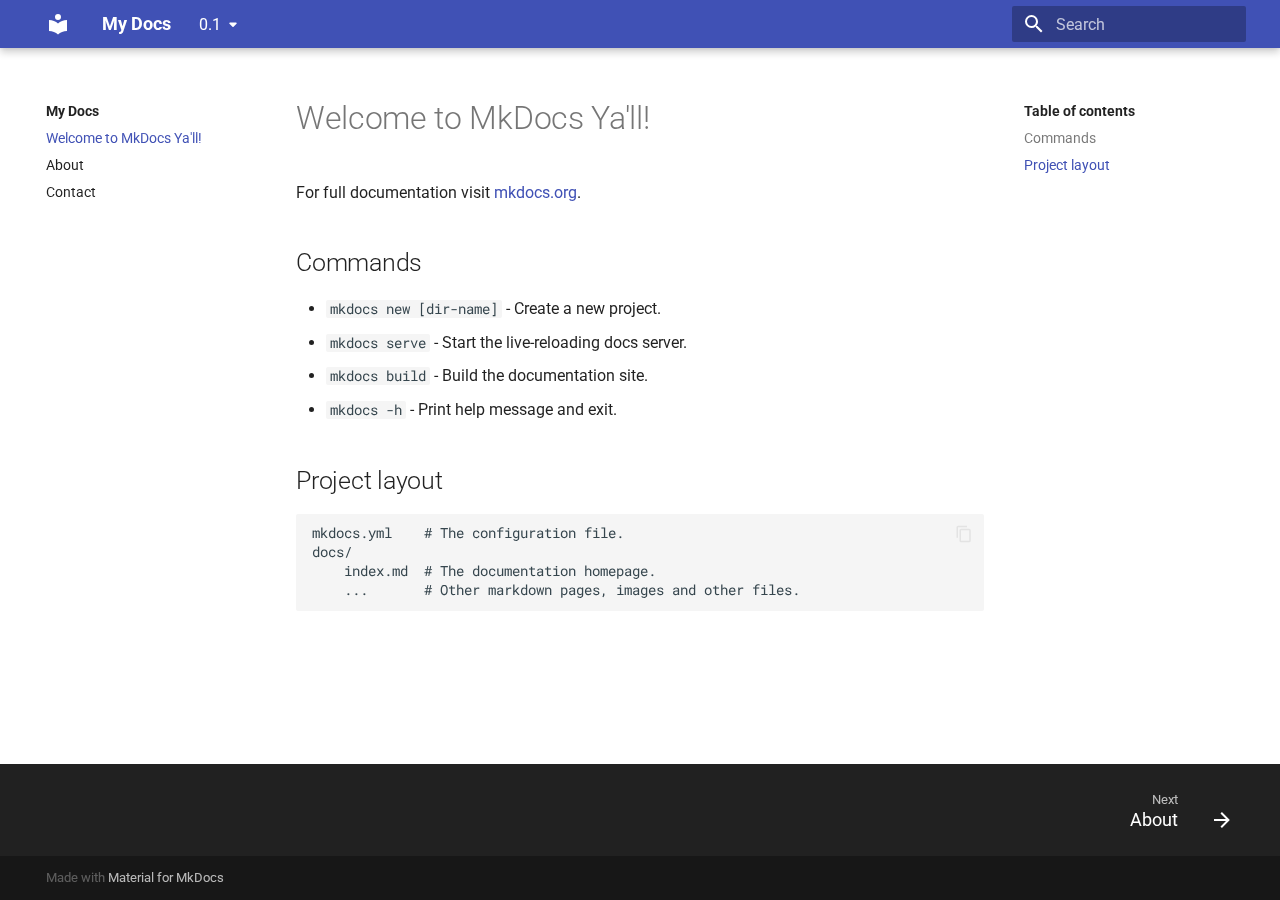
==== 0.1/index.html @ 1d3d7e28 "Deployed 21048a1 to 0.1 with MkDocs 1.4.0 and mike 1.1.2" ====
<!doctype html>
<html lang="en" class="no-js">
  <head>
    
      <meta charset="utf-8">
      <meta name="viewport" content="width=device-width,initial-scale=1">
      
      
      
      <link rel="icon" href="assets/images/favicon.png">
      <meta name="generator" content="mkdocs-1.4.0, mkdocs-material-8.5.6">
    
    
      
        <title>My Docs</title>
      
    
    
      <link rel="stylesheet" href="assets/stylesheets/main.20d9efc8.min.css">
      
        
        <link rel="stylesheet" href="assets/stylesheets/palette.cbb835fc.min.css">
        
      
      

    
    
    
      
        
        
        <link rel="preconnect" href="https://fonts.gstatic.com" crossorigin>
        <link rel="stylesheet" href="https://fonts.googleapis.com/css?family=Roboto:300,300i,400,400i,700,700i%7CRoboto+Mono:400,400i,700,700i&display=fallback">
        <style>:root{--md-text-font:"Roboto";--md-code-font:"Roboto Mono"}</style>
      
    
    
    <script>__md_scope=new URL(".",location),__md_hash=e=>[...e].reduce((e,_)=>(e<<5)-e+_.charCodeAt(0),0),__md_get=(e,_=localStorage,t=__md_scope)=>JSON.parse(_.getItem(t.pathname+"."+e)),__md_set=(e,_,t=localStorage,a=__md_scope)=>{try{t.setItem(a.pathname+"."+e,JSON.stringify(_))}catch(e){}}</script>
    
      

    
    
    
  </head>
  
  
    
    
    
    
    
    <body dir="ltr" data-md-color-scheme="" data-md-color-primary="none" data-md-color-accent="none">
  
    
    
    <input class="md-toggle" data-md-toggle="drawer" type="checkbox" id="__drawer" autocomplete="off">
    <input class="md-toggle" data-md-toggle="search" type="checkbox" id="__search" autocomplete="off">
    <label class="md-overlay" for="__drawer"></label>
    <div data-md-component="skip">
      
        
        <a href="#welcome-to-mkdocs-yall" class="md-skip">
          Skip to content
        </a>
      
    </div>
    <div data-md-component="announce">
      
    </div>
    
      <div data-md-component="outdated" hidden>
        
      </div>
    
    
      

<header class="md-header" data-md-component="header">
  <nav class="md-header__inner md-grid" aria-label="Header">
    <a href="." title="My Docs" class="md-header__button md-logo" aria-label="My Docs" data-md-component="logo">
      
  
  <svg xmlns="http://www.w3.org/2000/svg" viewBox="0 0 24 24"><path d="M12 8a3 3 0 0 0 3-3 3 3 0 0 0-3-3 3 3 0 0 0-3 3 3 3 0 0 0 3 3m0 3.54C9.64 9.35 6.5 8 3 8v11c3.5 0 6.64 1.35 9 3.54 2.36-2.19 5.5-3.54 9-3.54V8c-3.5 0-6.64 1.35-9 3.54Z"/></svg>

    </a>
    <label class="md-header__button md-icon" for="__drawer">
      <svg xmlns="http://www.w3.org/2000/svg" viewBox="0 0 24 24"><path d="M3 6h18v2H3V6m0 5h18v2H3v-2m0 5h18v2H3v-2Z"/></svg>
    </label>
    <div class="md-header__title" data-md-component="header-title">
      <div class="md-header__ellipsis">
        <div class="md-header__topic">
          <span class="md-ellipsis">
            My Docs
          </span>
        </div>
        <div class="md-header__topic" data-md-component="header-topic">
          <span class="md-ellipsis">
            
              Welcome to MkDocs Ya'll!
            
          </span>
        </div>
      </div>
    </div>
    
    
    
      <label class="md-header__button md-icon" for="__search">
        <svg xmlns="http://www.w3.org/2000/svg" viewBox="0 0 24 24"><path d="M9.5 3A6.5 6.5 0 0 1 16 9.5c0 1.61-.59 3.09-1.56 4.23l.27.27h.79l5 5-1.5 1.5-5-5v-.79l-.27-.27A6.516 6.516 0 0 1 9.5 16 6.5 6.5 0 0 1 3 9.5 6.5 6.5 0 0 1 9.5 3m0 2C7 5 5 7 5 9.5S7 14 9.5 14 14 12 14 9.5 12 5 9.5 5Z"/></svg>
      </label>
      <div class="md-search" data-md-component="search" role="dialog">
  <label class="md-search__overlay" for="__search"></label>
  <div class="md-search__inner" role="search">
    <form class="md-search__form" name="search">
      <input type="text" class="md-search__input" name="query" aria-label="Search" placeholder="Search" autocapitalize="off" autocorrect="off" autocomplete="off" spellcheck="false" data-md-component="search-query" required>
      <label class="md-search__icon md-icon" for="__search">
        <svg xmlns="http://www.w3.org/2000/svg" viewBox="0 0 24 24"><path d="M9.5 3A6.5 6.5 0 0 1 16 9.5c0 1.61-.59 3.09-1.56 4.23l.27.27h.79l5 5-1.5 1.5-5-5v-.79l-.27-.27A6.516 6.516 0 0 1 9.5 16 6.5 6.5 0 0 1 3 9.5 6.5 6.5 0 0 1 9.5 3m0 2C7 5 5 7 5 9.5S7 14 9.5 14 14 12 14 9.5 12 5 9.5 5Z"/></svg>
        <svg xmlns="http://www.w3.org/2000/svg" viewBox="0 0 24 24"><path d="M20 11v2H8l5.5 5.5-1.42 1.42L4.16 12l7.92-7.92L13.5 5.5 8 11h12Z"/></svg>
      </label>
      <nav class="md-search__options" aria-label="Search">
        
        <button type="reset" class="md-search__icon md-icon" title="Clear" aria-label="Clear" tabindex="-1">
          <svg xmlns="http://www.w3.org/2000/svg" viewBox="0 0 24 24"><path d="M19 6.41 17.59 5 12 10.59 6.41 5 5 6.41 10.59 12 5 17.59 6.41 19 12 13.41 17.59 19 19 17.59 13.41 12 19 6.41Z"/></svg>
        </button>
      </nav>
      
    </form>
    <div class="md-search__output">
      <div class="md-search__scrollwrap" data-md-scrollfix>
        <div class="md-search-result" data-md-component="search-result">
          <div class="md-search-result__meta">
            Initializing search
          </div>
          <ol class="md-search-result__list"></ol>
        </div>
      </div>
    </div>
  </div>
</div>
    
    
  </nav>
  
</header>
    
    <div class="md-container" data-md-component="container">
      
      
        
          
        
      
      <main class="md-main" data-md-component="main">
        <div class="md-main__inner md-grid">
          
            
              
              <div class="md-sidebar md-sidebar--primary" data-md-component="sidebar" data-md-type="navigation" >
                <div class="md-sidebar__scrollwrap">
                  <div class="md-sidebar__inner">
                    


<nav class="md-nav md-nav--primary" aria-label="Navigation" data-md-level="0">
  <label class="md-nav__title" for="__drawer">
    <a href="." title="My Docs" class="md-nav__button md-logo" aria-label="My Docs" data-md-component="logo">
      
  
  <svg xmlns="http://www.w3.org/2000/svg" viewBox="0 0 24 24"><path d="M12 8a3 3 0 0 0 3-3 3 3 0 0 0-3-3 3 3 0 0 0-3 3 3 3 0 0 0 3 3m0 3.54C9.64 9.35 6.5 8 3 8v11c3.5 0 6.64 1.35 9 3.54 2.36-2.19 5.5-3.54 9-3.54V8c-3.5 0-6.64 1.35-9 3.54Z"/></svg>

    </a>
    My Docs
  </label>
  
  <ul class="md-nav__list" data-md-scrollfix>
    
      
      
      

  
  
    
  
  
    <li class="md-nav__item md-nav__item--active">
      
      <input class="md-nav__toggle md-toggle" data-md-toggle="toc" type="checkbox" id="__toc">
      
      
        
      
      
        <label class="md-nav__link md-nav__link--active" for="__toc">
          Welcome to MkDocs Ya'll!
          <span class="md-nav__icon md-icon"></span>
        </label>
      
      <a href="." class="md-nav__link md-nav__link--active">
        Welcome to MkDocs Ya'll!
      </a>
      
        

<nav class="md-nav md-nav--secondary" aria-label="Table of contents">
  
  
  
    
  
  
    <label class="md-nav__title" for="__toc">
      <span class="md-nav__icon md-icon"></span>
      Table of contents
    </label>
    <ul class="md-nav__list" data-md-component="toc" data-md-scrollfix>
      
        <li class="md-nav__item">
  <a href="#commands" class="md-nav__link">
    Commands
  </a>
  
</li>
      
        <li class="md-nav__item">
  <a href="#project-layout" class="md-nav__link">
    Project layout
  </a>
  
</li>
      
    </ul>
  
</nav>
      
    </li>
  

    
      
      
      

  
  
  
    <li class="md-nav__item">
      <a href="about/" class="md-nav__link">
        About
      </a>
    </li>
  

    
      
      
      

  
  
  
    <li class="md-nav__item">
      <a href="contact/" class="md-nav__link">
        Contact
      </a>
    </li>
  

    
  </ul>
</nav>
                  </div>
                </div>
              </div>
            
            
              
              <div class="md-sidebar md-sidebar--secondary" data-md-component="sidebar" data-md-type="toc" >
                <div class="md-sidebar__scrollwrap">
                  <div class="md-sidebar__inner">
                    

<nav class="md-nav md-nav--secondary" aria-label="Table of contents">
  
  
  
    
  
  
    <label class="md-nav__title" for="__toc">
      <span class="md-nav__icon md-icon"></span>
      Table of contents
    </label>
    <ul class="md-nav__list" data-md-component="toc" data-md-scrollfix>
      
        <li class="md-nav__item">
  <a href="#commands" class="md-nav__link">
    Commands
  </a>
  
</li>
      
        <li class="md-nav__item">
  <a href="#project-layout" class="md-nav__link">
    Project layout
  </a>
  
</li>
      
    </ul>
  
</nav>
                  </div>
                </div>
              </div>
            
          
          
            <div class="md-content" data-md-component="content">
              <article class="md-content__inner md-typeset">
                
                  


<h1 id="welcome-to-mkdocs-yall">Welcome to MkDocs Ya'll!</h1>
<p>For full documentation visit <a href="https://www.mkdocs.org">mkdocs.org</a>.</p>
<h2 id="commands">Commands</h2>
<ul>
<li><code>mkdocs new [dir-name]</code> - Create a new project.</li>
<li><code>mkdocs serve</code> - Start the live-reloading docs server.</li>
<li><code>mkdocs build</code> - Build the documentation site.</li>
<li><code>mkdocs -h</code> - Print help message and exit.</li>
</ul>
<h2 id="project-layout">Project layout</h2>
<pre><code>mkdocs.yml    # The configuration file.
docs/
    index.md  # The documentation homepage.
    ...       # Other markdown pages, images and other files.
</code></pre>





                
              </article>
            </div>
          
          
        </div>
        
      </main>
      
        <footer class="md-footer">
  
    
    <nav class="md-footer__inner md-grid" aria-label="Footer" >
      
      
        
        <a href="about/" class="md-footer__link md-footer__link--next" aria-label="Next: About" rel="next">
          <div class="md-footer__title">
            <div class="md-ellipsis">
              <span class="md-footer__direction">
                Next
              </span>
              About
            </div>
          </div>
          <div class="md-footer__button md-icon">
            <svg xmlns="http://www.w3.org/2000/svg" viewBox="0 0 24 24"><path d="M4 11v2h12l-5.5 5.5 1.42 1.42L19.84 12l-7.92-7.92L10.5 5.5 16 11H4Z"/></svg>
          </div>
        </a>
      
    </nav>
  
  <div class="md-footer-meta md-typeset">
    <div class="md-footer-meta__inner md-grid">
      <div class="md-copyright">
  
  
    Made with
    <a href="https://squidfunk.github.io/mkdocs-material/" target="_blank" rel="noopener">
      Material for MkDocs
    </a>
  
</div>
      
    </div>
  </div>
</footer>
      
    </div>
    <div class="md-dialog" data-md-component="dialog">
      <div class="md-dialog__inner md-typeset"></div>
    </div>
    
    <script id="__config" type="application/json">{"base": ".", "features": [], "search": "assets/javascripts/workers/search.5bf1dace.min.js", "translations": {"clipboard.copied": "Copied to clipboard", "clipboard.copy": "Copy to clipboard", "search.config.lang": "en", "search.config.pipeline": "trimmer, stopWordFilter", "search.config.separator": "[\\s\\-]+", "search.placeholder": "Search", "search.result.more.one": "1 more on this page", "search.result.more.other": "# more on this page", "search.result.none": "No matching documents", "search.result.one": "1 matching document", "search.result.other": "# matching documents", "search.result.placeholder": "Type to start searching", "search.result.term.missing": "Missing", "select.version.title": "Select version"}, "version": {"provider": "mike"}}</script>
    
    
      <script src="assets/javascripts/bundle.078830c0.min.js"></script>
      
    
  </body>
</html>
---- 0.1/assets/stylesheets/main.20d9efc8.min.css ----
@charset "UTF-8";html{-webkit-text-size-adjust:none;-moz-text-size-adjust:none;-ms-text-size-adjust:none;text-size-adjust:none;box-sizing:border-box}*,:after,:before{box-sizing:inherit}@media (prefers-reduced-motion){*,:after,:before{transition:none!important}}body{margin:0}a,button,input,label{-webkit-tap-highlight-color:transparent}a{color:inherit;text-decoration:none}hr{border:0;box-sizing:initial;display:block;height:.05rem;overflow:visible;padding:0}small{font-size:80%}sub,sup{line-height:1em}img{border-style:none}table{border-collapse:initial;border-spacing:0}td,th{font-weight:400;vertical-align:top}button{background:transparent;border:0;font-family:inherit;font-size:inherit;margin:0;padding:0}input{border:0;outline:none}:root,[data-md-color-scheme=default]{--md-default-fg-color:rgba(0,0,0,.87);--md-default-fg-color--light:rgba(0,0,0,.54);--md-default-fg-color--lighter:rgba(0,0,0,.32);--md-default-fg-color--lightest:rgba(0,0,0,.07);--md-default-bg-color:#fff;--md-default-bg-color--light:hsla(0,0%,100%,.7);--md-default-bg-color--lighter:hsla(0,0%,100%,.3);--md-default-bg-color--lightest:hsla(0,0%,100%,.12);--md-primary-fg-color:#4051b5;--md-primary-fg-color--light:#5d6cc0;--md-primary-fg-color--dark:#303fa1;--md-primary-bg-color:#fff;--md-primary-bg-color--light:hsla(0,0%,100%,.7);--md-accent-fg-color:#526cfe;--md-accent-fg-color--transparent:rgba(82,108,254,.1);--md-accent-bg-color:#fff;--md-accent-bg-color--light:hsla(0,0%,100%,.7);--md-code-fg-color:#36464e;--md-code-bg-color:#f5f5f5;--md-code-hl-color:rgba(255,255,0,.5);--md-code-hl-number-color:#d52a2a;--md-code-hl-special-color:#db1457;--md-code-hl-function-color:#a846b9;--md-code-hl-constant-color:#6e59d9;--md-code-hl-keyword-color:#3f6ec6;--md-code-hl-string-color:#1c7d4d;--md-code-hl-name-color:var(--md-code-fg-color);--md-code-hl-operator-color:var(--md-default-fg-color--light);--md-code-hl-punctuation-color:var(--md-default-fg-color--light);--md-code-hl-comment-color:var(--md-default-fg-color--light);--md-code-hl-generic-color:var(--md-default-fg-color--light);--md-code-hl-variable-color:var(--md-default-fg-color--light);--md-typeset-color:var(--md-default-fg-color);--md-typeset-a-color:var(--md-primary-fg-color);--md-typeset-mark-color:rgba(255,255,0,.5);--md-typeset-del-color:rgba(245,80,61,.15);--md-typeset-ins-color:rgba(11,213,112,.15);--md-typeset-kbd-color:#fafafa;--md-typeset-kbd-accent-color:#fff;--md-typeset-kbd-border-color:#b8b8b8;--md-typeset-table-color:rgba(0,0,0,.12);--md-admonition-fg-color:var(--md-default-fg-color);--md-admonition-bg-color:var(--md-default-bg-color);--md-footer-fg-color:#fff;--md-footer-fg-color--light:hsla(0,0%,100%,.7);--md-footer-fg-color--lighter:hsla(0,0%,100%,.3);--md-footer-bg-color:rgba(0,0,0,.87);--md-footer-bg-color--dark:rgba(0,0,0,.32);--md-shadow-z1:0 0.2rem 0.5rem rgba(0,0,0,.05),0 0 0.05rem rgba(0,0,0,.1);--md-shadow-z2:0 0.2rem 0.5rem rgba(0,0,0,.1),0 0 0.05rem rgba(0,0,0,.25);--md-shadow-z3:0 0.2rem 0.5rem rgba(0,0,0,.2),0 0 0.05rem rgba(0,0,0,.35)}.md-icon svg{fill:currentcolor;display:block;height:1.2rem;width:1.2rem}body{-webkit-font-smoothing:antialiased;-moz-osx-font-smoothing:grayscale;--md-text-font-family:var(--md-text-font,_),-apple-system,BlinkMacSystemFont,Helvetica,Arial,sans-serif;--md-code-font-family:var(--md-code-font,_),SFMono-Regular,Consolas,Menlo,monospace}body,input{font-feature-settings:"kern","liga";font-family:var(--md-text-font-family)}body,code,input,kbd,pre{color:var(--md-typeset-color)}code,kbd,pre{font-feature-settings:"kern";font-family:var(--md-code-font-family)}:root{--md-typeset-table-sort-icon:url('data:image/svg+xml;charset=utf-8,<svg xmlns="http://www.w3.org/2000/svg" viewBox="0 0 24 24"><path d="m18 21-4-4h3V7h-3l4-4 4 4h-3v10h3M2 19v-2h10v2M2 13v-2h7v2M2 7V5h4v2H2Z"/></svg>');--md-typeset-table-sort-icon--asc:url('data:image/svg+xml;charset=utf-8,<svg xmlns="http://www.w3.org/2000/svg" viewBox="0 0 24 24"><path d="M19 17h3l-4 4-4-4h3V3h2M2 17h10v2H2M6 5v2H2V5m0 6h7v2H2v-2Z"/></svg>');--md-typeset-table-sort-icon--desc:url('data:image/svg+xml;charset=utf-8,<svg xmlns="http://www.w3.org/2000/svg" viewBox="0 0 24 24"><path d="M19 7h3l-4-4-4 4h3v14h2M2 17h10v2H2M6 5v2H2V5m0 6h7v2H2v-2Z"/></svg>')}.md-typeset{-webkit-print-color-adjust:exact;color-adjust:exact;font-size:.8rem;line-height:1.6}@media print{.md-typeset{font-size:.68rem}}.md-typeset blockquote,.md-typeset dl,.md-typeset figure,.md-typeset ol,.md-typeset pre,.md-typeset ul{margin-bottom:1em;margin-top:1em}.md-typeset h1{color:var(--md-default-fg-color--light);font-size:2em;line-height:1.3;margin:0 0 1.25em}.md-typeset h1,.md-typeset h2{font-weight:300;letter-spacing:-.01em}.md-typeset h2{font-size:1.5625em;line-height:1.4;margin:1.6em 0 .64em}.md-typeset h3{font-size:1.25em;font-weight:400;letter-spacing:-.01em;line-height:1.5;margin:1.6em 0 .8em}.md-typeset h2+h3{margin-top:.8em}.md-typeset h4{font-weight:700;letter-spacing:-.01em;margin:1em 0}.md-typeset h5,.md-typeset h6{color:var(--md-default-fg-color--light);font-size:.8em;font-weight:700;letter-spacing:-.01em;margin:1.25em 0}.md-typeset h5{text-transform:uppercase}.md-typeset hr{border-bottom:.05rem solid var(--md-default-fg-color--lightest);display:flow-root;margin:1.5em 0}.md-typeset a{color:var(--md-typeset-a-color);word-break:break-word}.md-typeset a,.md-typeset a:before{transition:color 125ms}.md-typeset a:focus,.md-typeset a:hover{color:var(--md-accent-fg-color)}.md-typeset a:focus code,.md-typeset a:hover code{background-color:var(--md-accent-fg-color--transparent)}.md-typeset a code{color:currentcolor;transition:background-color 125ms}.md-typeset a.focus-visible{outline-color:var(--md-accent-fg-color);outline-offset:.2rem}.md-typeset code,.md-typeset kbd,.md-typeset pre{color:var(--md-code-fg-color);direction:ltr;font-variant-ligatures:none}@media print{.md-typeset code,.md-typeset kbd,.md-typeset pre{white-space:pre-wrap}}.md-typeset code{background-color:var(--md-code-bg-color);border-radius:.1rem;-webkit-box-decoration-break:clone;box-decoration-break:clone;font-size:.85em;padding:0 .2941176471em;word-break:break-word}.md-typeset code:not(.focus-visible){-webkit-tap-highlight-color:transparent;outline:none}.md-typeset pre{display:flow-root;line-height:1.4;position:relative}.md-typeset pre>code{-webkit-box-decoration-break:slice;box-decoration-break:slice;box-shadow:none;display:block;margin:0;outline-color:var(--md-accent-fg-color);overflow:auto;padding:.7720588235em 1.1764705882em;scrollbar-color:var(--md-default-fg-color--lighter) transparent;scrollbar-width:thin;touch-action:auto;word-break:normal}.md-typeset pre>code:hover{scrollbar-color:var(--md-accent-fg-color) transparent}.md-typeset pre>code::-webkit-scrollbar{height:.2rem;width:.2rem}.md-typeset pre>code::-webkit-scrollbar-thumb{background-color:var(--md-default-fg-color--lighter)}.md-typeset pre>code::-webkit-scrollbar-thumb:hover{background-color:var(--md-accent-fg-color)}.md-typeset kbd{background-color:var(--md-typeset-kbd-color);border-radius:.1rem;box-shadow:0 .1rem 0 .05rem var(--md-typeset-kbd-border-color),0 .1rem 0 var(--md-typeset-kbd-border-color),0 -.1rem .2rem var(--md-typeset-kbd-accent-color) inset;color:var(--md-default-fg-color);display:inline-block;font-size:.75em;padding:0 .6666666667em;vertical-align:text-top;word-break:break-word}.md-typeset mark{background-color:var(--md-typeset-mark-color);-webkit-box-decoration-break:clone;box-decoration-break:clone;color:inherit;word-break:break-word}.md-typeset abbr{border-bottom:.05rem dotted var(--md-default-fg-color--light);cursor:help;text-decoration:none}@media (hover:none){.md-typeset abbr{position:relative}.md-typeset abbr[title]:-webkit-any(:focus,:hover):after{background-color:var(--md-default-fg-color);border-radius:.1rem;box-shadow:var(--md-shadow-z3);color:var(--md-default-bg-color);content:attr(title);display:inline-block;font-size:.7rem;margin-top:2em;max-width:80%;min-width:-webkit-max-content;min-width:max-content;padding:.2rem .3rem;position:absolute;width:auto}.md-typeset abbr[title]:-moz-any(:focus,:hover):after{background-color:var(--md-default-fg-color);border-radius:.1rem;box-shadow:var(--md-shadow-z3);color:var(--md-default-bg-color);content:attr(title);display:inline-block;font-size:.7rem;margin-top:2em;max-width:80%;min-width:-moz-max-content;min-width:max-content;padding:.2rem .3rem;position:absolute;width:auto}[dir=ltr] .md-typeset abbr[title]:-webkit-any(:focus,:hover):after{left:0}[dir=ltr] .md-typeset abbr[title]:-moz-any(:focus,:hover):after{left:0}[dir=ltr] .md-typeset abbr[title]:is(:focus,:hover):after{left:0}[dir=rtl] .md-typeset abbr[title]:-webkit-any(:focus,:hover):after{right:0}[dir=rtl] .md-typeset abbr[title]:-moz-any(:focus,:hover):after{right:0}[dir=rtl] .md-typeset abbr[title]:is(:focus,:hover):after{right:0}.md-typeset abbr[title]:is(:focus,:hover):after{background-color:var(--md-default-fg-color);border-radius:.1rem;box-shadow:var(--md-shadow-z3);color:var(--md-default-bg-color);content:attr(title);display:inline-block;font-size:.7rem;margin-top:2em;max-width:80%;min-width:-webkit-max-content;min-width:-moz-max-content;min-width:max-content;padding:.2rem .3rem;position:absolute;width:auto}}.md-typeset small{opacity:.75}[dir=ltr] .md-typeset sub,[dir=ltr] .md-typeset sup{margin-left:.078125em}[dir=rtl] .md-typeset sub,[dir=rtl] .md-typeset sup{margin-right:.078125em}[dir=ltr] .md-typeset blockquote{padding-left:.6rem}[dir=rtl] .md-typeset blockquote{padding-right:.6rem}[dir=ltr] .md-typeset blockquote{border-left:.2rem solid var(--md-default-fg-color--lighter)}[dir=rtl] .md-typeset blockquote{border-right:.2rem solid var(--md-default-fg-color--lighter)}.md-typeset blockquote{color:var(--md-default-fg-color--light);margin-left:0;margin-right:0}.md-typeset ul{list-style-type:disc}[dir=ltr] .md-typeset ol,[dir=ltr] .md-typeset ul{margin-left:.625em}[dir=rtl] .md-typeset ol,[dir=rtl] .md-typeset ul{margin-right:.625em}.md-typeset ol,.md-typeset ul{padding:0}.md-typeset ol:not([hidden]),.md-typeset ul:not([hidden]){display:flow-root}.md-typeset ol ol,.md-typeset ul ol{list-style-type:lower-alpha}.md-typeset ol ol ol,.md-typeset ul ol ol{list-style-type:lower-roman}[dir=ltr] .md-typeset ol li,[dir=ltr] .md-typeset ul li{margin-left:1.25em}[dir=rtl] .md-typeset ol li,[dir=rtl] .md-typeset ul li{margin-right:1.25em}.md-typeset ol li,.md-typeset ul li{margin-bottom:.5em}.md-typeset ol li blockquote,.md-typeset ol li p,.md-typeset ul li blockquote,.md-typeset ul li p{margin:.5em 0}.md-typeset ol li:last-child,.md-typeset ul li:last-child{margin-bottom:0}.md-typeset ol li :-webkit-any(ul,ol),.md-typeset ul li :-webkit-any(ul,ol){margin-bottom:.5em;margin-top:.5em}.md-typeset ol li :-moz-any(ul,ol),.md-typeset ul li :-moz-any(ul,ol){margin-bottom:.5em;margin-top:.5em}[dir=ltr] .md-typeset ol li :-webkit-any(ul,ol),[dir=ltr] .md-typeset ul li :-webkit-any(ul,ol){margin-left:.625em}[dir=ltr] .md-typeset ol li :-moz-any(ul,ol),[dir=ltr] .md-typeset ul li :-moz-any(ul,ol){margin-left:.625em}[dir=ltr] .md-typeset ol li :is(ul,ol),[dir=ltr] .md-typeset ul li :is(ul,ol){margin-left:.625em}[dir=rtl] .md-typeset ol li :-webkit-any(ul,ol),[dir=rtl] .md-typeset ul li :-webkit-any(ul,ol){margin-right:.625em}[dir=rtl] .md-typeset ol li :-moz-any(ul,ol),[dir=rtl] .md-typeset ul li :-moz-any(ul,ol){margin-right:.625em}[dir=rtl] .md-typeset ol li :is(ul,ol),[dir=rtl] .md-typeset ul li :is(ul,ol){margin-right:.625em}.md-typeset ol li :is(ul,ol),.md-typeset ul li :is(ul,ol){margin-bottom:.5em;margin-top:.5em}[dir=ltr] .md-typeset dd{margin-left:1.875em}[dir=rtl] .md-typeset dd{margin-right:1.875em}.md-typeset dd{margin-bottom:1.5em;margin-top:1em}.md-typeset img,.md-typeset svg,.md-typeset video{height:auto;max-width:100%}.md-typeset img[align=left]{margin:1em 1em 1em 0}.md-typeset img[align=right]{margin:1em 0 1em 1em}.md-typeset img[align]:only-child{margin-top:0}.md-typeset img[src$="#gh-dark-mode-only"],.md-typeset img[src$="#only-dark"]{display:none}.md-typeset figure{display:flow-root;margin:1em auto;max-width:100%;text-align:center;width:-webkit-fit-content;width:-moz-fit-content;width:fit-content}.md-typeset figure img{display:block}.md-typeset figcaption{font-style:italic;margin:1em auto;max-width:24rem}.md-typeset iframe{max-width:100%}.md-typeset table:not([class]){background-color:var(--md-default-bg-color);border:.05rem solid var(--md-typeset-table-color);border-radius:.1rem;display:inline-block;font-size:.64rem;max-width:100%;overflow:auto;touch-action:auto}@media print{.md-typeset table:not([class]){display:table}}.md-typeset table:not([class])+*{margin-top:1.5em}.md-typeset table:not([class]) :-webkit-any(th,td)>:first-child{margin-top:0}.md-typeset table:not([class]) :-moz-any(th,td)>:first-child{margin-top:0}.md-typeset table:not([class]) :is(th,td)>:first-child{margin-top:0}.md-typeset table:not([class]) :-webkit-any(th,td)>:last-child{margin-bottom:0}.md-typeset table:not([class]) :-moz-any(th,td)>:last-child{margin-bottom:0}.md-typeset table:not([class]) :is(th,td)>:last-child{margin-bottom:0}.md-typeset table:not([class]) :-webkit-any(th,td):not([align]){text-align:left}.md-typeset table:not([class]) :-moz-any(th,td):not([align]){text-align:left}.md-typeset table:not([class]) :is(th,td):not([align]){text-align:left}[dir=rtl] .md-typeset table:not([class]) :-webkit-any(th,td):not([align]){text-align:right}[dir=rtl] .md-typeset table:not([class]) :-moz-any(th,td):not([align]){text-align:right}[dir=rtl] .md-typeset table:not([class]) :is(th,td):not([align]){text-align:right}.md-typeset table:not([class]) th{font-weight:700;min-width:5rem;padding:.9375em 1.25em;vertical-align:top}.md-typeset table:not([class]) td{border-top:.05rem solid var(--md-typeset-table-color);padding:.9375em 1.25em;vertical-align:top}.md-typeset table:not([class]) tbody tr{transition:background-color 125ms}.md-typeset table:not([class]) tbody tr:hover{background-color:rgba(0,0,0,.035);box-shadow:0 .05rem 0 var(--md-default-bg-color) inset}.md-typeset table:not([class]) a{word-break:normal}.md-typeset table th[role=columnheader]{cursor:pointer}[dir=ltr] .md-typeset table th[role=columnheader]:after{margin-left:.5em}[dir=rtl] .md-typeset table th[role=columnheader]:after{margin-right:.5em}.md-typeset table th[role=columnheader]:after{content:"";display:inline-block;height:1.2em;-webkit-mask-image:var(--md-typeset-table-sort-icon);mask-image:var(--md-typeset-table-sort-icon);-webkit-mask-repeat:no-repeat;mask-repeat:no-repeat;-webkit-mask-size:contain;mask-size:contain;transition:background-color 125ms;vertical-align:text-bottom;width:1.2em}.md-typeset table th[role=columnheader]:hover:after{background-color:var(--md-default-fg-color--lighter)}.md-typeset table th[role=columnheader][aria-sort=ascending]:after{background-color:var(--md-default-fg-color--light);-webkit-mask-image:var(--md-typeset-table-sort-icon--asc);mask-image:var(--md-typeset-table-sort-icon--asc)}.md-typeset table th[role=columnheader][aria-sort=descending]:after{background-color:var(--md-default-fg-color--light);-webkit-mask-image:var(--md-typeset-table-sort-icon--desc);mask-image:var(--md-typeset-table-sort-icon--desc)}.md-typeset__scrollwrap{margin:1em -.8rem;overflow-x:auto;touch-action:auto}.md-typeset__table{display:inline-block;margin-bottom:.5em;padding:0 .8rem}@media print{.md-typeset__table{display:block}}html .md-typeset__table table{display:table;margin:0;overflow:hidden;width:100%}@media screen and (max-width:44.9375em){.md-content__inner>pre{margin:1em -.8rem}.md-content__inner>pre code{border-radius:0}}.md-banner{background-color:var(--md-footer-bg-color);color:var(--md-footer-fg-color);overflow:auto}@media print{.md-banner{display:none}}.md-banner--warning{background:var(--md-typeset-mark-color);color:var(--md-default-fg-color)}.md-banner__inner{font-size:.7rem;margin:.6rem auto;padding:0 .8rem}[dir=ltr] .md-banner__button{float:right}[dir=rtl] .md-banner__button{float:left}.md-banner__button{color:inherit;cursor:pointer;transition:opacity .25s}.md-banner__button:hover{opacity:.7}html{font-size:125%;height:100%;overflow-x:hidden}@media screen and (min-width:100em){html{font-size:137.5%}}@media screen and (min-width:125em){html{font-size:150%}}body{background-color:var(--md-default-bg-color);display:flex;flex-direction:column;font-size:.5rem;min-height:100%;position:relative;width:100%}@media print{body{display:block}}@media screen and (max-width:59.9375em){body[data-md-scrolllock]{position:fixed}}.md-grid{margin-left:auto;margin-right:auto;max-width:61rem}.md-container{display:flex;flex-direction:column;flex-grow:1}@media print{.md-container{display:block}}.md-main{flex-grow:1}.md-main__inner{display:flex;height:100%;margin-top:1.5rem}.md-ellipsis{overflow:hidden;text-overflow:ellipsis;white-space:nowrap}.md-toggle{display:none}.md-option{height:0;opacity:0;position:absolute;width:0}.md-option:checked+label:not([hidden]){display:block}.md-option.focus-visible+label{outline-color:var(--md-accent-fg-color);outline-style:auto}.md-skip{background-color:var(--md-default-fg-color);border-radius:.1rem;color:var(--md-default-bg-color);font-size:.64rem;margin:.5rem;opacity:0;outline-color:var(--md-accent-fg-color);padding:.3rem .5rem;position:fixed;transform:translateY(.4rem);z-index:-1}.md-skip:focus{opacity:1;transform:translateY(0);transition:transform .25s cubic-bezier(.4,0,.2,1),opacity 175ms 75ms;z-index:10}@page{margin:25mm}:root{--md-clipboard-icon:url('data:image/svg+xml;charset=utf-8,<svg xmlns="http://www.w3.org/2000/svg" viewBox="0 0 24 24"><path d="M19 21H8V7h11m0-2H8a2 2 0 0 0-2 2v14a2 2 0 0 0 2 2h11a2 2 0 0 0 2-2V7a2 2 0 0 0-2-2m-3-4H4a2 2 0 0 0-2 2v14h2V3h12V1Z"/></svg>')}.md-clipboard{border-radius:.1rem;color:var(--md-default-fg-color--lightest);cursor:pointer;height:1.5em;outline-color:var(--md-accent-fg-color);outline-offset:.1rem;position:absolute;right:.5em;top:.5em;transition:color .25s;width:1.5em;z-index:1}@media print{.md-clipboard{display:none}}.md-clipboard:not(.focus-visible){-webkit-tap-highlight-color:transparent;outline:none}:hover>.md-clipboard{color:var(--md-default-fg-color--light)}.md-clipboard:-webkit-any(:focus,:hover){color:var(--md-accent-fg-color)}.md-clipboard:-moz-any(:focus,:hover){color:var(--md-accent-fg-color)}.md-clipboard:is(:focus,:hover){color:var(--md-accent-fg-color)}.md-clipboard:after{background-color:currentcolor;content:"";display:block;height:1.125em;margin:0 auto;-webkit-mask-image:var(--md-clipboard-icon);mask-image:var(--md-clipboard-icon);-webkit-mask-position:center;mask-position:center;-webkit-mask-repeat:no-repeat;mask-repeat:no-repeat;-webkit-mask-size:contain;mask-size:contain;width:1.125em}.md-clipboard--inline{cursor:pointer}.md-clipboard--inline code{transition:color .25s,background-color .25s}.md-clipboard--inline:-webkit-any(:focus,:hover) code{background-color:var(--md-accent-fg-color--transparent);color:var(--md-accent-fg-color)}.md-clipboard--inline:-moz-any(:focus,:hover) code{background-color:var(--md-accent-fg-color--transparent);color:var(--md-accent-fg-color)}.md-clipboard--inline:is(:focus,:hover) code{background-color:var(--md-accent-fg-color--transparent);color:var(--md-accent-fg-color)}@keyframes consent{0%{opacity:0;transform:translateY(100%)}to{opacity:1;transform:translateY(0)}}@keyframes overlay{0%{opacity:0}to{opacity:1}}.md-consent__overlay{animation:overlay .25s both;-webkit-backdrop-filter:blur(.1rem);backdrop-filter:blur(.1rem);background-color:rgba(0,0,0,.54);height:100%;opacity:1;position:fixed;top:0;width:100%;z-index:5}.md-consent__inner{animation:consent .5s cubic-bezier(.1,.7,.1,1) both;background-color:var(--md-default-bg-color);border:0;border-radius:.1rem;bottom:0;box-shadow:0 0 .2rem rgba(0,0,0,.1),0 .2rem .4rem rgba(0,0,0,.2);max-height:100%;overflow:auto;padding:0;position:fixed;width:100%;z-index:5}.md-consent__form{padding:.8rem}.md-consent__settings{display:none;margin:1em 0}input:checked+.md-consent__settings{display:block}.md-consent__controls{margin-bottom:.8rem}.md-typeset .md-consent__controls .md-button{display:inline}@media screen and (max-width:44.9375em){.md-typeset .md-consent__controls .md-button{display:block;margin-top:.4rem;text-align:center;width:100%}}.md-consent label{cursor:pointer}.md-content{flex-grow:1;min-width:0}.md-content__inner{margin:0 .8rem 1.2rem;padding-top:.6rem}@media screen and (min-width:76.25em){[dir=ltr] .md-sidebar--primary:not([hidden])~.md-content>.md-content__inner{margin-left:1.2rem}[dir=ltr] .md-sidebar--secondary:not([hidden])~.md-content>.md-content__inner,[dir=rtl] .md-sidebar--primary:not([hidden])~.md-content>.md-content__inner{margin-right:1.2rem}[dir=rtl] .md-sidebar--secondary:not([hidden])~.md-content>.md-content__inner{margin-left:1.2rem}}.md-content__inner:before{content:"";display:block;height:.4rem}.md-content__inner>:last-child{margin-bottom:0}[dir=ltr] .md-content__button{float:right}[dir=rtl] .md-content__button{float:left}[dir=ltr] .md-content__button{margin-left:.4rem}[dir=rtl] .md-content__button{margin-right:.4rem}.md-content__button{margin:.4rem 0;padding:0}@media print{.md-content__button{display:none}}.md-typeset .md-content__button{color:var(--md-default-fg-color--lighter)}.md-content__button svg{display:inline;vertical-align:top}[dir=rtl] .md-content__button svg{transform:scaleX(-1)}[dir=ltr] .md-dialog{right:.8rem}[dir=rtl] .md-dialog{left:.8rem}.md-dialog{background-color:var(--md-default-fg-color);border-radius:.1rem;bottom:.8rem;box-shadow:var(--md-shadow-z3);min-width:11.1rem;opacity:0;padding:.4rem .6rem;pointer-events:none;position:fixed;transform:translateY(100%);transition:transform 0ms .4s,opacity .4s;z-index:4}@media print{.md-dialog{display:none}}.md-dialog--active{opacity:1;pointer-events:auto;transform:translateY(0);transition:transform .4s cubic-bezier(.075,.85,.175,1),opacity .4s}.md-dialog__inner{color:var(--md-default-bg-color);font-size:.7rem}.md-feedback{margin:2em 0 1em;text-align:center}.md-feedback fieldset{border:none;margin:0;padding:0}.md-feedback__title{font-weight:700;margin:1em auto}.md-feedback__inner{position:relative}.md-feedback__list{align-content:baseline;display:flex;flex-wrap:wrap;justify-content:center;position:relative}.md-feedback__list:hover .md-icon:not(:disabled){color:var(--md-default-fg-color--lighter)}:disabled .md-feedback__list{min-height:1.8rem}.md-feedback__icon{color:var(--md-default-fg-color--light);cursor:pointer;flex-shrink:0;margin:0 .1rem;transition:color 125ms}.md-feedback__icon:not(:disabled).md-icon:hover{color:var(--md-accent-fg-color)}.md-feedback__icon:disabled{color:var(--md-default-fg-color--lightest);pointer-events:none}.md-feedback__note{opacity:0;position:relative;transform:translateY(.4rem);transition:transform .4s cubic-bezier(.1,.7,.1,1),opacity .15s}.md-feedback__note>*{margin:0 auto;max-width:16rem}:disabled .md-feedback__note{opacity:1;transform:translateY(0)}.md-footer{background-color:var(--md-footer-bg-color);color:var(--md-footer-fg-color)}@media print{.md-footer{display:none}}.md-footer__inner{justify-content:space-between;overflow:auto;padding:.2rem}.md-footer__inner:not([hidden]){display:flex}.md-footer__link{display:flex;flex-grow:0.01;outline-color:var(--md-accent-fg-color);overflow:hidden;padding-bottom:.4rem;padding-top:1.4rem;transition:opacity .25s}.md-footer__link:-webkit-any(:focus,:hover){opacity:.7}.md-footer__link:-moz-any(:focus,:hover){opacity:.7}.md-footer__link:is(:focus,:hover){opacity:.7}[dir=rtl] .md-footer__link svg{transform:scaleX(-1)}@media screen and (max-width:44.9375em){.md-footer__link--prev .md-footer__title{display:none}}[dir=ltr] .md-footer__link--next{margin-left:auto}[dir=rtl] .md-footer__link--next{margin-right:auto}.md-footer__link--next{text-align:right}[dir=rtl] .md-footer__link--next{text-align:left}.md-footer__title{flex-grow:1;font-size:.9rem;line-height:2.4rem;max-width:calc(100% - 2.4rem);padding:0 1rem;position:relative;white-space:nowrap}.md-footer__button{margin:.2rem;padding:.4rem}.md-footer__direction{font-size:.64rem;left:0;margin-top:-1rem;opacity:.7;padding:0 1rem;position:absolute;right:0}.md-footer-meta{background-color:var(--md-footer-bg-color--dark)}.md-footer-meta__inner{display:flex;flex-wrap:wrap;justify-content:space-between;padding:.2rem}html .md-footer-meta.md-typeset a{color:var(--md-footer-fg-color--light)}html .md-footer-meta.md-typeset a:-webkit-any(:focus,:hover){color:var(--md-footer-fg-color)}html .md-footer-meta.md-typeset a:-moz-any(:focus,:hover){color:var(--md-footer-fg-color)}html .md-footer-meta.md-typeset a:is(:focus,:hover){color:var(--md-footer-fg-color)}.md-copyright{color:var(--md-footer-fg-color--lighter);font-size:.64rem;margin:auto .6rem;padding:.4rem 0;width:100%}@media screen and (min-width:45em){.md-copyright{width:auto}}.md-copyright__highlight{color:var(--md-footer-fg-color--light)}.md-social{margin:0 .4rem;padding:.2rem 0 .6rem}@media screen and (min-width:45em){.md-social{padding:.6rem 0}}.md-social__link{display:inline-block;height:1.6rem;text-align:center;width:1.6rem}.md-social__link:before{line-height:1.9}.md-social__link svg{fill:currentcolor;max-height:.8rem;vertical-align:-25%}.md-typeset .md-button{border:.1rem solid;border-radius:.1rem;color:var(--md-primary-fg-color);cursor:pointer;display:inline-block;font-weight:700;padding:.625em 2em;transition:color 125ms,background-color 125ms,border-color 125ms}.md-typeset .md-button--primary{background-color:var(--md-primary-fg-color);border-color:var(--md-primary-fg-color);color:var(--md-primary-bg-color)}.md-typeset .md-button:-webkit-any(:focus,:hover){background-color:var(--md-accent-fg-color);border-color:var(--md-accent-fg-color);color:var(--md-accent-bg-color)}.md-typeset .md-button:-moz-any(:focus,:hover){background-color:var(--md-accent-fg-color);border-color:var(--md-accent-fg-color);color:var(--md-accent-bg-color)}.md-typeset .md-button:is(:focus,:hover){background-color:var(--md-accent-fg-color);border-color:var(--md-accent-fg-color);color:var(--md-accent-bg-color)}[dir=ltr] .md-typeset .md-input{border-top-left-radius:.1rem}[dir=ltr] .md-typeset .md-input,[dir=rtl] .md-typeset .md-input{border-top-right-radius:.1rem}[dir=rtl] .md-typeset .md-input{border-top-left-radius:.1rem}.md-typeset .md-input{border-bottom:.1rem solid var(--md-default-fg-color--lighter);box-shadow:var(--md-shadow-z1);font-size:.8rem;height:1.8rem;padding:0 .6rem;transition:border .25s,box-shadow .25s}.md-typeset .md-input:-webkit-any(:focus,:hover){border-bottom-color:var(--md-accent-fg-color);box-shadow:var(--md-shadow-z2)}.md-typeset .md-input:-moz-any(:focus,:hover){border-bottom-color:var(--md-accent-fg-color);box-shadow:var(--md-shadow-z2)}.md-typeset .md-input:is(:focus,:hover){border-bottom-color:var(--md-accent-fg-color);box-shadow:var(--md-shadow-z2)}.md-typeset .md-input--stretch{width:100%}.md-header{background-color:var(--md-primary-fg-color);box-shadow:0 0 .2rem transparent,0 .2rem .4rem transparent;color:var(--md-primary-bg-color);display:block;left:0;position:-webkit-sticky;position:sticky;right:0;top:0;z-index:4}@media print{.md-header{display:none}}.md-header[hidden]{transform:translateY(-100%);transition:transform .25s cubic-bezier(.8,0,.6,1),box-shadow .25s}.md-header--shadow{box-shadow:0 0 .2rem rgba(0,0,0,.1),0 .2rem .4rem rgba(0,0,0,.2);transition:transform .25s cubic-bezier(.1,.7,.1,1),box-shadow .25s}.md-header__inner{align-items:center;display:flex;padding:0 .2rem}.md-header__button{color:currentcolor;cursor:pointer;margin:.2rem;outline-color:var(--md-accent-fg-color);padding:.4rem;position:relative;transition:opacity .25s;vertical-align:middle;z-index:1}.md-header__button:hover{opacity:.7}.md-header__button:not([hidden]){display:inline-block}.md-header__button:not(.focus-visible){-webkit-tap-highlight-color:transparent;outline:none}.md-header__button.md-logo{margin:.2rem;padding:.4rem}@media screen and (max-width:76.1875em){.md-header__button.md-logo{display:none}}.md-header__button.md-logo :-webkit-any(img,svg){fill:currentcolor;display:block;height:1.2rem;width:auto}.md-header__button.md-logo :-moz-any(img,svg){fill:currentcolor;display:block;height:1.2rem;width:auto}.md-header__button.md-logo :is(img,svg){fill:currentcolor;display:block;height:1.2rem;width:auto}@media screen and (min-width:60em){.md-header__button[for=__search]{display:none}}.no-js .md-header__button[for=__search]{display:none}[dir=rtl] .md-header__button[for=__search] svg{transform:scaleX(-1)}@media screen and (min-width:76.25em){.md-header__button[for=__drawer]{display:none}}.md-header__topic{display:flex;max-width:100%;position:absolute;transition:transform .4s cubic-bezier(.1,.7,.1,1),opacity .15s;white-space:nowrap}.md-header__topic+.md-header__topic{opacity:0;pointer-events:none;transform:translateX(1.25rem);transition:transform .4s cubic-bezier(1,.7,.1,.1),opacity .15s;z-index:-1}[dir=rtl] .md-header__topic+.md-header__topic{transform:translateX(-1.25rem)}.md-header__topic:first-child{font-weight:700}[dir=ltr] .md-header__title{margin-right:.4rem}[dir=rtl] .md-header__title{margin-left:.4rem}[dir=ltr] .md-header__title{margin-left:1rem}[dir=rtl] .md-header__title{margin-right:1rem}.md-header__title{flex-grow:1;font-size:.9rem;height:2.4rem;line-height:2.4rem}.md-header__title--active .md-header__topic{opacity:0;pointer-events:none;transform:translateX(-1.25rem);transition:transform .4s cubic-bezier(1,.7,.1,.1),opacity .15s;z-index:-1}[dir=rtl] .md-header__title--active .md-header__topic{transform:translateX(1.25rem)}.md-header__title--active .md-header__topic+.md-header__topic{opacity:1;pointer-events:auto;transform:translateX(0);transition:transform .4s cubic-bezier(.1,.7,.1,1),opacity .15s;z-index:0}.md-header__title>.md-header__ellipsis{height:100%;position:relative;width:100%}.md-header__option{display:flex;flex-shrink:0;max-width:100%;transition:max-width 0ms .25s,opacity .25s .25s;white-space:nowrap}[data-md-toggle=search]:checked~.md-header .md-header__option{max-width:0;opacity:0;transition:max-width 0ms,opacity 0ms}.md-header__source{display:none}@media screen and (min-width:60em){[dir=ltr] .md-header__source{margin-left:1rem}[dir=rtl] .md-header__source{margin-right:1rem}.md-header__source{display:block;max-width:11.7rem;width:11.7rem}}@media screen and (min-width:76.25em){[dir=ltr] .md-header__source{margin-left:1.4rem}[dir=rtl] .md-header__source{margin-right:1.4rem}}:root{--md-nav-icon--prev:url('data:image/svg+xml;charset=utf-8,<svg xmlns="http://www.w3.org/2000/svg" viewBox="0 0 24 24"><path d="M20 11v2H8l5.5 5.5-1.42 1.42L4.16 12l7.92-7.92L13.5 5.5 8 11h12Z"/></svg>');--md-nav-icon--next:url('data:image/svg+xml;charset=utf-8,<svg xmlns="http://www.w3.org/2000/svg" viewBox="0 0 24 24"><path d="M8.59 16.58 13.17 12 8.59 7.41 10 6l6 6-6 6-1.41-1.42Z"/></svg>');--md-toc-icon:url('data:image/svg+xml;charset=utf-8,<svg xmlns="http://www.w3.org/2000/svg" viewBox="0 0 24 24"><path d="M3 9h14V7H3v2m0 4h14v-2H3v2m0 4h14v-2H3v2m16 0h2v-2h-2v2m0-10v2h2V7h-2m0 6h2v-2h-2v2Z"/></svg>')}.md-nav{font-size:.7rem;line-height:1.3}.md-nav__title{display:block;font-weight:700;overflow:hidden;padding:0 .6rem;text-overflow:ellipsis}.md-nav__title .md-nav__button{display:none}.md-nav__title .md-nav__button img{height:100%;width:auto}.md-nav__title .md-nav__button.md-logo :-webkit-any(img,svg){fill:currentcolor;display:block;height:2.4rem;max-width:100%;object-fit:contain;width:auto}.md-nav__title .md-nav__button.md-logo :-moz-any(img,svg){fill:currentcolor;display:block;height:2.4rem;max-width:100%;object-fit:contain;width:auto}.md-nav__title .md-nav__button.md-logo :is(img,svg){fill:currentcolor;display:block;height:2.4rem;max-width:100%;object-fit:contain;width:auto}.md-nav__list{list-style:none;margin:0;padding:0}.md-nav__item{padding:0 .6rem}[dir=ltr] .md-nav__item .md-nav__item{padding-right:0}[dir=rtl] .md-nav__item .md-nav__item{padding-left:0}.md-nav__link{align-items:center;cursor:pointer;display:flex;justify-content:space-between;margin-top:.625em;overflow:hidden;scroll-snap-align:start;text-overflow:ellipsis;transition:color 125ms}.md-nav__link--passed{color:var(--md-default-fg-color--light)}.md-nav__item .md-nav__link--active{color:var(--md-typeset-a-color)}.md-nav__item .md-nav__link--index [href]{width:100%}.md-nav__link:-webkit-any(:focus,:hover){color:var(--md-accent-fg-color)}.md-nav__link:-moz-any(:focus,:hover){color:var(--md-accent-fg-color)}.md-nav__link:is(:focus,:hover){color:var(--md-accent-fg-color)}.md-nav__link.focus-visible{outline-color:var(--md-accent-fg-color);outline-offset:.2rem}.md-nav--primary .md-nav__link[for=__toc]{display:none}.md-nav--primary .md-nav__link[for=__toc] .md-icon:after{background-color:currentcolor;display:block;height:100%;-webkit-mask-image:var(--md-toc-icon);mask-image:var(--md-toc-icon);width:100%}.md-nav--primary .md-nav__link[for=__toc]~.md-nav{display:none}.md-nav__link>*{cursor:pointer;display:flex}.md-nav__icon{flex-shrink:0}.md-nav__source{display:none}@media screen and (max-width:76.1875em){.md-nav--primary,.md-nav--primary .md-nav{background-color:var(--md-default-bg-color);display:flex;flex-direction:column;height:100%;left:0;position:absolute;right:0;top:0;z-index:1}.md-nav--primary :-webkit-any(.md-nav__title,.md-nav__item){font-size:.8rem;line-height:1.5}.md-nav--primary :-moz-any(.md-nav__title,.md-nav__item){font-size:.8rem;line-height:1.5}.md-nav--primary :is(.md-nav__title,.md-nav__item){font-size:.8rem;line-height:1.5}.md-nav--primary .md-nav__title{background-color:var(--md-default-fg-color--lightest);color:var(--md-default-fg-color--light);cursor:pointer;height:5.6rem;line-height:2.4rem;padding:3rem .8rem .2rem;position:relative;white-space:nowrap}[dir=ltr] .md-nav--primary .md-nav__title .md-nav__icon{left:.4rem}[dir=rtl] .md-nav--primary .md-nav__title .md-nav__icon{right:.4rem}.md-nav--primary .md-nav__title .md-nav__icon{display:block;height:1.2rem;margin:.2rem;position:absolute;top:.4rem;width:1.2rem}.md-nav--primary .md-nav__title .md-nav__icon:after{background-color:currentcolor;content:"";display:block;height:100%;-webkit-mask-image:var(--md-nav-icon--prev);mask-image:var(--md-nav-icon--prev);-webkit-mask-position:center;mask-position:center;-webkit-mask-repeat:no-repeat;mask-repeat:no-repeat;-webkit-mask-size:contain;mask-size:contain;width:100%}.md-nav--primary .md-nav__title~.md-nav__list{background-color:var(--md-default-bg-color);box-shadow:0 .05rem 0 var(--md-default-fg-color--lightest) inset;overflow-y:auto;-ms-scroll-snap-type:y mandatory;scroll-snap-type:y mandatory;touch-action:pan-y}.md-nav--primary .md-nav__title~.md-nav__list>:first-child{border-top:0}.md-nav--primary .md-nav__title[for=__drawer]{background-color:var(--md-primary-fg-color);color:var(--md-primary-bg-color);font-weight:700}.md-nav--primary .md-nav__title .md-logo{display:block;left:.2rem;margin:.2rem;padding:.4rem;position:absolute;right:.2rem;top:.2rem}.md-nav--primary .md-nav__list{flex:1}.md-nav--primary .md-nav__item{border-top:.05rem solid var(--md-default-fg-color--lightest);padding:0}.md-nav--primary .md-nav__item--active>.md-nav__link{color:var(--md-typeset-a-color)}.md-nav--primary .md-nav__item--active>.md-nav__link:-webkit-any(:focus,:hover){color:var(--md-accent-fg-color)}.md-nav--primary .md-nav__item--active>.md-nav__link:-moz-any(:focus,:hover){color:var(--md-accent-fg-color)}.md-nav--primary .md-nav__item--active>.md-nav__link:is(:focus,:hover){color:var(--md-accent-fg-color)}.md-nav--primary .md-nav__link{margin-top:0;padding:.6rem .8rem}[dir=ltr] .md-nav--primary .md-nav__link .md-nav__icon{margin-right:-.2rem}[dir=rtl] .md-nav--primary .md-nav__link .md-nav__icon{margin-left:-.2rem}.md-nav--primary .md-nav__link .md-nav__icon{font-size:1.2rem;height:1.2rem;width:1.2rem}.md-nav--primary .md-nav__link .md-nav__icon:after{background-color:currentcolor;content:"";display:block;height:100%;-webkit-mask-image:var(--md-nav-icon--next);mask-image:var(--md-nav-icon--next);-webkit-mask-position:center;mask-position:center;-webkit-mask-repeat:no-repeat;mask-repeat:no-repeat;-webkit-mask-size:contain;mask-size:contain;width:100%}[dir=rtl] .md-nav--primary .md-nav__icon:after{transform:scale(-1)}.md-nav--primary .md-nav--secondary .md-nav{background-color:initial;position:static}[dir=ltr] .md-nav--primary .md-nav--secondary .md-nav .md-nav__link{padding-left:1.4rem}[dir=rtl] .md-nav--primary .md-nav--secondary .md-nav .md-nav__link{padding-right:1.4rem}[dir=ltr] .md-nav--primary .md-nav--secondary .md-nav .md-nav .md-nav__link{padding-left:2rem}[dir=rtl] .md-nav--primary .md-nav--secondary .md-nav .md-nav .md-nav__link{padding-right:2rem}[dir=ltr] .md-nav--primary .md-nav--secondary .md-nav .md-nav .md-nav .md-nav__link{padding-left:2.6rem}[dir=rtl] .md-nav--primary .md-nav--secondary .md-nav .md-nav .md-nav .md-nav__link{padding-right:2.6rem}[dir=ltr] .md-nav--primary .md-nav--secondary .md-nav .md-nav .md-nav .md-nav .md-nav__link{padding-left:3.2rem}[dir=rtl] .md-nav--primary .md-nav--secondary .md-nav .md-nav .md-nav .md-nav .md-nav__link{padding-right:3.2rem}.md-nav--secondary{background-color:initial}.md-nav__toggle~.md-nav{display:flex;opacity:0;transform:translateX(100%);transition:transform .25s cubic-bezier(.8,0,.6,1),opacity 125ms 50ms}[dir=rtl] .md-nav__toggle~.md-nav{transform:translateX(-100%)}.md-nav__toggle:checked~.md-nav{opacity:1;transform:translateX(0);transition:transform .25s cubic-bezier(.4,0,.2,1),opacity 125ms 125ms}.md-nav__toggle:checked~.md-nav>.md-nav__list{-webkit-backface-visibility:hidden;backface-visibility:hidden}}@media screen and (max-width:59.9375em){.md-nav--primary .md-nav__link[for=__toc]{display:flex}.md-nav--primary .md-nav__link[for=__toc] .md-icon:after{content:""}.md-nav--primary .md-nav__link[for=__toc]+.md-nav__link{display:none}.md-nav--primary .md-nav__link[for=__toc]~.md-nav{display:flex}.md-nav__source{background-color:var(--md-primary-fg-color--dark);color:var(--md-primary-bg-color);display:block;padding:0 .2rem}}@media screen and (min-width:60em) and (max-width:76.1875em){.md-nav--integrated .md-nav__link[for=__toc]{display:flex}.md-nav--integrated .md-nav__link[for=__toc] .md-icon:after{content:""}.md-nav--integrated .md-nav__link[for=__toc]+.md-nav__link{display:none}.md-nav--integrated .md-nav__link[for=__toc]~.md-nav{display:flex}}@media screen and (min-width:60em){.md-nav--secondary .md-nav__title{background:var(--md-default-bg-color);box-shadow:0 0 .4rem .4rem var(--md-default-bg-color);position:-webkit-sticky;position:sticky;top:0;z-index:1}.md-nav--secondary .md-nav__title[for=__toc]{scroll-snap-align:start}.md-nav--secondary .md-nav__title .md-nav__icon{display:none}}@media screen and (min-width:76.25em){.md-nav{transition:max-height .25s cubic-bezier(.86,0,.07,1)}.md-nav--primary .md-nav__title{background:var(--md-default-bg-color);box-shadow:0 0 .4rem .4rem var(--md-default-bg-color);position:-webkit-sticky;position:sticky;top:0;z-index:1}.md-nav--primary .md-nav__title[for=__drawer]{scroll-snap-align:start}.md-nav--primary .md-nav__title .md-nav__icon,.md-nav__toggle~.md-nav{display:none}.md-nav__toggle:-webkit-any(:checked,:indeterminate)~.md-nav{display:block}.md-nav__toggle:-moz-any(:checked,:indeterminate)~.md-nav{display:block}.md-nav__toggle:is(:checked,:indeterminate)~.md-nav{display:block}.md-nav__item--nested>.md-nav>.md-nav__title{display:none}.md-nav__item--section{display:block;margin:1.25em 0}.md-nav__item--section:last-child{margin-bottom:0}.md-nav__item--section>.md-nav__link{font-weight:700;pointer-events:none}.md-nav__item--section>.md-nav__link--index [href]{pointer-events:auto}.md-nav__item--section>.md-nav__link .md-nav__icon{display:none}.md-nav__item--section>.md-nav{display:block}.md-nav__item--section>.md-nav>.md-nav__list>.md-nav__item{padding:0}.md-nav__icon{border-radius:100%;height:.9rem;transition:background-color .25s,transform .25s;width:.9rem}[dir=rtl] .md-nav__icon{transform:rotate(180deg)}.md-nav__icon:hover{background-color:var(--md-accent-fg-color--transparent)}.md-nav__icon:after{background-color:currentcolor;content:"";display:inline-block;height:100%;-webkit-mask-image:var(--md-nav-icon--next);mask-image:var(--md-nav-icon--next);-webkit-mask-position:center;mask-position:center;-webkit-mask-repeat:no-repeat;mask-repeat:no-repeat;-webkit-mask-size:contain;mask-size:contain;vertical-align:-.1rem;width:100%}.md-nav__item--nested .md-nav__toggle:checked~.md-nav__link .md-nav__icon,.md-nav__item--nested .md-nav__toggle:indeterminate~.md-nav__link .md-nav__icon{transform:rotate(90deg)}.md-nav--lifted>.md-nav__list>.md-nav__item,.md-nav--lifted>.md-nav__list>.md-nav__item--nested,.md-nav--lifted>.md-nav__title{display:none}.md-nav--lifted>.md-nav__list>.md-nav__item--active{display:block;padding:0}.md-nav--lifted>.md-nav__list>.md-nav__item--active>.md-nav__link{background:var(--md-default-bg-color);box-shadow:0 0 .4rem .4rem var(--md-default-bg-color);font-weight:700;margin-top:0;padding:0 .6rem;position:-webkit-sticky;position:sticky;top:0;z-index:1}.md-nav--lifted>.md-nav__list>.md-nav__item--active>.md-nav__link:not(.md-nav__link--index){pointer-events:none}.md-nav--lifted>.md-nav__list>.md-nav__item--active>.md-nav__link .md-nav__icon{display:none}.md-nav--lifted .md-nav[data-md-level="1"]{display:block}[dir=ltr] .md-nav--lifted .md-nav[data-md-level="1"]>.md-nav__list>.md-nav__item{padding-right:.6rem}[dir=rtl] .md-nav--lifted .md-nav[data-md-level="1"]>.md-nav__list>.md-nav__item{padding-left:.6rem}.md-nav--integrated>.md-nav__list>.md-nav__item--active:not(.md-nav__item--nested){padding:0 .6rem}.md-nav--integrated>.md-nav__list>.md-nav__item--active:not(.md-nav__item--nested)>.md-nav__link{padding:0}[dir=ltr] .md-nav--integrated>.md-nav__list>.md-nav__item--active .md-nav--secondary{border-left:.05rem solid var(--md-primary-fg-color)}[dir=rtl] .md-nav--integrated>.md-nav__list>.md-nav__item--active .md-nav--secondary{border-right:.05rem solid var(--md-primary-fg-color)}.md-nav--integrated>.md-nav__list>.md-nav__item--active .md-nav--secondary{display:block;margin-bottom:1.25em}.md-nav--integrated>.md-nav__list>.md-nav__item--active .md-nav--secondary>.md-nav__title{display:none}}:root{--md-search-result-icon:url('data:image/svg+xml;charset=utf-8,<svg xmlns="http://www.w3.org/2000/svg" viewBox="0 0 24 24"><path d="M14 2H6a2 2 0 0 0-2 2v16a2 2 0 0 0 2 2h7c-.41-.25-.8-.56-1.14-.9-.33-.33-.61-.7-.86-1.1H6V4h7v5h5v1.18c.71.16 1.39.43 2 .82V8l-6-6m6.31 16.9c1.33-2.11.69-4.9-1.4-6.22-2.11-1.33-4.91-.68-6.22 1.4-1.34 2.11-.69 4.89 1.4 6.22 1.46.93 3.32.93 4.79.02L22 23.39 23.39 22l-3.08-3.1m-3.81.1a2.5 2.5 0 0 1-2.5-2.5 2.5 2.5 0 0 1 2.5-2.5 2.5 2.5 0 0 1 2.5 2.5 2.5 2.5 0 0 1-2.5 2.5Z"/></svg>')}.md-search{position:relative}@media screen and (min-width:60em){.md-search{padding:.2rem 0}}.no-js .md-search{display:none}.md-search__overlay{opacity:0;z-index:1}@media screen and (max-width:59.9375em){[dir=ltr] .md-search__overlay{left:-2.2rem}[dir=rtl] .md-search__overlay{right:-2.2rem}.md-search__overlay{background-color:var(--md-default-bg-color);border-radius:1rem;height:2rem;overflow:hidden;pointer-events:none;position:absolute;top:-1rem;transform-origin:center;transition:transform .3s .1s,opacity .2s .2s;width:2rem}[data-md-toggle=search]:checked~.md-header .md-search__overlay{opacity:1;transition:transform .4s,opacity .1s}}@media screen and (min-width:60em){[dir=ltr] .md-search__overlay{left:0}[dir=rtl] .md-search__overlay{right:0}.md-search__overlay{background-color:rgba(0,0,0,.54);cursor:pointer;height:0;position:fixed;top:0;transition:width 0ms .25s,height 0ms .25s,opacity .25s;width:0}[data-md-toggle=search]:checked~.md-header .md-search__overlay{height:200vh;opacity:1;transition:width 0ms,height 0ms,opacity .25s;width:100%}}@media screen and (max-width:29.9375em){[data-md-toggle=search]:checked~.md-header .md-search__overlay{transform:scale(45)}}@media screen and (min-width:30em) and (max-width:44.9375em){[data-md-toggle=search]:checked~.md-header .md-search__overlay{transform:scale(60)}}@media screen and (min-width:45em) and (max-width:59.9375em){[data-md-toggle=search]:checked~.md-header .md-search__overlay{transform:scale(75)}}.md-search__inner{-webkit-backface-visibility:hidden;backface-visibility:hidden}@media screen and (max-width:59.9375em){[dir=ltr] .md-search__inner{left:0}[dir=rtl] .md-search__inner{right:0}.md-search__inner{height:0;opacity:0;overflow:hidden;position:fixed;top:0;transform:translateX(5%);transition:width 0ms .3s,height 0ms .3s,transform .15s cubic-bezier(.4,0,.2,1) .15s,opacity .15s .15s;width:0;z-index:2}[dir=rtl] .md-search__inner{transform:translateX(-5%)}[data-md-toggle=search]:checked~.md-header .md-search__inner{height:100%;opacity:1;transform:translateX(0);transition:width 0ms 0ms,height 0ms 0ms,transform .15s cubic-bezier(.1,.7,.1,1) .15s,opacity .15s .15s;width:100%}}@media screen and (min-width:60em){[dir=ltr] .md-search__inner{float:right}[dir=rtl] .md-search__inner{float:left}.md-search__inner{padding:.1rem 0;position:relative;transition:width .25s cubic-bezier(.1,.7,.1,1);width:11.7rem}}@media screen and (min-width:60em) and (max-width:76.1875em){[data-md-toggle=search]:checked~.md-header .md-search__inner{width:23.4rem}}@media screen and (min-width:76.25em){[data-md-toggle=search]:checked~.md-header .md-search__inner{width:34.4rem}}.md-search__form{background-color:var(--md-default-bg-color);box-shadow:0 0 .6rem transparent;height:2.4rem;position:relative;transition:color .25s,background-color .25s;z-index:2}@media screen and (min-width:60em){.md-search__form{background-color:rgba(0,0,0,.26);border-radius:.1rem;height:1.8rem}.md-search__form:hover{background-color:hsla(0,0%,100%,.12)}}[data-md-toggle=search]:checked~.md-header .md-search__form{background-color:var(--md-default-bg-color);border-radius:.1rem .1rem 0 0;box-shadow:0 0 .6rem rgba(0,0,0,.07);color:var(--md-default-fg-color)}[dir=ltr] .md-search__input{padding-left:3.6rem;padding-right:2.2rem}[dir=rtl] .md-search__input{padding-left:2.2rem;padding-right:3.6rem}.md-search__input{background:transparent;font-size:.9rem;height:100%;position:relative;text-overflow:ellipsis;width:100%;z-index:2}.md-search__input::-ms-input-placeholder{-ms-transition:color .25s;transition:color .25s}.md-search__input::placeholder{transition:color .25s}.md-search__input::-ms-input-placeholder{color:var(--md-default-fg-color--light)}.md-search__input::placeholder,.md-search__input~.md-search__icon{color:var(--md-default-fg-color--light)}.md-search__input::-ms-clear{display:none}@media screen and (max-width:59.9375em){.md-search__input{font-size:.9rem;height:2.4rem;width:100%}}@media screen and (min-width:60em){[dir=ltr] .md-search__input{padding-left:2.2rem}[dir=rtl] .md-search__input{padding-right:2.2rem}.md-search__input{color:inherit;font-size:.8rem}.md-search__input::-ms-input-placeholder{color:var(--md-primary-bg-color--light)}.md-search__input::placeholder{color:var(--md-primary-bg-color--light)}.md-search__input+.md-search__icon{color:var(--md-primary-bg-color)}[data-md-toggle=search]:checked~.md-header .md-search__input{text-overflow:clip}[data-md-toggle=search]:checked~.md-header .md-search__input::-ms-input-placeholder{color:var(--md-default-fg-color--light)}[data-md-toggle=search]:checked~.md-header .md-search__input+.md-search__icon,[data-md-toggle=search]:checked~.md-header .md-search__input::placeholder{color:var(--md-default-fg-color--light)}}.md-search__icon{cursor:pointer;display:inline-block;height:1.2rem;transition:color .25s,opacity .25s;width:1.2rem}.md-search__icon:hover{opacity:.7}[dir=ltr] .md-search__icon[for=__search]{left:.5rem}[dir=rtl] .md-search__icon[for=__search]{right:.5rem}.md-search__icon[for=__search]{position:absolute;top:.3rem;z-index:2}[dir=rtl] .md-search__icon[for=__search] svg{transform:scaleX(-1)}@media screen and (max-width:59.9375em){[dir=ltr] .md-search__icon[for=__search]{left:.8rem}[dir=rtl] .md-search__icon[for=__search]{right:.8rem}.md-search__icon[for=__search]{top:.6rem}.md-search__icon[for=__search] svg:first-child{display:none}}@media screen and (min-width:60em){.md-search__icon[for=__search]{pointer-events:none}.md-search__icon[for=__search] svg:last-child{display:none}}[dir=ltr] .md-search__options{right:.5rem}[dir=rtl] .md-search__options{left:.5rem}.md-search__options{pointer-events:none;position:absolute;top:.3rem;z-index:2}@media screen and (max-width:59.9375em){[dir=ltr] .md-search__options{right:.8rem}[dir=rtl] .md-search__options{left:.8rem}.md-search__options{top:.6rem}}[dir=ltr] .md-search__options>*{margin-left:.2rem}[dir=rtl] .md-search__options>*{margin-right:.2rem}.md-search__options>*{color:var(--md-default-fg-color--light);opacity:0;transform:scale(.75);transition:transform .15s cubic-bezier(.1,.7,.1,1),opacity .15s}.md-search__options>:not(.focus-visible){-webkit-tap-highlight-color:transparent;outline:none}[data-md-toggle=search]:checked~.md-header .md-search__input:valid~.md-search__options>*{opacity:1;pointer-events:auto;transform:scale(1)}[data-md-toggle=search]:checked~.md-header .md-search__input:valid~.md-search__options>:hover{opacity:.7}[dir=ltr] .md-search__suggest{padding-left:3.6rem;padding-right:2.2rem}[dir=rtl] .md-search__suggest{padding-left:2.2rem;padding-right:3.6rem}.md-search__suggest{align-items:center;color:var(--md-default-fg-color--lighter);display:flex;font-size:.9rem;height:100%;opacity:0;position:absolute;top:0;transition:opacity 50ms;white-space:nowrap;width:100%}@media screen and (min-width:60em){[dir=ltr] .md-search__suggest{padding-left:2.2rem}[dir=rtl] .md-search__suggest{padding-right:2.2rem}.md-search__suggest{font-size:.8rem}}[data-md-toggle=search]:checked~.md-header .md-search__suggest{opacity:1;transition:opacity .3s .1s}[dir=ltr] .md-search__output{border-bottom-left-radius:.1rem}[dir=ltr] .md-search__output,[dir=rtl] .md-search__output{border-bottom-right-radius:.1rem}[dir=rtl] .md-search__output{border-bottom-left-radius:.1rem}.md-search__output{overflow:hidden;position:absolute;width:100%;z-index:1}@media screen and (max-width:59.9375em){.md-search__output{bottom:0;top:2.4rem}}@media screen and (min-width:60em){.md-search__output{opacity:0;top:1.9rem;transition:opacity .4s}[data-md-toggle=search]:checked~.md-header .md-search__output{box-shadow:var(--md-shadow-z3);opacity:1}}.md-search__scrollwrap{-webkit-backface-visibility:hidden;backface-visibility:hidden;background-color:var(--md-default-bg-color);height:100%;overflow-y:auto;touch-action:pan-y}@media (-webkit-max-device-pixel-ratio:1),(max-resolution:1dppx){.md-search__scrollwrap{transform:translateZ(0)}}@media screen and (min-width:60em) and (max-width:76.1875em){.md-search__scrollwrap{width:23.4rem}}@media screen and (min-width:76.25em){.md-search__scrollwrap{width:34.4rem}}@media screen and (min-width:60em){.md-search__scrollwrap{max-height:0;scrollbar-color:var(--md-default-fg-color--lighter) transparent;scrollbar-width:thin}[data-md-toggle=search]:checked~.md-header .md-search__scrollwrap{max-height:75vh}.md-search__scrollwrap:hover{scrollbar-color:var(--md-accent-fg-color) transparent}.md-search__scrollwrap::-webkit-scrollbar{height:.2rem;width:.2rem}.md-search__scrollwrap::-webkit-scrollbar-thumb{background-color:var(--md-default-fg-color--lighter)}.md-search__scrollwrap::-webkit-scrollbar-thumb:hover{background-color:var(--md-accent-fg-color)}}.md-search-result{color:var(--md-default-fg-color);word-break:break-word}.md-search-result__meta{background-color:var(--md-default-fg-color--lightest);color:var(--md-default-fg-color--light);font-size:.64rem;line-height:1.8rem;padding:0 .8rem;scroll-snap-align:start}@media screen and (min-width:60em){[dir=ltr] .md-search-result__meta{padding-left:2.2rem}[dir=rtl] .md-search-result__meta{padding-right:2.2rem}}.md-search-result__list{list-style:none;margin:0;padding:0;-webkit-user-select:none;-moz-user-select:none;-ms-user-select:none;user-select:none}.md-search-result__item{box-shadow:0 -.05rem var(--md-default-fg-color--lightest)}.md-search-result__item:first-child{box-shadow:none}.md-search-result__link{display:block;outline:none;scroll-snap-align:start;transition:background-color .25s}.md-search-result__link:-webkit-any(:focus,:hover){background-color:var(--md-accent-fg-color--transparent)}.md-search-result__link:-moz-any(:focus,:hover){background-color:var(--md-accent-fg-color--transparent)}.md-search-result__link:is(:focus,:hover){background-color:var(--md-accent-fg-color--transparent)}.md-search-result__link:last-child p:last-child{margin-bottom:.6rem}.md-search-result__more summary{color:var(--md-typeset-a-color);cursor:pointer;display:block;font-size:.64rem;outline:none;padding:.75em .8rem;scroll-snap-align:start;transition:color .25s,background-color .25s}@media screen and (min-width:60em){[dir=ltr] .md-search-result__more summary{padding-left:2.2rem}[dir=rtl] .md-search-result__more summary{padding-right:2.2rem}}.md-search-result__more summary:-webkit-any(:focus,:hover){background-color:var(--md-accent-fg-color--transparent);color:var(--md-accent-fg-color)}.md-search-result__more summary:-moz-any(:focus,:hover){background-color:var(--md-accent-fg-color--transparent);color:var(--md-accent-fg-color)}.md-search-result__more summary:is(:focus,:hover){background-color:var(--md-accent-fg-color--transparent);color:var(--md-accent-fg-color)}.md-search-result__more summary::marker{display:none}.md-search-result__more summary::-webkit-details-marker{display:none}.md-search-result__more summary~*>*{opacity:.65}.md-search-result__article{overflow:hidden;padding:0 .8rem;position:relative}@media screen and (min-width:60em){[dir=ltr] .md-search-result__article{padding-left:2.2rem}[dir=rtl] .md-search-result__article{padding-right:2.2rem}}.md-search-result__article--document .md-search-result__title{font-size:.8rem;font-weight:400;line-height:1.4;margin:.55rem 0}[dir=ltr] .md-search-result__icon{left:0}[dir=rtl] .md-search-result__icon{right:0}.md-search-result__icon{color:var(--md-default-fg-color--light);height:1.2rem;margin:.5rem;position:absolute;width:1.2rem}@media screen and (max-width:59.9375em){.md-search-result__icon{display:none}}.md-search-result__icon:after{background-color:currentcolor;content:"";display:inline-block;height:100%;-webkit-mask-image:var(--md-search-result-icon);mask-image:var(--md-search-result-icon);-webkit-mask-position:center;mask-position:center;-webkit-mask-repeat:no-repeat;mask-repeat:no-repeat;-webkit-mask-size:contain;mask-size:contain;width:100%}[dir=rtl] .md-search-result__icon:after{transform:scaleX(-1)}.md-search-result__title{font-size:.64rem;font-weight:700;line-height:1.6;margin:.5em 0}.md-search-result__teaser{-webkit-box-orient:vertical;-webkit-line-clamp:2;color:var(--md-default-fg-color--light);display:-webkit-box;font-size:.64rem;line-height:1.6;margin:.5em 0;max-height:2rem;overflow:hidden;text-overflow:ellipsis}@media screen and (max-width:44.9375em){.md-search-result__teaser{-webkit-line-clamp:3;max-height:3rem}}@media screen and (min-width:60em) and (max-width:76.1875em){.md-search-result__teaser{-webkit-line-clamp:3;max-height:3rem}}.md-search-result__teaser mark{background-color:initial;text-decoration:underline}.md-search-result__terms{font-size:.64rem;font-style:italic;margin:.5em 0}.md-search-result mark{background-color:initial;color:var(--md-accent-fg-color)}.md-select{position:relative;z-index:1}.md-select__inner{background-color:var(--md-default-bg-color);border-radius:.1rem;box-shadow:var(--md-shadow-z2);color:var(--md-default-fg-color);left:50%;margin-top:.2rem;max-height:0;opacity:0;position:absolute;top:calc(100% - .2rem);transform:translate3d(-50%,.3rem,0);transition:transform .25s 375ms,opacity .25s .25s,max-height 0ms .5s}.md-select:-webkit-any(:focus-within,:hover) .md-select__inner{max-height:10rem;opacity:1;transform:translate3d(-50%,0,0);-webkit-transition:transform .25s cubic-bezier(.1,.7,.1,1),opacity .25s,max-height 0ms;transition:transform .25s cubic-bezier(.1,.7,.1,1),opacity .25s,max-height 0ms}.md-select:-moz-any(:focus-within,:hover) .md-select__inner{max-height:10rem;opacity:1;transform:translate3d(-50%,0,0);-moz-transition:transform .25s cubic-bezier(.1,.7,.1,1),opacity .25s,max-height 0ms;transition:transform .25s cubic-bezier(.1,.7,.1,1),opacity .25s,max-height 0ms}.md-select:is(:focus-within,:hover) .md-select__inner{max-height:10rem;opacity:1;transform:translate3d(-50%,0,0);transition:transform .25s cubic-bezier(.1,.7,.1,1),opacity .25s,max-height 0ms}.md-select__inner:after{border-bottom:.2rem solid transparent;border-bottom-color:var(--md-default-bg-color);border-left:.2rem solid transparent;border-right:.2rem solid transparent;border-top:0;content:"";height:0;left:50%;margin-left:-.2rem;margin-top:-.2rem;position:absolute;top:0;width:0}.md-select__list{border-radius:.1rem;font-size:.8rem;list-style-type:none;margin:0;max-height:inherit;overflow:auto;padding:0}.md-select__item{line-height:1.8rem}[dir=ltr] .md-select__link{padding-left:.6rem;padding-right:1.2rem}[dir=rtl] .md-select__link{padding-left:1.2rem;padding-right:.6rem}.md-select__link{cursor:pointer;display:block;outline:none;scroll-snap-align:start;transition:background-color .25s,color .25s;width:100%}.md-select__link:-webkit-any(:focus,:hover){color:var(--md-accent-fg-color)}.md-select__link:-moz-any(:focus,:hover){color:var(--md-accent-fg-color)}.md-select__link:is(:focus,:hover){color:var(--md-accent-fg-color)}.md-select__link:focus{background-color:var(--md-default-fg-color--lightest)}.md-sidebar{align-self:flex-start;flex-shrink:0;padding:1.2rem 0;position:-webkit-sticky;position:sticky;top:2.4rem;width:12.1rem}@media print{.md-sidebar{display:none}}@media screen and (max-width:76.1875em){[dir=ltr] .md-sidebar--primary{left:-12.1rem}[dir=rtl] .md-sidebar--primary{right:-12.1rem}.md-sidebar--primary{background-color:var(--md-default-bg-color);display:block;height:100%;position:fixed;top:0;transform:translateX(0);transition:transform .25s cubic-bezier(.4,0,.2,1),box-shadow .25s;width:12.1rem;z-index:5}[data-md-toggle=drawer]:checked~.md-container .md-sidebar--primary{box-shadow:var(--md-shadow-z3);transform:translateX(12.1rem)}[dir=rtl] [data-md-toggle=drawer]:checked~.md-container .md-sidebar--primary{transform:translateX(-12.1rem)}.md-sidebar--primary .md-sidebar__scrollwrap{bottom:0;left:0;margin:0;overflow:hidden;position:absolute;right:0;-ms-scroll-snap-type:none;scroll-snap-type:none;top:0}}@media screen and (min-width:76.25em){.md-sidebar{height:0}.no-js .md-sidebar{height:auto}.md-header--lifted~.md-container .md-sidebar{top:4.8rem}}.md-sidebar--secondary{display:none;order:2}@media screen and (min-width:60em){.md-sidebar--secondary{height:0}.no-js .md-sidebar--secondary{height:auto}.md-sidebar--secondary:not([hidden]){display:block}.md-sidebar--secondary .md-sidebar__scrollwrap{touch-action:pan-y}}.md-sidebar__scrollwrap{scrollbar-gutter:stable;-webkit-backface-visibility:hidden;backface-visibility:hidden;margin:0 .2rem;overflow-y:auto;scrollbar-color:var(--md-default-fg-color--lighter) transparent;scrollbar-width:thin}.md-sidebar__scrollwrap:hover{scrollbar-color:var(--md-accent-fg-color) transparent}.md-sidebar__scrollwrap::-webkit-scrollbar{height:.2rem;width:.2rem}.md-sidebar__scrollwrap::-webkit-scrollbar-thumb{background-color:var(--md-default-fg-color--lighter)}.md-sidebar__scrollwrap::-webkit-scrollbar-thumb:hover{background-color:var(--md-accent-fg-color)}@supports selector(::-webkit-scrollbar){.md-sidebar__scrollwrap{scrollbar-gutter:auto}[dir=ltr] .md-sidebar__inner{padding-right:calc(100% - 11.5rem)}[dir=rtl] .md-sidebar__inner{padding-left:calc(100% - 11.5rem)}}@media screen and (max-width:76.1875em){.md-overlay{background-color:rgba(0,0,0,.54);height:0;opacity:0;position:fixed;top:0;transition:width 0ms .25s,height 0ms .25s,opacity .25s;width:0;z-index:5}[data-md-toggle=drawer]:checked~.md-overlay{height:100%;opacity:1;transition:width 0ms,height 0ms,opacity .25s;width:100%}}@keyframes facts{0%{height:0}to{height:.65rem}}@keyframes fact{0%{opacity:0;transform:translateY(100%)}50%{opacity:0}to{opacity:1;transform:translateY(0)}}:root{--md-source-forks-icon:url('data:image/svg+xml;charset=utf-8,<svg xmlns="http://www.w3.org/2000/svg" viewBox="0 0 16 16"><path fill-rule="evenodd" d="M5 3.25a.75.75 0 1 1-1.5 0 .75.75 0 0 1 1.5 0zm0 2.122a2.25 2.25 0 1 0-1.5 0v.878A2.25 2.25 0 0 0 5.75 8.5h1.5v2.128a2.251 2.251 0 1 0 1.5 0V8.5h1.5a2.25 2.25 0 0 0 2.25-2.25v-.878a2.25 2.25 0 1 0-1.5 0v.878a.75.75 0 0 1-.75.75h-4.5A.75.75 0 0 1 5 6.25v-.878zm3.75 7.378a.75.75 0 1 1-1.5 0 .75.75 0 0 1 1.5 0zm3-8.75a.75.75 0 1 0 0-1.5.75.75 0 0 0 0 1.5z"/></svg>');--md-source-repositories-icon:url('data:image/svg+xml;charset=utf-8,<svg xmlns="http://www.w3.org/2000/svg" viewBox="0 0 16 16"><path fill-rule="evenodd" d="M2 2.5A2.5 2.5 0 0 1 4.5 0h8.75a.75.75 0 0 1 .75.75v12.5a.75.75 0 0 1-.75.75h-2.5a.75.75 0 1 1 0-1.5h1.75v-2h-8a1 1 0 0 0-.714 1.7.75.75 0 0 1-1.072 1.05A2.495 2.495 0 0 1 2 11.5v-9zm10.5-1V9h-8c-.356 0-.694.074-1 .208V2.5a1 1 0 0 1 1-1h8zM5 12.25v3.25a.25.25 0 0 0 .4.2l1.45-1.087a.25.25 0 0 1 .3 0L8.6 15.7a.25.25 0 0 0 .4-.2v-3.25a.25.25 0 0 0-.25-.25h-3.5a.25.25 0 0 0-.25.25z"/></svg>');--md-source-stars-icon:url('data:image/svg+xml;charset=utf-8,<svg xmlns="http://www.w3.org/2000/svg" viewBox="0 0 16 16"><path fill-rule="evenodd" d="M8 .25a.75.75 0 0 1 .673.418l1.882 3.815 4.21.612a.75.75 0 0 1 .416 1.279l-3.046 2.97.719 4.192a.75.75 0 0 1-1.088.791L8 12.347l-3.766 1.98a.75.75 0 0 1-1.088-.79l.72-4.194L.818 6.374a.75.75 0 0 1 .416-1.28l4.21-.611L7.327.668A.75.75 0 0 1 8 .25zm0 2.445L6.615 5.5a.75.75 0 0 1-.564.41l-3.097.45 2.24 2.184a.75.75 0 0 1 .216.664l-.528 3.084 2.769-1.456a.75.75 0 0 1 .698 0l2.77 1.456-.53-3.084a.75.75 0 0 1 .216-.664l2.24-2.183-3.096-.45a.75.75 0 0 1-.564-.41L8 2.694v.001z"/></svg>');--md-source-version-icon:url('data:image/svg+xml;charset=utf-8,<svg xmlns="http://www.w3.org/2000/svg" viewBox="0 0 16 16"><path fill-rule="evenodd" d="M2.5 7.775V2.75a.25.25 0 0 1 .25-.25h5.025a.25.25 0 0 1 .177.073l6.25 6.25a.25.25 0 0 1 0 .354l-5.025 5.025a.25.25 0 0 1-.354 0l-6.25-6.25a.25.25 0 0 1-.073-.177zm-1.5 0V2.75C1 1.784 1.784 1 2.75 1h5.025c.464 0 .91.184 1.238.513l6.25 6.25a1.75 1.75 0 0 1 0 2.474l-5.026 5.026a1.75 1.75 0 0 1-2.474 0l-6.25-6.25A1.75 1.75 0 0 1 1 7.775zM6 5a1 1 0 1 0 0 2 1 1 0 0 0 0-2z"/></svg>')}.md-source{-webkit-backface-visibility:hidden;backface-visibility:hidden;display:block;font-size:.65rem;line-height:1.2;outline-color:var(--md-accent-fg-color);transition:opacity .25s;white-space:nowrap}.md-source:hover{opacity:.7}.md-source__icon{display:inline-block;height:2.4rem;vertical-align:middle;width:2rem}[dir=ltr] .md-source__icon svg{margin-left:.6rem}[dir=rtl] .md-source__icon svg{margin-right:.6rem}.md-source__icon svg{margin-top:.6rem}[dir=ltr] .md-source__icon+.md-source__repository{margin-left:-2rem}[dir=rtl] .md-source__icon+.md-source__repository{margin-right:-2rem}[dir=ltr] .md-source__icon+.md-source__repository{padding-left:2rem}[dir=rtl] .md-source__icon+.md-source__repository{padding-right:2rem}[dir=ltr] .md-source__repository{margin-left:.6rem}[dir=rtl] .md-source__repository{margin-right:.6rem}.md-source__repository{display:inline-block;max-width:calc(100% - 1.2rem);overflow:hidden;text-overflow:ellipsis;vertical-align:middle}.md-source__facts{display:flex;font-size:.55rem;gap:.4rem;list-style-type:none;margin:.1rem 0 0;opacity:.75;overflow:hidden;padding:0;width:100%}.md-source__repository--active .md-source__facts{animation:facts .25s ease-in}.md-source__fact{overflow:hidden;text-overflow:ellipsis}.md-source__repository--active .md-source__fact{animation:fact .4s ease-out}[dir=ltr] .md-source__fact:before{margin-right:.1rem}[dir=rtl] .md-source__fact:before{margin-left:.1rem}.md-source__fact:before{background-color:currentcolor;content:"";display:inline-block;height:.6rem;-webkit-mask-position:center;mask-position:center;-webkit-mask-repeat:no-repeat;mask-repeat:no-repeat;-webkit-mask-size:contain;mask-size:contain;vertical-align:text-top;width:.6rem}.md-source__fact:nth-child(1n+2){flex-shrink:0}.md-source__fact--version:before{-webkit-mask-image:var(--md-source-version-icon);mask-image:var(--md-source-version-icon)}.md-source__fact--stars:before{-webkit-mask-image:var(--md-source-stars-icon);mask-image:var(--md-source-stars-icon)}.md-source__fact--forks:before{-webkit-mask-image:var(--md-source-forks-icon);mask-image:var(--md-source-forks-icon)}.md-source__fact--repositories:before{-webkit-mask-image:var(--md-source-repositories-icon);mask-image:var(--md-source-repositories-icon)}.md-tabs{background-color:var(--md-primary-fg-color);color:var(--md-primary-bg-color);display:block;line-height:1.3;overflow:auto;width:100%;z-index:3}@media print{.md-tabs{display:none}}@media screen and (max-width:76.1875em){.md-tabs{display:none}}.md-tabs[hidden]{pointer-events:none}[dir=ltr] .md-tabs__list{margin-left:.2rem}[dir=rtl] .md-tabs__list{margin-right:.2rem}.md-tabs__list{contain:content;list-style:none;margin:0;padding:0;white-space:nowrap}.md-tabs__item{display:inline-block;height:2.4rem;padding-left:.6rem;padding-right:.6rem}.md-tabs__link{-webkit-backface-visibility:hidden;backface-visibility:hidden;display:block;font-size:.7rem;margin-top:.8rem;opacity:.7;outline-color:var(--md-accent-fg-color);outline-offset:.2rem;transition:transform .4s cubic-bezier(.1,.7,.1,1),opacity .25s}.md-tabs__link--active,.md-tabs__link:-webkit-any(:focus,:hover){color:inherit;opacity:1}.md-tabs__link--active,.md-tabs__link:-moz-any(:focus,:hover){color:inherit;opacity:1}.md-tabs__link--active,.md-tabs__link:is(:focus,:hover){color:inherit;opacity:1}.md-tabs__item:nth-child(2) .md-tabs__link{transition-delay:20ms}.md-tabs__item:nth-child(3) .md-tabs__link{transition-delay:40ms}.md-tabs__item:nth-child(4) .md-tabs__link{transition-delay:60ms}.md-tabs__item:nth-child(5) .md-tabs__link{transition-delay:80ms}.md-tabs__item:nth-child(6) .md-tabs__link{transition-delay:.1s}.md-tabs__item:nth-child(7) .md-tabs__link{transition-delay:.12s}.md-tabs__item:nth-child(8) .md-tabs__link{transition-delay:.14s}.md-tabs__item:nth-child(9) .md-tabs__link{transition-delay:.16s}.md-tabs__item:nth-child(10) .md-tabs__link{transition-delay:.18s}.md-tabs__item:nth-child(11) .md-tabs__link{transition-delay:.2s}.md-tabs__item:nth-child(12) .md-tabs__link{transition-delay:.22s}.md-tabs__item:nth-child(13) .md-tabs__link{transition-delay:.24s}.md-tabs__item:nth-child(14) .md-tabs__link{transition-delay:.26s}.md-tabs__item:nth-child(15) .md-tabs__link{transition-delay:.28s}.md-tabs__item:nth-child(16) .md-tabs__link{transition-delay:.3s}.md-tabs[hidden] .md-tabs__link{opacity:0;transform:translateY(50%);transition:transform 0ms .1s,opacity .1s}:root{--md-tag-icon:url('data:image/svg+xml;charset=utf-8,<svg xmlns="http://www.w3.org/2000/svg" viewBox="0 0 24 24"><path d="m5.41 21 .71-4h-4l.35-2h4l1.06-6h-4l.35-2h4l.71-4h2l-.71 4h6l.71-4h2l-.71 4h4l-.35 2h-4l-1.06 6h4l-.35 2h-4l-.71 4h-2l.71-4h-6l-.71 4h-2M9.53 9l-1.06 6h6l1.06-6h-6Z"/></svg>')}.md-typeset .md-tags{margin-bottom:.75em;margin-top:-.125em}[dir=ltr] .md-typeset .md-tag{margin-right:.5em}[dir=rtl] .md-typeset .md-tag{margin-left:.5em}.md-typeset .md-tag{background:var(--md-default-fg-color--lightest);border-radius:2.4rem;display:inline-block;font-size:.64rem;font-weight:700;letter-spacing:normal;line-height:1.6;margin-bottom:.5em;padding:.3125em .9375em;vertical-align:middle}.md-typeset .md-tag[href]{-webkit-tap-highlight-color:transparent;color:inherit;outline:none;transition:color 125ms,background-color 125ms}.md-typeset .md-tag[href]:focus,.md-typeset .md-tag[href]:hover{background-color:var(--md-accent-fg-color);color:var(--md-accent-bg-color)}[id]>.md-typeset .md-tag{vertical-align:text-top}.md-typeset .md-tag-icon:before{background-color:var(--md-default-fg-color--lighter);content:"";display:inline-block;height:1.2em;margin-right:.4em;-webkit-mask-image:var(--md-tag-icon);mask-image:var(--md-tag-icon);-webkit-mask-position:center;mask-position:center;-webkit-mask-repeat:no-repeat;mask-repeat:no-repeat;-webkit-mask-size:contain;mask-size:contain;transition:background-color 125ms;vertical-align:text-bottom;width:1.2em}.md-typeset .md-tag-icon:-webkit-any(a:focus,a:hover):before{background-color:var(--md-accent-bg-color)}.md-typeset .md-tag-icon:-moz-any(a:focus,a:hover):before{background-color:var(--md-accent-bg-color)}.md-typeset .md-tag-icon:is(a:focus,a:hover):before{background-color:var(--md-accent-bg-color)}@keyframes pulse{0%{box-shadow:0 0 0 0 var(--md-default-fg-color--lightest);transform:scale(.95)}75%{box-shadow:0 0 0 .625em transparent;transform:scale(1)}to{box-shadow:0 0 0 0 transparent;transform:scale(.95)}}:root{--md-tooltip-width:20rem}.md-tooltip{-webkit-backface-visibility:hidden;backface-visibility:hidden;background-color:var(--md-default-bg-color);border-radius:.1rem;box-shadow:var(--md-shadow-z2);color:var(--md-default-fg-color);font-family:var(--md-text-font-family);left:clamp(var(--md-tooltip-0,0rem) + .8rem,var(--md-tooltip-x),100vw + var(--md-tooltip-0,0rem) + .8rem - var(--md-tooltip-width) - 2 * .8rem);max-width:calc(100vw - 1.6rem);opacity:0;position:absolute;top:var(--md-tooltip-y);transform:translateY(-.4rem);transition:transform 0ms .25s,opacity .25s,z-index .25s;width:var(--md-tooltip-width);z-index:0}.md-tooltip--active{opacity:1;transform:translateY(0);transition:transform .25s cubic-bezier(.1,.7,.1,1),opacity .25s,z-index 0ms;z-index:2}:-webkit-any(.focus-visible>.md-tooltip,.md-tooltip:target){outline:var(--md-accent-fg-color) auto}:-moz-any(.focus-visible>.md-tooltip,.md-tooltip:target){outline:var(--md-accent-fg-color) auto}:is(.focus-visible>.md-tooltip,.md-tooltip:target){outline:var(--md-accent-fg-color) auto}.md-tooltip__inner{font-size:.64rem;padding:.8rem}.md-tooltip__inner.md-typeset>:first-child{margin-top:0}.md-tooltip__inner.md-typeset>:last-child{margin-bottom:0}.md-annotation{font-weight:400;outline:none;white-space:normal}[dir=rtl] .md-annotation{direction:rtl}.md-annotation:not([hidden]){display:inline-block;line-height:1.325}.md-annotation__index{cursor:pointer;font-family:var(--md-code-font-family);font-size:.85em;margin:0 1ch;outline:none;position:relative;-webkit-user-select:none;-moz-user-select:none;-ms-user-select:none;user-select:none;z-index:0}.md-annotation .md-annotation__index{color:#fff;transition:z-index .25s}.md-annotation .md-annotation__index:-webkit-any(:focus,:hover){color:#fff}.md-annotation .md-annotation__index:-moz-any(:focus,:hover){color:#fff}.md-annotation .md-annotation__index:is(:focus,:hover){color:#fff}.md-annotation__index:after{background-color:var(--md-default-fg-color--lighter);border-radius:2ch;content:"";height:2.2ch;left:-.125em;margin:0 -.4ch;padding:0 .4ch;position:absolute;top:0;transition:color .25s,background-color .25s;width:calc(100% + 1.2ch);width:max(2.2ch,100% + 1.2ch);z-index:-1}@media not all and (prefers-reduced-motion){[data-md-visible]>.md-annotation__index:after{animation:pulse 2s infinite}}.md-tooltip--active+.md-annotation__index:after{animation:none;transition:color .25s,background-color .25s}code .md-annotation__index{font-family:var(--md-code-font-family);font-size:inherit}:-webkit-any(.md-tooltip--active+.md-annotation__index,:hover>.md-annotation__index){color:var(--md-accent-bg-color)}:-moz-any(.md-tooltip--active+.md-annotation__index,:hover>.md-annotation__index){color:var(--md-accent-bg-color)}:is(.md-tooltip--active+.md-annotation__index,:hover>.md-annotation__index){color:var(--md-accent-bg-color)}:-webkit-any(.md-tooltip--active+.md-annotation__index,:hover>.md-annotation__index):after{background-color:var(--md-accent-fg-color)}:-moz-any(.md-tooltip--active+.md-annotation__index,:hover>.md-annotation__index):after{background-color:var(--md-accent-fg-color)}:is(.md-tooltip--active+.md-annotation__index,:hover>.md-annotation__index):after{background-color:var(--md-accent-fg-color)}.md-tooltip--active+.md-annotation__index{animation:none;transition:none;z-index:2}.md-annotation__index [data-md-annotation-id]{display:inline-block;line-height:90%}.md-annotation__index [data-md-annotation-id]:before{content:attr(data-md-annotation-id);display:inline-block;padding-bottom:.1em;transform:scale(1.15);transition:transform .4s cubic-bezier(.1,.7,.1,1);vertical-align:.065em}@media not print{.md-annotation__index [data-md-annotation-id]:before{content:"+"}:focus-within>.md-annotation__index [data-md-annotation-id]:before{transform:scale(1.25) rotate(45deg)}}[dir=ltr] .md-top{margin-left:50%}[dir=rtl] .md-top{margin-right:50%}.md-top{background-color:var(--md-default-bg-color);border-radius:1.6rem;box-shadow:var(--md-shadow-z2);color:var(--md-default-fg-color--light);display:block;font-size:.7rem;outline:none;padding:.4rem .8rem;position:fixed;top:3.2rem;transform:translate(-50%);transition:color 125ms,background-color 125ms,transform 125ms cubic-bezier(.4,0,.2,1),opacity 125ms;z-index:2}@media print{.md-top{display:none}}[dir=rtl] .md-top{transform:translate(50%)}.md-top[hidden]{opacity:0;pointer-events:none;transform:translate(-50%,.2rem);transition-duration:0ms}[dir=rtl] .md-top[hidden]{transform:translate(50%,.2rem)}.md-top:-webkit-any(:focus,:hover){background-color:var(--md-accent-fg-color);color:var(--md-accent-bg-color)}.md-top:-moz-any(:focus,:hover){background-color:var(--md-accent-fg-color);color:var(--md-accent-bg-color)}.md-top:is(:focus,:hover){background-color:var(--md-accent-fg-color);color:var(--md-accent-bg-color)}.md-top svg{display:inline-block;vertical-align:-.5em}@keyframes hoverfix{0%{pointer-events:none}}:root{--md-version-icon:url('data:image/svg+xml;charset=utf-8,<svg xmlns="http://www.w3.org/2000/svg" viewBox="0 0 320 512"><!--! Font Awesome Free 6.2.0 by @fontawesome - https://fontawesome.com License - https://fontawesome.com/license/free (Icons: CC BY 4.0, Fonts: SIL OFL 1.1, Code: MIT License) Copyright 2022 Fonticons, Inc.--><path d="M137.4 374.6c12.5 12.5 32.8 12.5 45.3 0l128-128c9.2-9.2 11.9-22.9 6.9-34.9S301 191.9 288 191.9L32 192c-12.9 0-24.6 7.8-29.6 19.8s-2.2 25.7 6.9 34.9l128 128z"/></svg>')}.md-version{flex-shrink:0;font-size:.8rem;height:2.4rem}[dir=ltr] .md-version__current{margin-left:1.4rem;margin-right:.4rem}[dir=rtl] .md-version__current{margin-left:.4rem;margin-right:1.4rem}.md-version__current{color:inherit;cursor:pointer;outline:none;position:relative;top:.05rem}[dir=ltr] .md-version__current:after{margin-left:.4rem}[dir=rtl] .md-version__current:after{margin-right:.4rem}.md-version__current:after{background-color:currentcolor;content:"";display:inline-block;height:.6rem;-webkit-mask-image:var(--md-version-icon);mask-image:var(--md-version-icon);-webkit-mask-position:center;mask-position:center;-webkit-mask-repeat:no-repeat;mask-repeat:no-repeat;-webkit-mask-size:contain;mask-size:contain;width:.4rem}.md-version__list{background-color:var(--md-default-bg-color);border-radius:.1rem;box-shadow:var(--md-shadow-z2);color:var(--md-default-fg-color);list-style-type:none;margin:.2rem .8rem;max-height:0;opacity:0;overflow:auto;padding:0;position:absolute;-ms-scroll-snap-type:y mandatory;scroll-snap-type:y mandatory;top:.15rem;transition:max-height 0ms .5s,opacity .25s .25s;z-index:3}.md-version:-webkit-any(:focus-within,:hover) .md-version__list{max-height:10rem;opacity:1;-webkit-transition:max-height 0ms,opacity .25s;transition:max-height 0ms,opacity .25s}.md-version:-moz-any(:focus-within,:hover) .md-version__list{max-height:10rem;opacity:1;-moz-transition:max-height 0ms,opacity .25s;transition:max-height 0ms,opacity .25s}.md-version:is(:focus-within,:hover) .md-version__list{max-height:10rem;opacity:1;transition:max-height 0ms,opacity .25s}@media (pointer:coarse){.md-version:hover .md-version__list{animation:hoverfix .25s forwards}.md-version:focus-within .md-version__list{animation:none}}.md-version__item{line-height:1.8rem}[dir=ltr] .md-version__link{padding-left:.6rem;padding-right:1.2rem}[dir=rtl] .md-version__link{padding-left:1.2rem;padding-right:.6rem}.md-version__link{cursor:pointer;display:block;outline:none;scroll-snap-align:start;transition:color .25s,background-color .25s;white-space:nowrap;width:100%}.md-version__link:-webkit-any(:focus,:hover){color:var(--md-accent-fg-color)}.md-version__link:-moz-any(:focus,:hover){color:var(--md-accent-fg-color)}.md-version__link:is(:focus,:hover){color:var(--md-accent-fg-color)}.md-version__link:focus{background-color:var(--md-default-fg-color--lightest)}:root{--md-admonition-icon--note:url('data:image/svg+xml;charset=utf-8,<svg xmlns="http://www.w3.org/2000/svg" viewBox="0 0 24 24"><path d="M12 2C6.47 2 2 6.47 2 12s4.47 10 10 10 10-4.47 10-10S17.53 2 12 2m3.1 5.07c.14 0 .28.05.4.16l1.27 1.27c.23.22.23.57 0 .78l-1 1-2.05-2.05 1-1c.1-.11.24-.16.38-.16m-1.97 1.74 2.06 2.06-6.06 6.06H7.07v-2.06l6.06-6.06Z"/></svg>');--md-admonition-icon--abstract:url('data:image/svg+xml;charset=utf-8,<svg xmlns="http://www.w3.org/2000/svg" viewBox="0 0 24 24"><path d="M17 9H7V7h10m0 6H7v-2h10m-3 6H7v-2h7M12 3a1 1 0 0 1 1 1 1 1 0 0 1-1 1 1 1 0 0 1-1-1 1 1 0 0 1 1-1m7 0h-4.18C14.4 1.84 13.3 1 12 1c-1.3 0-2.4.84-2.82 2H5a2 2 0 0 0-2 2v14a2 2 0 0 0 2 2h14a2 2 0 0 0 2-2V5a2 2 0 0 0-2-2Z"/></svg>');--md-admonition-icon--info:url('data:image/svg+xml;charset=utf-8,<svg xmlns="http://www.w3.org/2000/svg" viewBox="0 0 24 24"><path d="M13 9h-2V7h2m0 10h-2v-6h2m-1-9A10 10 0 0 0 2 12a10 10 0 0 0 10 10 10 10 0 0 0 10-10A10 10 0 0 0 12 2Z"/></svg>');--md-admonition-icon--tip:url('data:image/svg+xml;charset=utf-8,<svg xmlns="http://www.w3.org/2000/svg" viewBox="0 0 24 24"><path d="M17.66 11.2c-.23-.3-.51-.56-.77-.82-.67-.6-1.43-1.03-2.07-1.66C13.33 7.26 13 4.85 13.95 3c-.95.23-1.78.75-2.49 1.32-2.59 2.08-3.61 5.75-2.39 8.9.04.1.08.2.08.33 0 .22-.15.42-.35.5-.23.1-.47.04-.66-.12a.58.58 0 0 1-.14-.17c-1.13-1.43-1.31-3.48-.55-5.12C5.78 10 4.87 12.3 5 14.47c.06.5.12 1 .29 1.5.14.6.41 1.2.71 1.73 1.08 1.73 2.95 2.97 4.96 3.22 2.14.27 4.43-.12 6.07-1.6 1.83-1.66 2.47-4.32 1.53-6.6l-.13-.26c-.21-.46-.77-1.26-.77-1.26m-3.16 6.3c-.28.24-.74.5-1.1.6-1.12.4-2.24-.16-2.9-.82 1.19-.28 1.9-1.16 2.11-2.05.17-.8-.15-1.46-.28-2.23-.12-.74-.1-1.37.17-2.06.19.38.39.76.63 1.06.77 1 1.98 1.44 2.24 2.8.04.14.06.28.06.43.03.82-.33 1.72-.93 2.27Z"/></svg>');--md-admonition-icon--success:url('data:image/svg+xml;charset=utf-8,<svg xmlns="http://www.w3.org/2000/svg" viewBox="0 0 24 24"><path d="M21 7 9 19l-5.5-5.5 1.41-1.41L9 16.17 19.59 5.59 21 7Z"/></svg>');--md-admonition-icon--question:url('data:image/svg+xml;charset=utf-8,<svg xmlns="http://www.w3.org/2000/svg" viewBox="0 0 24 24"><path d="m15.07 11.25-.9.92C13.45 12.89 13 13.5 13 15h-2v-.5c0-1.11.45-2.11 1.17-2.83l1.24-1.26c.37-.36.59-.86.59-1.41a2 2 0 0 0-2-2 2 2 0 0 0-2 2H8a4 4 0 0 1 4-4 4 4 0 0 1 4 4 3.2 3.2 0 0 1-.93 2.25M13 19h-2v-2h2M12 2A10 10 0 0 0 2 12a10 10 0 0 0 10 10 10 10 0 0 0 10-10c0-5.53-4.5-10-10-10Z"/></svg>');--md-admonition-icon--warning:url('data:image/svg+xml;charset=utf-8,<svg xmlns="http://www.w3.org/2000/svg" viewBox="0 0 24 24"><path d="M13 14h-2V9h2m0 9h-2v-2h2M1 21h22L12 2 1 21Z"/></svg>');--md-admonition-icon--failure:url('data:image/svg+xml;charset=utf-8,<svg xmlns="http://www.w3.org/2000/svg" viewBox="0 0 24 24"><path d="M19 6.41 17.59 5 12 10.59 6.41 5 5 6.41 10.59 12 5 17.59 6.41 19 12 13.41 17.59 19 19 17.59 13.41 12 19 6.41Z"/></svg>');--md-admonition-icon--danger:url('data:image/svg+xml;charset=utf-8,<svg xmlns="http://www.w3.org/2000/svg" viewBox="0 0 24 24"><path d="m11.5 20 4.86-9.73H13V4l-5 9.73h3.5V20M12 2c2.75 0 5.1 1 7.05 2.95C21 6.9 22 9.25 22 12s-1 5.1-2.95 7.05C17.1 21 14.75 22 12 22s-5.1-1-7.05-2.95C3 17.1 2 14.75 2 12s1-5.1 2.95-7.05C6.9 3 9.25 2 12 2Z"/></svg>');--md-admonition-icon--bug:url('data:image/svg+xml;charset=utf-8,<svg xmlns="http://www.w3.org/2000/svg" viewBox="0 0 24 24"><path d="M11 13h2v1h-2v-1m10-8v6c0 5.5-3.8 10.7-9 12-5.2-1.3-9-6.5-9-12V5l9-4 9 4m-4 5h-2.2c-.2-.6-.6-1.1-1.1-1.5l1.2-1.2-.7-.7L12.8 8H12c-.2 0-.5 0-.7.1L9.9 6.6l-.8.8 1.2 1.2c-.5.3-.9.8-1.1 1.4H7v1h2v1H7v1h2v1H7v1h2.2c.4 1.2 1.5 2 2.8 2s2.4-.8 2.8-2H17v-1h-2v-1h2v-1h-2v-1h2v-1m-6 2h2v-1h-2v1Z"/></svg>');--md-admonition-icon--example:url('data:image/svg+xml;charset=utf-8,<svg xmlns="http://www.w3.org/2000/svg" viewBox="0 0 24 24"><path d="M7 2v2h1v14a4 4 0 0 0 4 4 4 4 0 0 0 4-4V4h1V2H7m4 14c-.6 0-1-.4-1-1s.4-1 1-1 1 .4 1 1-.4 1-1 1m2-4c-.6 0-1-.4-1-1s.4-1 1-1 1 .4 1 1-.4 1-1 1m1-5h-4V4h4v3Z"/></svg>');--md-admonition-icon--quote:url('data:image/svg+xml;charset=utf-8,<svg xmlns="http://www.w3.org/2000/svg" viewBox="0 0 24 24"><path d="M14 17h3l2-4V7h-6v6h3M6 17h3l2-4V7H5v6h3l-2 4Z"/></svg>')}.md-typeset .admonition,.md-typeset details{background-color:var(--md-admonition-bg-color);border:.05rem solid #448aff;border-radius:.2rem;box-shadow:var(--md-shadow-z1);color:var(--md-admonition-fg-color);display:flow-root;font-size:.64rem;margin:1.5625em 0;padding:0 .6rem;page-break-inside:avoid}@media print{.md-typeset .admonition,.md-typeset details{box-shadow:none}}.md-typeset .admonition>*,.md-typeset details>*{box-sizing:border-box}.md-typeset .admonition :-webkit-any(.admonition,details),.md-typeset details :-webkit-any(.admonition,details){margin-bottom:1em;margin-top:1em}.md-typeset .admonition :-moz-any(.admonition,details),.md-typeset details :-moz-any(.admonition,details){margin-bottom:1em;margin-top:1em}.md-typeset .admonition :is(.admonition,details),.md-typeset details :is(.admonition,details){margin-bottom:1em;margin-top:1em}.md-typeset .admonition .md-typeset__scrollwrap,.md-typeset details .md-typeset__scrollwrap{margin:1em -.6rem}.md-typeset .admonition .md-typeset__table,.md-typeset details .md-typeset__table{padding:0 .6rem}.md-typeset .admonition>.tabbed-set:only-child,.md-typeset details>.tabbed-set:only-child{margin-top:0}html .md-typeset .admonition>:last-child,html .md-typeset details>:last-child{margin-bottom:.6rem}[dir=ltr] .md-typeset .admonition-title,[dir=ltr] .md-typeset summary{padding-left:2rem;padding-right:.6rem}[dir=rtl] .md-typeset .admonition-title,[dir=rtl] .md-typeset summary{padding-left:.6rem;padding-right:2rem}[dir=ltr] .md-typeset .admonition-title,[dir=ltr] .md-typeset summary{border-left-width:.2rem}[dir=rtl] .md-typeset .admonition-title,[dir=rtl] .md-typeset summary{border-right-width:.2rem}[dir=ltr] .md-typeset .admonition-title,[dir=ltr] .md-typeset summary{border-top-left-radius:.1rem}[dir=ltr] .md-typeset .admonition-title,[dir=ltr] .md-typeset summary,[dir=rtl] .md-typeset .admonition-title,[dir=rtl] .md-typeset summary{border-top-right-radius:.1rem}[dir=rtl] .md-typeset .admonition-title,[dir=rtl] .md-typeset summary{border-top-left-radius:.1rem}.md-typeset .admonition-title,.md-typeset summary{background-color:rgba(68,138,255,.1);border:none;font-weight:700;margin:0 -.6rem;padding-bottom:.4rem;padding-top:.4rem;position:relative}html .md-typeset .admonition-title:last-child,html .md-typeset summary:last-child{margin-bottom:0}[dir=ltr] .md-typeset .admonition-title:before,[dir=ltr] .md-typeset summary:before{left:.6rem}[dir=rtl] .md-typeset .admonition-title:before,[dir=rtl] .md-typeset summary:before{right:.6rem}.md-typeset .admonition-title:before,.md-typeset summary:before{background-color:#448aff;content:"";height:1rem;-webkit-mask-image:var(--md-admonition-icon--note);mask-image:var(--md-admonition-icon--note);-webkit-mask-position:center;mask-position:center;-webkit-mask-repeat:no-repeat;mask-repeat:no-repeat;-webkit-mask-size:contain;mask-size:contain;position:absolute;top:.625em;width:1rem}.md-typeset .admonition-title code,.md-typeset summary code{box-shadow:0 0 0 .05rem var(--md-default-fg-color--lightest)}.md-typeset :-webkit-any(.admonition,details):-webkit-any(.note){border-color:#448aff}.md-typeset :-moz-any(.admonition,details):-moz-any(.note){border-color:#448aff}.md-typeset :is(.admonition,details):is(.note){border-color:#448aff}.md-typeset :-webkit-any(.note)>:-webkit-any(.admonition-title,summary){background-color:rgba(68,138,255,.1)}.md-typeset :-moz-any(.note)>:-moz-any(.admonition-title,summary){background-color:rgba(68,138,255,.1)}.md-typeset :is(.note)>:is(.admonition-title,summary){background-color:rgba(68,138,255,.1)}.md-typeset :-webkit-any(.note)>:-webkit-any(.admonition-title,summary):before{background-color:#448aff;-webkit-mask-image:var(--md-admonition-icon--note);mask-image:var(--md-admonition-icon--note)}.md-typeset :-moz-any(.note)>:-moz-any(.admonition-title,summary):before{background-color:#448aff;mask-image:var(--md-admonition-icon--note)}.md-typeset :is(.note)>:is(.admonition-title,summary):before{background-color:#448aff;-webkit-mask-image:var(--md-admonition-icon--note);mask-image:var(--md-admonition-icon--note)}.md-typeset :-webkit-any(.note)>:-webkit-any(.admonition-title,summary):after{color:#448aff}.md-typeset :-moz-any(.note)>:-moz-any(.admonition-title,summary):after{color:#448aff}.md-typeset :is(.note)>:is(.admonition-title,summary):after{color:#448aff}.md-typeset :-webkit-any(.admonition,details):-webkit-any(.abstract,.summary,.tldr){border-color:#00b0ff}.md-typeset :-moz-any(.admonition,details):-moz-any(.abstract,.summary,.tldr){border-color:#00b0ff}.md-typeset :is(.admonition,details):is(.abstract,.summary,.tldr){border-color:#00b0ff}.md-typeset :-webkit-any(.abstract,.summary,.tldr)>:-webkit-any(.admonition-title,summary){background-color:rgba(0,176,255,.1)}.md-typeset :-moz-any(.abstract,.summary,.tldr)>:-moz-any(.admonition-title,summary){background-color:rgba(0,176,255,.1)}.md-typeset :is(.abstract,.summary,.tldr)>:is(.admonition-title,summary){background-color:rgba(0,176,255,.1)}.md-typeset :-webkit-any(.abstract,.summary,.tldr)>:-webkit-any(.admonition-title,summary):before{background-color:#00b0ff;-webkit-mask-image:var(--md-admonition-icon--abstract);mask-image:var(--md-admonition-icon--abstract)}.md-typeset :-moz-any(.abstract,.summary,.tldr)>:-moz-any(.admonition-title,summary):before{background-color:#00b0ff;mask-image:var(--md-admonition-icon--abstract)}.md-typeset :is(.abstract,.summary,.tldr)>:is(.admonition-title,summary):before{background-color:#00b0ff;-webkit-mask-image:var(--md-admonition-icon--abstract);mask-image:var(--md-admonition-icon--abstract)}.md-typeset :-webkit-any(.abstract,.summary,.tldr)>:-webkit-any(.admonition-title,summary):after{color:#00b0ff}.md-typeset :-moz-any(.abstract,.summary,.tldr)>:-moz-any(.admonition-title,summary):after{color:#00b0ff}.md-typeset :is(.abstract,.summary,.tldr)>:is(.admonition-title,summary):after{color:#00b0ff}.md-typeset :-webkit-any(.admonition,details):-webkit-any(.info,.todo){border-color:#00b8d4}.md-typeset :-moz-any(.admonition,details):-moz-any(.info,.todo){border-color:#00b8d4}.md-typeset :is(.admonition,details):is(.info,.todo){border-color:#00b8d4}.md-typeset :-webkit-any(.info,.todo)>:-webkit-any(.admonition-title,summary){background-color:rgba(0,184,212,.1)}.md-typeset :-moz-any(.info,.todo)>:-moz-any(.admonition-title,summary){background-color:rgba(0,184,212,.1)}.md-typeset :is(.info,.todo)>:is(.admonition-title,summary){background-color:rgba(0,184,212,.1)}.md-typeset :-webkit-any(.info,.todo)>:-webkit-any(.admonition-title,summary):before{background-color:#00b8d4;-webkit-mask-image:var(--md-admonition-icon--info);mask-image:var(--md-admonition-icon--info)}.md-typeset :-moz-any(.info,.todo)>:-moz-any(.admonition-title,summary):before{background-color:#00b8d4;mask-image:var(--md-admonition-icon--info)}.md-typeset :is(.info,.todo)>:is(.admonition-title,summary):before{background-color:#00b8d4;-webkit-mask-image:var(--md-admonition-icon--info);mask-image:var(--md-admonition-icon--info)}.md-typeset :-webkit-any(.info,.todo)>:-webkit-any(.admonition-title,summary):after{color:#00b8d4}.md-typeset :-moz-any(.info,.todo)>:-moz-any(.admonition-title,summary):after{color:#00b8d4}.md-typeset :is(.info,.todo)>:is(.admonition-title,summary):after{color:#00b8d4}.md-typeset :-webkit-any(.admonition,details):-webkit-any(.tip,.hint,.important){border-color:#00bfa5}.md-typeset :-moz-any(.admonition,details):-moz-any(.tip,.hint,.important){border-color:#00bfa5}.md-typeset :is(.admonition,details):is(.tip,.hint,.important){border-color:#00bfa5}.md-typeset :-webkit-any(.tip,.hint,.important)>:-webkit-any(.admonition-title,summary){background-color:rgba(0,191,165,.1)}.md-typeset :-moz-any(.tip,.hint,.important)>:-moz-any(.admonition-title,summary){background-color:rgba(0,191,165,.1)}.md-typeset :is(.tip,.hint,.important)>:is(.admonition-title,summary){background-color:rgba(0,191,165,.1)}.md-typeset :-webkit-any(.tip,.hint,.important)>:-webkit-any(.admonition-title,summary):before{background-color:#00bfa5;-webkit-mask-image:var(--md-admonition-icon--tip);mask-image:var(--md-admonition-icon--tip)}.md-typeset :-moz-any(.tip,.hint,.important)>:-moz-any(.admonition-title,summary):before{background-color:#00bfa5;mask-image:var(--md-admonition-icon--tip)}.md-typeset :is(.tip,.hint,.important)>:is(.admonition-title,summary):before{background-color:#00bfa5;-webkit-mask-image:var(--md-admonition-icon--tip);mask-image:var(--md-admonition-icon--tip)}.md-typeset :-webkit-any(.tip,.hint,.important)>:-webkit-any(.admonition-title,summary):after{color:#00bfa5}.md-typeset :-moz-any(.tip,.hint,.important)>:-moz-any(.admonition-title,summary):after{color:#00bfa5}.md-typeset :is(.tip,.hint,.important)>:is(.admonition-title,summary):after{color:#00bfa5}.md-typeset :-webkit-any(.admonition,details):-webkit-any(.success,.check,.done){border-color:#00c853}.md-typeset :-moz-any(.admonition,details):-moz-any(.success,.check,.done){border-color:#00c853}.md-typeset :is(.admonition,details):is(.success,.check,.done){border-color:#00c853}.md-typeset :-webkit-any(.success,.check,.done)>:-webkit-any(.admonition-title,summary){background-color:rgba(0,200,83,.1)}.md-typeset :-moz-any(.success,.check,.done)>:-moz-any(.admonition-title,summary){background-color:rgba(0,200,83,.1)}.md-typeset :is(.success,.check,.done)>:is(.admonition-title,summary){background-color:rgba(0,200,83,.1)}.md-typeset :-webkit-any(.success,.check,.done)>:-webkit-any(.admonition-title,summary):before{background-color:#00c853;-webkit-mask-image:var(--md-admonition-icon--success);mask-image:var(--md-admonition-icon--success)}.md-typeset :-moz-any(.success,.check,.done)>:-moz-any(.admonition-title,summary):before{background-color:#00c853;mask-image:var(--md-admonition-icon--success)}.md-typeset :is(.success,.check,.done)>:is(.admonition-title,summary):before{background-color:#00c853;-webkit-mask-image:var(--md-admonition-icon--success);mask-image:var(--md-admonition-icon--success)}.md-typeset :-webkit-any(.success,.check,.done)>:-webkit-any(.admonition-title,summary):after{color:#00c853}.md-typeset :-moz-any(.success,.check,.done)>:-moz-any(.admonition-title,summary):after{color:#00c853}.md-typeset :is(.success,.check,.done)>:is(.admonition-title,summary):after{color:#00c853}.md-typeset :-webkit-any(.admonition,details):-webkit-any(.question,.help,.faq){border-color:#64dd17}.md-typeset :-moz-any(.admonition,details):-moz-any(.question,.help,.faq){border-color:#64dd17}.md-typeset :is(.admonition,details):is(.question,.help,.faq){border-color:#64dd17}.md-typeset :-webkit-any(.question,.help,.faq)>:-webkit-any(.admonition-title,summary){background-color:rgba(100,221,23,.1)}.md-typeset :-moz-any(.question,.help,.faq)>:-moz-any(.admonition-title,summary){background-color:rgba(100,221,23,.1)}.md-typeset :is(.question,.help,.faq)>:is(.admonition-title,summary){background-color:rgba(100,221,23,.1)}.md-typeset :-webkit-any(.question,.help,.faq)>:-webkit-any(.admonition-title,summary):before{background-color:#64dd17;-webkit-mask-image:var(--md-admonition-icon--question);mask-image:var(--md-admonition-icon--question)}.md-typeset :-moz-any(.question,.help,.faq)>:-moz-any(.admonition-title,summary):before{background-color:#64dd17;mask-image:var(--md-admonition-icon--question)}.md-typeset :is(.question,.help,.faq)>:is(.admonition-title,summary):before{background-color:#64dd17;-webkit-mask-image:var(--md-admonition-icon--question);mask-image:var(--md-admonition-icon--question)}.md-typeset :-webkit-any(.question,.help,.faq)>:-webkit-any(.admonition-title,summary):after{color:#64dd17}.md-typeset :-moz-any(.question,.help,.faq)>:-moz-any(.admonition-title,summary):after{color:#64dd17}.md-typeset :is(.question,.help,.faq)>:is(.admonition-title,summary):after{color:#64dd17}.md-typeset :-webkit-any(.admonition,details):-webkit-any(.warning,.caution,.attention){border-color:#ff9100}.md-typeset :-moz-any(.admonition,details):-moz-any(.warning,.caution,.attention){border-color:#ff9100}.md-typeset :is(.admonition,details):is(.warning,.caution,.attention){border-color:#ff9100}.md-typeset :-webkit-any(.warning,.caution,.attention)>:-webkit-any(.admonition-title,summary){background-color:rgba(255,145,0,.1)}.md-typeset :-moz-any(.warning,.caution,.attention)>:-moz-any(.admonition-title,summary){background-color:rgba(255,145,0,.1)}.md-typeset :is(.warning,.caution,.attention)>:is(.admonition-title,summary){background-color:rgba(255,145,0,.1)}.md-typeset :-webkit-any(.warning,.caution,.attention)>:-webkit-any(.admonition-title,summary):before{background-color:#ff9100;-webkit-mask-image:var(--md-admonition-icon--warning);mask-image:var(--md-admonition-icon--warning)}.md-typeset :-moz-any(.warning,.caution,.attention)>:-moz-any(.admonition-title,summary):before{background-color:#ff9100;mask-image:var(--md-admonition-icon--warning)}.md-typeset :is(.warning,.caution,.attention)>:is(.admonition-title,summary):before{background-color:#ff9100;-webkit-mask-image:var(--md-admonition-icon--warning);mask-image:var(--md-admonition-icon--warning)}.md-typeset :-webkit-any(.warning,.caution,.attention)>:-webkit-any(.admonition-title,summary):after{color:#ff9100}.md-typeset :-moz-any(.warning,.caution,.attention)>:-moz-any(.admonition-title,summary):after{color:#ff9100}.md-typeset :is(.warning,.caution,.attention)>:is(.admonition-title,summary):after{color:#ff9100}.md-typeset :-webkit-any(.admonition,details):-webkit-any(.failure,.fail,.missing){border-color:#ff5252}.md-typeset :-moz-any(.admonition,details):-moz-any(.failure,.fail,.missing){border-color:#ff5252}.md-typeset :is(.admonition,details):is(.failure,.fail,.missing){border-color:#ff5252}.md-typeset :-webkit-any(.failure,.fail,.missing)>:-webkit-any(.admonition-title,summary){background-color:rgba(255,82,82,.1)}.md-typeset :-moz-any(.failure,.fail,.missing)>:-moz-any(.admonition-title,summary){background-color:rgba(255,82,82,.1)}.md-typeset :is(.failure,.fail,.missing)>:is(.admonition-title,summary){background-color:rgba(255,82,82,.1)}.md-typeset :-webkit-any(.failure,.fail,.missing)>:-webkit-any(.admonition-title,summary):before{background-color:#ff5252;-webkit-mask-image:var(--md-admonition-icon--failure);mask-image:var(--md-admonition-icon--failure)}.md-typeset :-moz-any(.failure,.fail,.missing)>:-moz-any(.admonition-title,summary):before{background-color:#ff5252;mask-image:var(--md-admonition-icon--failure)}.md-typeset :is(.failure,.fail,.missing)>:is(.admonition-title,summary):before{background-color:#ff5252;-webkit-mask-image:var(--md-admonition-icon--failure);mask-image:var(--md-admonition-icon--failure)}.md-typeset :-webkit-any(.failure,.fail,.missing)>:-webkit-any(.admonition-title,summary):after{color:#ff5252}.md-typeset :-moz-any(.failure,.fail,.missing)>:-moz-any(.admonition-title,summary):after{color:#ff5252}.md-typeset :is(.failure,.fail,.missing)>:is(.admonition-title,summary):after{color:#ff5252}.md-typeset :-webkit-any(.admonition,details):-webkit-any(.danger,.error){border-color:#ff1744}.md-typeset :-moz-any(.admonition,details):-moz-any(.danger,.error){border-color:#ff1744}.md-typeset :is(.admonition,details):is(.danger,.error){border-color:#ff1744}.md-typeset :-webkit-any(.danger,.error)>:-webkit-any(.admonition-title,summary){background-color:rgba(255,23,68,.1)}.md-typeset :-moz-any(.danger,.error)>:-moz-any(.admonition-title,summary){background-color:rgba(255,23,68,.1)}.md-typeset :is(.danger,.error)>:is(.admonition-title,summary){background-color:rgba(255,23,68,.1)}.md-typeset :-webkit-any(.danger,.error)>:-webkit-any(.admonition-title,summary):before{background-color:#ff1744;-webkit-mask-image:var(--md-admonition-icon--danger);mask-image:var(--md-admonition-icon--danger)}.md-typeset :-moz-any(.danger,.error)>:-moz-any(.admonition-title,summary):before{background-color:#ff1744;mask-image:var(--md-admonition-icon--danger)}.md-typeset :is(.danger,.error)>:is(.admonition-title,summary):before{background-color:#ff1744;-webkit-mask-image:var(--md-admonition-icon--danger);mask-image:var(--md-admonition-icon--danger)}.md-typeset :-webkit-any(.danger,.error)>:-webkit-any(.admonition-title,summary):after{color:#ff1744}.md-typeset :-moz-any(.danger,.error)>:-moz-any(.admonition-title,summary):after{color:#ff1744}.md-typeset :is(.danger,.error)>:is(.admonition-title,summary):after{color:#ff1744}.md-typeset :-webkit-any(.admonition,details):-webkit-any(.bug){border-color:#f50057}.md-typeset :-moz-any(.admonition,details):-moz-any(.bug){border-color:#f50057}.md-typeset :is(.admonition,details):is(.bug){border-color:#f50057}.md-typeset :-webkit-any(.bug)>:-webkit-any(.admonition-title,summary){background-color:rgba(245,0,87,.1)}.md-typeset :-moz-any(.bug)>:-moz-any(.admonition-title,summary){background-color:rgba(245,0,87,.1)}.md-typeset :is(.bug)>:is(.admonition-title,summary){background-color:rgba(245,0,87,.1)}.md-typeset :-webkit-any(.bug)>:-webkit-any(.admonition-title,summary):before{background-color:#f50057;-webkit-mask-image:var(--md-admonition-icon--bug);mask-image:var(--md-admonition-icon--bug)}.md-typeset :-moz-any(.bug)>:-moz-any(.admonition-title,summary):before{background-color:#f50057;mask-image:var(--md-admonition-icon--bug)}.md-typeset :is(.bug)>:is(.admonition-title,summary):before{background-color:#f50057;-webkit-mask-image:var(--md-admonition-icon--bug);mask-image:var(--md-admonition-icon--bug)}.md-typeset :-webkit-any(.bug)>:-webkit-any(.admonition-title,summary):after{color:#f50057}.md-typeset :-moz-any(.bug)>:-moz-any(.admonition-title,summary):after{color:#f50057}.md-typeset :is(.bug)>:is(.admonition-title,summary):after{color:#f50057}.md-typeset :-webkit-any(.admonition,details):-webkit-any(.example){border-color:#7c4dff}.md-typeset :-moz-any(.admonition,details):-moz-any(.example){border-color:#7c4dff}.md-typeset :is(.admonition,details):is(.example){border-color:#7c4dff}.md-typeset :-webkit-any(.example)>:-webkit-any(.admonition-title,summary){background-color:rgba(124,77,255,.1)}.md-typeset :-moz-any(.example)>:-moz-any(.admonition-title,summary){background-color:rgba(124,77,255,.1)}.md-typeset :is(.example)>:is(.admonition-title,summary){background-color:rgba(124,77,255,.1)}.md-typeset :-webkit-any(.example)>:-webkit-any(.admonition-title,summary):before{background-color:#7c4dff;-webkit-mask-image:var(--md-admonition-icon--example);mask-image:var(--md-admonition-icon--example)}.md-typeset :-moz-any(.example)>:-moz-any(.admonition-title,summary):before{background-color:#7c4dff;mask-image:var(--md-admonition-icon--example)}.md-typeset :is(.example)>:is(.admonition-title,summary):before{background-color:#7c4dff;-webkit-mask-image:var(--md-admonition-icon--example);mask-image:var(--md-admonition-icon--example)}.md-typeset :-webkit-any(.example)>:-webkit-any(.admonition-title,summary):after{color:#7c4dff}.md-typeset :-moz-any(.example)>:-moz-any(.admonition-title,summary):after{color:#7c4dff}.md-typeset :is(.example)>:is(.admonition-title,summary):after{color:#7c4dff}.md-typeset :-webkit-any(.admonition,details):-webkit-any(.quote,.cite){border-color:#9e9e9e}.md-typeset :-moz-any(.admonition,details):-moz-any(.quote,.cite){border-color:#9e9e9e}.md-typeset :is(.admonition,details):is(.quote,.cite){border-color:#9e9e9e}.md-typeset :-webkit-any(.quote,.cite)>:-webkit-any(.admonition-title,summary){background-color:hsla(0,0%,62%,.1)}.md-typeset :-moz-any(.quote,.cite)>:-moz-any(.admonition-title,summary){background-color:hsla(0,0%,62%,.1)}.md-typeset :is(.quote,.cite)>:is(.admonition-title,summary){background-color:hsla(0,0%,62%,.1)}.md-typeset :-webkit-any(.quote,.cite)>:-webkit-any(.admonition-title,summary):before{background-color:#9e9e9e;-webkit-mask-image:var(--md-admonition-icon--quote);mask-image:var(--md-admonition-icon--quote)}.md-typeset :-moz-any(.quote,.cite)>:-moz-any(.admonition-title,summary):before{background-color:#9e9e9e;mask-image:var(--md-admonition-icon--quote)}.md-typeset :is(.quote,.cite)>:is(.admonition-title,summary):before{background-color:#9e9e9e;-webkit-mask-image:var(--md-admonition-icon--quote);mask-image:var(--md-admonition-icon--quote)}.md-typeset :-webkit-any(.quote,.cite)>:-webkit-any(.admonition-title,summary):after{color:#9e9e9e}.md-typeset :-moz-any(.quote,.cite)>:-moz-any(.admonition-title,summary):after{color:#9e9e9e}.md-typeset :is(.quote,.cite)>:is(.admonition-title,summary):after{color:#9e9e9e}:root{--md-footnotes-icon:url('data:image/svg+xml;charset=utf-8,<svg xmlns="http://www.w3.org/2000/svg" viewBox="0 0 24 24"><path d="M19 7v4H5.83l3.58-3.59L8 6l-6 6 6 6 1.41-1.42L5.83 13H21V7h-2Z"/></svg>')}.md-typeset .footnote{color:var(--md-default-fg-color--light);font-size:.64rem}[dir=ltr] .md-typeset .footnote>ol{margin-left:0}[dir=rtl] .md-typeset .footnote>ol{margin-right:0}.md-typeset .footnote>ol>li{transition:color 125ms}.md-typeset .footnote>ol>li:target{color:var(--md-default-fg-color)}.md-typeset .footnote>ol>li:focus-within .footnote-backref{opacity:1;transform:translateX(0);transition:none}.md-typeset .footnote>ol>li:-webkit-any(:hover,:target) .footnote-backref{opacity:1;transform:translateX(0)}.md-typeset .footnote>ol>li:-moz-any(:hover,:target) .footnote-backref{opacity:1;transform:translateX(0)}.md-typeset .footnote>ol>li:is(:hover,:target) .footnote-backref{opacity:1;transform:translateX(0)}.md-typeset .footnote>ol>li>:first-child{margin-top:0}.md-typeset .footnote-ref{font-size:.75em;font-weight:700}html .md-typeset .footnote-ref{outline-offset:.1rem}.md-typeset [id^="fnref:"]:target>.footnote-ref{outline:auto}.md-typeset .footnote-backref{color:var(--md-typeset-a-color);display:inline-block;font-size:0;opacity:0;transform:translateX(.25rem);transition:color .25s,transform .25s .25s,opacity 125ms .25s;vertical-align:text-bottom}@media print{.md-typeset .footnote-backref{color:var(--md-typeset-a-color);opacity:1;transform:translateX(0)}}[dir=rtl] .md-typeset .footnote-backref{transform:translateX(-.25rem)}.md-typeset .footnote-backref:hover{color:var(--md-accent-fg-color)}.md-typeset .footnote-backref:before{background-color:currentcolor;content:"";display:inline-block;height:.8rem;-webkit-mask-image:var(--md-footnotes-icon);mask-image:var(--md-footnotes-icon);-webkit-mask-position:center;mask-position:center;-webkit-mask-repeat:no-repeat;mask-repeat:no-repeat;-webkit-mask-size:contain;mask-size:contain;width:.8rem}[dir=rtl] .md-typeset .footnote-backref:before svg{transform:scaleX(-1)}[dir=ltr] .md-typeset .headerlink{margin-left:.5rem}[dir=rtl] .md-typeset .headerlink{margin-right:.5rem}.md-typeset .headerlink{color:var(--md-default-fg-color--lighter);display:inline-block;opacity:0;transition:color .25s,opacity 125ms}@media print{.md-typeset .headerlink{display:none}}.md-typeset .headerlink:focus,.md-typeset :-webkit-any(:hover,:target)>.headerlink{opacity:1;-webkit-transition:color .25s,opacity 125ms;transition:color .25s,opacity 125ms}.md-typeset .headerlink:focus,.md-typeset :-moz-any(:hover,:target)>.headerlink{opacity:1;-moz-transition:color .25s,opacity 125ms;transition:color .25s,opacity 125ms}.md-typeset .headerlink:focus,.md-typeset :is(:hover,:target)>.headerlink{opacity:1;transition:color .25s,opacity 125ms}.md-typeset .headerlink:-webkit-any(:focus,:hover),.md-typeset :target>.headerlink{color:var(--md-accent-fg-color)}.md-typeset .headerlink:-moz-any(:focus,:hover),.md-typeset :target>.headerlink{color:var(--md-accent-fg-color)}.md-typeset .headerlink:is(:focus,:hover),.md-typeset :target>.headerlink{color:var(--md-accent-fg-color)}.md-typeset :target{--md-scroll-margin:3.6rem;--md-scroll-offset:0rem;scroll-margin-top:calc(var(--md-scroll-margin) - var(--md-scroll-offset))}@media screen and (min-width:76.25em){.md-header--lifted~.md-container .md-typeset :target{--md-scroll-margin:6rem}}.md-typeset :-webkit-any(h1,h2,h3):target{--md-scroll-offset:0.2rem}.md-typeset :-moz-any(h1,h2,h3):target{--md-scroll-offset:0.2rem}.md-typeset :is(h1,h2,h3):target{--md-scroll-offset:0.2rem}.md-typeset h4:target{--md-scroll-offset:0.15rem}.md-typeset div.arithmatex{overflow:auto}@media screen and (max-width:44.9375em){.md-typeset div.arithmatex{margin:0 -.8rem}}.md-typeset div.arithmatex>*{margin-left:auto!important;margin-right:auto!important;padding:0 .8rem;touch-action:auto;width:-webkit-min-content;width:-moz-min-content;width:min-content}.md-typeset div.arithmatex>* mjx-container{margin:0!important}.md-typeset :-webkit-any(del,ins,.comment).critic{-webkit-box-decoration-break:clone;box-decoration-break:clone}.md-typeset :-moz-any(del,ins,.comment).critic{box-decoration-break:clone}.md-typeset :is(del,ins,.comment).critic{-webkit-box-decoration-break:clone;box-decoration-break:clone}.md-typeset del.critic{background-color:var(--md-typeset-del-color)}.md-typeset ins.critic{background-color:var(--md-typeset-ins-color)}.md-typeset .critic.comment{color:var(--md-code-hl-comment-color)}.md-typeset .critic.comment:before{content:"/* "}.md-typeset .critic.comment:after{content:" */"}.md-typeset .critic.block{box-shadow:none;display:block;margin:1em 0;overflow:auto;padding-left:.8rem;padding-right:.8rem}.md-typeset .critic.block>:first-child{margin-top:.5em}.md-typeset .critic.block>:last-child{margin-bottom:.5em}:root{--md-details-icon:url('data:image/svg+xml;charset=utf-8,<svg xmlns="http://www.w3.org/2000/svg" viewBox="0 0 24 24"><path d="M8.59 16.58 13.17 12 8.59 7.41 10 6l6 6-6 6-1.41-1.42Z"/></svg>')}.md-typeset details{display:flow-root;overflow:visible;padding-top:0}.md-typeset details[open]>summary:after{transform:rotate(90deg)}.md-typeset details:not([open]){box-shadow:none;padding-bottom:0}.md-typeset details:not([open])>summary{border-radius:.1rem}[dir=ltr] .md-typeset summary{padding-right:1.8rem}[dir=rtl] .md-typeset summary{padding-left:1.8rem}[dir=ltr] .md-typeset summary{border-top-left-radius:.1rem}[dir=ltr] .md-typeset summary,[dir=rtl] .md-typeset summary{border-top-right-radius:.1rem}[dir=rtl] .md-typeset summary{border-top-left-radius:.1rem}.md-typeset summary{cursor:pointer;display:block;min-height:1rem}.md-typeset summary.focus-visible{outline-color:var(--md-accent-fg-color);outline-offset:.2rem}.md-typeset summary:not(.focus-visible){-webkit-tap-highlight-color:transparent;outline:none}[dir=ltr] .md-typeset summary:after{right:.4rem}[dir=rtl] .md-typeset summary:after{left:.4rem}.md-typeset summary:after{background-color:currentcolor;content:"";height:1rem;-webkit-mask-image:var(--md-details-icon);mask-image:var(--md-details-icon);-webkit-mask-position:center;mask-position:center;-webkit-mask-repeat:no-repeat;mask-repeat:no-repeat;-webkit-mask-size:contain;mask-size:contain;position:absolute;top:.625em;transform:rotate(0deg);transition:transform .25s;width:1rem}[dir=rtl] .md-typeset summary:after{transform:rotate(180deg)}.md-typeset summary::marker{display:none}.md-typeset summary::-webkit-details-marker{display:none}.md-typeset :-webkit-any(.emojione,.twemoji,.gemoji){display:inline-flex;height:1.125em;vertical-align:text-top}.md-typeset :-moz-any(.emojione,.twemoji,.gemoji){display:inline-flex;height:1.125em;vertical-align:text-top}.md-typeset :is(.emojione,.twemoji,.gemoji){display:inline-flex;height:1.125em;vertical-align:text-top}.md-typeset :-webkit-any(.emojione,.twemoji,.gemoji) svg{fill:currentcolor;max-height:100%;width:1.125em}.md-typeset :-moz-any(.emojione,.twemoji,.gemoji) svg{fill:currentcolor;max-height:100%;width:1.125em}.md-typeset :is(.emojione,.twemoji,.gemoji) svg{fill:currentcolor;max-height:100%;width:1.125em}.highlight :-webkit-any(.o,.ow){color:var(--md-code-hl-operator-color)}.highlight :-moz-any(.o,.ow){color:var(--md-code-hl-operator-color)}.highlight :is(.o,.ow){color:var(--md-code-hl-operator-color)}.highlight .p{color:var(--md-code-hl-punctuation-color)}.highlight :-webkit-any(.cpf,.l,.s,.sb,.sc,.s2,.si,.s1,.ss){color:var(--md-code-hl-string-color)}.highlight :-moz-any(.cpf,.l,.s,.sb,.sc,.s2,.si,.s1,.ss){color:var(--md-code-hl-string-color)}.highlight :is(.cpf,.l,.s,.sb,.sc,.s2,.si,.s1,.ss){color:var(--md-code-hl-string-color)}.highlight :-webkit-any(.cp,.se,.sh,.sr,.sx){color:var(--md-code-hl-special-color)}.highlight :-moz-any(.cp,.se,.sh,.sr,.sx){color:var(--md-code-hl-special-color)}.highlight :is(.cp,.se,.sh,.sr,.sx){color:var(--md-code-hl-special-color)}.highlight :-webkit-any(.m,.mb,.mf,.mh,.mi,.il,.mo){color:var(--md-code-hl-number-color)}.highlight :-moz-any(.m,.mb,.mf,.mh,.mi,.il,.mo){color:var(--md-code-hl-number-color)}.highlight :is(.m,.mb,.mf,.mh,.mi,.il,.mo){color:var(--md-code-hl-number-color)}.highlight :-webkit-any(.k,.kd,.kn,.kp,.kr,.kt){color:var(--md-code-hl-keyword-color)}.highlight :-moz-any(.k,.kd,.kn,.kp,.kr,.kt){color:var(--md-code-hl-keyword-color)}.highlight :is(.k,.kd,.kn,.kp,.kr,.kt){color:var(--md-code-hl-keyword-color)}.highlight :-webkit-any(.kc,.n){color:var(--md-code-hl-name-color)}.highlight :-moz-any(.kc,.n){color:var(--md-code-hl-name-color)}.highlight :is(.kc,.n){color:var(--md-code-hl-name-color)}.highlight :-webkit-any(.no,.nb,.bp){color:var(--md-code-hl-constant-color)}.highlight :-moz-any(.no,.nb,.bp){color:var(--md-code-hl-constant-color)}.highlight :is(.no,.nb,.bp){color:var(--md-code-hl-constant-color)}.highlight :-webkit-any(.nc,.ne,.nf,.nn){color:var(--md-code-hl-function-color)}.highlight :-moz-any(.nc,.ne,.nf,.nn){color:var(--md-code-hl-function-color)}.highlight :is(.nc,.ne,.nf,.nn){color:var(--md-code-hl-function-color)}.highlight :-webkit-any(.nd,.ni,.nl,.nt){color:var(--md-code-hl-keyword-color)}.highlight :-moz-any(.nd,.ni,.nl,.nt){color:var(--md-code-hl-keyword-color)}.highlight :is(.nd,.ni,.nl,.nt){color:var(--md-code-hl-keyword-color)}.highlight :-webkit-any(.c,.cm,.c1,.ch,.cs,.sd){color:var(--md-code-hl-comment-color)}.highlight :-moz-any(.c,.cm,.c1,.ch,.cs,.sd){color:var(--md-code-hl-comment-color)}.highlight :is(.c,.cm,.c1,.ch,.cs,.sd){color:var(--md-code-hl-comment-color)}.highlight :-webkit-any(.na,.nv,.vc,.vg,.vi){color:var(--md-code-hl-variable-color)}.highlight :-moz-any(.na,.nv,.vc,.vg,.vi){color:var(--md-code-hl-variable-color)}.highlight :is(.na,.nv,.vc,.vg,.vi){color:var(--md-code-hl-variable-color)}.highlight :-webkit-any(.ge,.gr,.gh,.go,.gp,.gs,.gu,.gt){color:var(--md-code-hl-generic-color)}.highlight :-moz-any(.ge,.gr,.gh,.go,.gp,.gs,.gu,.gt){color:var(--md-code-hl-generic-color)}.highlight :is(.ge,.gr,.gh,.go,.gp,.gs,.gu,.gt){color:var(--md-code-hl-generic-color)}.highlight :-webkit-any(.gd,.gi){border-radius:.1rem;margin:0 -.125em;padding:0 .125em}.highlight :-moz-any(.gd,.gi){border-radius:.1rem;margin:0 -.125em;padding:0 .125em}.highlight :is(.gd,.gi){border-radius:.1rem;margin:0 -.125em;padding:0 .125em}.highlight .gd{background-color:var(--md-typeset-del-color)}.highlight .gi{background-color:var(--md-typeset-ins-color)}.highlight .hll{background-color:var(--md-code-hl-color);display:block;margin:0 -1.1764705882em;padding:0 1.1764705882em}.highlight span.filename{background-color:var(--md-code-bg-color);border-bottom:.05rem solid var(--md-default-fg-color--lightest);border-top-left-radius:.1rem;border-top-right-radius:.1rem;display:flow-root;font-size:.85em;font-weight:700;margin-top:1em;padding:.6617647059em 1.1764705882em;position:relative}.highlight span.filename+pre{margin-top:0}.highlight span.filename+pre>code{border-top-left-radius:0;border-top-right-radius:0}.highlight [data-linenos]:before{background-color:var(--md-code-bg-color);box-shadow:-.05rem 0 var(--md-default-fg-color--lightest) inset;color:var(--md-default-fg-color--light);content:attr(data-linenos);float:left;left:-1.1764705882em;margin-left:-1.1764705882em;margin-right:1.1764705882em;padding-left:1.1764705882em;position:-webkit-sticky;position:sticky;-webkit-user-select:none;-moz-user-select:none;-ms-user-select:none;user-select:none;z-index:3}.highlight code a[id]{position:absolute;visibility:hidden}.highlight code[data-md-copying] .hll{display:contents}.highlight code[data-md-copying] .md-annotation{display:none}.highlighttable{display:flow-root}.highlighttable :-webkit-any(tbody,td){display:block;padding:0}.highlighttable :-moz-any(tbody,td){display:block;padding:0}.highlighttable :is(tbody,td){display:block;padding:0}.highlighttable tr{display:flex}.highlighttable pre{margin:0}.highlighttable th.filename{flex-grow:1;padding:0;text-align:left}.highlighttable th.filename span.filename{margin-top:0}.highlighttable .linenos{background-color:var(--md-code-bg-color);border-bottom-left-radius:.1rem;border-top-left-radius:.1rem;font-size:.85em;padding:.7720588235em 0 .7720588235em 1.1764705882em;-webkit-user-select:none;-moz-user-select:none;-ms-user-select:none;user-select:none}.highlighttable .linenodiv{box-shadow:-.05rem 0 var(--md-default-fg-color--lightest) inset;padding-right:.5882352941em}.highlighttable .linenodiv pre{color:var(--md-default-fg-color--light);text-align:right}.highlighttable .code{flex:1;min-width:0}.linenodiv a{color:inherit}.md-typeset .highlighttable{direction:ltr;margin:1em 0}.md-typeset .highlighttable>tbody>tr>.code>div>pre>code{border-bottom-left-radius:0;border-top-left-radius:0}.md-typeset .highlight+.result{border:.05rem solid var(--md-code-bg-color);border-bottom-left-radius:.1rem;border-bottom-right-radius:.1rem;border-top-width:.1rem;margin-top:-1.125em;overflow:visible;padding:0 1em}.md-typeset .highlight+.result:after{clear:both;content:"";display:block}@media screen and (max-width:44.9375em){.md-content__inner>.highlight{margin:1em -.8rem}.md-content__inner>.highlight>.filename,.md-content__inner>.highlight>.highlighttable>tbody>tr>.code>div>pre>code,.md-content__inner>.highlight>.highlighttable>tbody>tr>.filename span.filename,.md-content__inner>.highlight>.highlighttable>tbody>tr>.linenos,.md-content__inner>.highlight>pre>code{border-radius:0}.md-content__inner>.highlight+.result{border-left-width:0;border-radius:0;border-right-width:0;margin-left:-.8rem;margin-right:-.8rem}}.md-typeset .keys kbd:-webkit-any(:before,:after){-moz-osx-font-smoothing:initial;-webkit-font-smoothing:initial;color:inherit;margin:0;position:relative}.md-typeset .keys kbd:-moz-any(:before,:after){-moz-osx-font-smoothing:initial;-webkit-font-smoothing:initial;color:inherit;margin:0;position:relative}.md-typeset .keys kbd:is(:before,:after){-moz-osx-font-smoothing:initial;-webkit-font-smoothing:initial;color:inherit;margin:0;position:relative}.md-typeset .keys span{color:var(--md-default-fg-color--light);padding:0 .2em}.md-typeset .keys .key-alt:before,.md-typeset .keys .key-left-alt:before,.md-typeset .keys .key-right-alt:before{content:"⎇";padding-right:.4em}.md-typeset .keys .key-command:before,.md-typeset .keys .key-left-command:before,.md-typeset .keys .key-right-command:before{content:"⌘";padding-right:.4em}.md-typeset .keys .key-control:before,.md-typeset .keys .key-left-control:before,.md-typeset .keys .key-right-control:before{content:"⌃";padding-right:.4em}.md-typeset .keys .key-left-meta:before,.md-typeset .keys .key-meta:before,.md-typeset .keys .key-right-meta:before{content:"◆";padding-right:.4em}.md-typeset .keys .key-left-option:before,.md-typeset .keys .key-option:before,.md-typeset .keys .key-right-option:before{content:"⌥";padding-right:.4em}.md-typeset .keys .key-left-shift:before,.md-typeset .keys .key-right-shift:before,.md-typeset .keys .key-shift:before{content:"⇧";padding-right:.4em}.md-typeset .keys .key-left-super:before,.md-typeset .keys .key-right-super:before,.md-typeset .keys .key-super:before{content:"❖";padding-right:.4em}.md-typeset .keys .key-left-windows:before,.md-typeset .keys .key-right-windows:before,.md-typeset .keys .key-windows:before{content:"⊞";padding-right:.4em}.md-typeset .keys .key-arrow-down:before{content:"↓";padding-right:.4em}.md-typeset .keys .key-arrow-left:before{content:"←";padding-right:.4em}.md-typeset .keys .key-arrow-right:before{content:"→";padding-right:.4em}.md-typeset .keys .key-arrow-up:before{content:"↑";padding-right:.4em}.md-typeset .keys .key-backspace:before{content:"⌫";padding-right:.4em}.md-typeset .keys .key-backtab:before{content:"⇤";padding-right:.4em}.md-typeset .keys .key-caps-lock:before{content:"⇪";padding-right:.4em}.md-typeset .keys .key-clear:before{content:"⌧";padding-right:.4em}.md-typeset .keys .key-context-menu:before{content:"☰";padding-right:.4em}.md-typeset .keys .key-delete:before{content:"⌦";padding-right:.4em}.md-typeset .keys .key-eject:before{content:"⏏";padding-right:.4em}.md-typeset .keys .key-end:before{content:"⤓";padding-right:.4em}.md-typeset .keys .key-escape:before{content:"⎋";padding-right:.4em}.md-typeset .keys .key-home:before{content:"⤒";padding-right:.4em}.md-typeset .keys .key-insert:before{content:"⎀";padding-right:.4em}.md-typeset .keys .key-page-down:before{content:"⇟";padding-right:.4em}.md-typeset .keys .key-page-up:before{content:"⇞";padding-right:.4em}.md-typeset .keys .key-print-screen:before{content:"⎙";padding-right:.4em}.md-typeset .keys .key-tab:after{content:"⇥";padding-left:.4em}.md-typeset .keys .key-num-enter:after{content:"⌤";padding-left:.4em}.md-typeset .keys .key-enter:after{content:"⏎";padding-left:.4em}:root{--md-tabbed-icon--prev:url('data:image/svg+xml;charset=utf-8,<svg xmlns="http://www.w3.org/2000/svg" viewBox="0 0 24 24"><path d="M15.41 16.58 10.83 12l4.58-4.59L14 6l-6 6 6 6 1.41-1.42Z"/></svg>');--md-tabbed-icon--next:url('data:image/svg+xml;charset=utf-8,<svg xmlns="http://www.w3.org/2000/svg" viewBox="0 0 24 24"><path d="M8.59 16.58 13.17 12 8.59 7.41 10 6l6 6-6 6-1.41-1.42Z"/></svg>')}.md-typeset .tabbed-set{border-radius:.1rem;display:flex;flex-flow:column wrap;margin:1em 0;position:relative}.md-typeset .tabbed-set>input{height:0;opacity:0;position:absolute;width:0}.md-typeset .tabbed-set>input:target{--md-scroll-offset:0.625em}.md-typeset .tabbed-labels{-ms-overflow-style:none;box-shadow:0 -.05rem var(--md-default-fg-color--lightest) inset;display:flex;max-width:100%;overflow:auto;scrollbar-width:none}@media print{.md-typeset .tabbed-labels{display:contents}}@media screen{.js .md-typeset .tabbed-labels{position:relative}.js .md-typeset .tabbed-labels:before{background:var(--md-accent-fg-color);bottom:0;content:"";display:block;height:2px;left:0;position:absolute;transform:translateX(var(--md-indicator-x));transition:width 225ms,transform .25s;transition-timing-function:cubic-bezier(.4,0,.2,1);width:var(--md-indicator-width)}}.md-typeset .tabbed-labels::-webkit-scrollbar{display:none}.md-typeset .tabbed-labels>label{border-bottom:.1rem solid transparent;border-radius:.1rem .1rem 0 0;color:var(--md-default-fg-color--light);cursor:pointer;flex-shrink:0;font-size:.64rem;font-weight:700;padding:.78125em 1.25em .625em;scroll-margin-inline-start:1rem;transition:background-color .25s,color .25s;white-space:nowrap;width:auto}@media print{.md-typeset .tabbed-labels>label:first-child{order:1}.md-typeset .tabbed-labels>label:nth-child(2){order:2}.md-typeset .tabbed-labels>label:nth-child(3){order:3}.md-typeset .tabbed-labels>label:nth-child(4){order:4}.md-typeset .tabbed-labels>label:nth-child(5){order:5}.md-typeset .tabbed-labels>label:nth-child(6){order:6}.md-typeset .tabbed-labels>label:nth-child(7){order:7}.md-typeset .tabbed-labels>label:nth-child(8){order:8}.md-typeset .tabbed-labels>label:nth-child(9){order:9}.md-typeset .tabbed-labels>label:nth-child(10){order:10}.md-typeset .tabbed-labels>label:nth-child(11){order:11}.md-typeset .tabbed-labels>label:nth-child(12){order:12}.md-typeset .tabbed-labels>label:nth-child(13){order:13}.md-typeset .tabbed-labels>label:nth-child(14){order:14}.md-typeset .tabbed-labels>label:nth-child(15){order:15}.md-typeset .tabbed-labels>label:nth-child(16){order:16}.md-typeset .tabbed-labels>label:nth-child(17){order:17}.md-typeset .tabbed-labels>label:nth-child(18){order:18}.md-typeset .tabbed-labels>label:nth-child(19){order:19}.md-typeset .tabbed-labels>label:nth-child(20){order:20}}.md-typeset .tabbed-labels>label:hover{color:var(--md-accent-fg-color)}.md-typeset .tabbed-content{width:100%}@media print{.md-typeset .tabbed-content{display:contents}}.md-typeset .tabbed-block{display:none}@media print{.md-typeset .tabbed-block{display:block}.md-typeset .tabbed-block:first-child{order:1}.md-typeset .tabbed-block:nth-child(2){order:2}.md-typeset .tabbed-block:nth-child(3){order:3}.md-typeset .tabbed-block:nth-child(4){order:4}.md-typeset .tabbed-block:nth-child(5){order:5}.md-typeset .tabbed-block:nth-child(6){order:6}.md-typeset .tabbed-block:nth-child(7){order:7}.md-typeset .tabbed-block:nth-child(8){order:8}.md-typeset .tabbed-block:nth-child(9){order:9}.md-typeset .tabbed-block:nth-child(10){order:10}.md-typeset .tabbed-block:nth-child(11){order:11}.md-typeset .tabbed-block:nth-child(12){order:12}.md-typeset .tabbed-block:nth-child(13){order:13}.md-typeset .tabbed-block:nth-child(14){order:14}.md-typeset .tabbed-block:nth-child(15){order:15}.md-typeset .tabbed-block:nth-child(16){order:16}.md-typeset .tabbed-block:nth-child(17){order:17}.md-typeset .tabbed-block:nth-child(18){order:18}.md-typeset .tabbed-block:nth-child(19){order:19}.md-typeset .tabbed-block:nth-child(20){order:20}}.md-typeset .tabbed-block>.highlight:first-child>pre,.md-typeset .tabbed-block>pre:first-child{margin:0}.md-typeset .tabbed-block>.highlight:first-child>pre>code,.md-typeset .tabbed-block>pre:first-child>code{border-top-left-radius:0;border-top-right-radius:0}.md-typeset .tabbed-block>.highlight:first-child>.filename{border-top-left-radius:0;border-top-right-radius:0;margin:0}.md-typeset .tabbed-block>.highlight:first-child>.highlighttable{margin:0}.md-typeset .tabbed-block>.highlight:first-child>.highlighttable>tbody>tr>.filename span.filename,.md-typeset .tabbed-block>.highlight:first-child>.highlighttable>tbody>tr>.linenos{border-top-left-radius:0;border-top-right-radius:0;margin:0}.md-typeset .tabbed-block>.highlight:first-child>.highlighttable>tbody>tr>.code>div>pre>code{border-top-left-radius:0;border-top-right-radius:0}.md-typeset .tabbed-block>.highlight:first-child+.result{margin-top:-.125em}.md-typeset .tabbed-block>.tabbed-set{margin:0}.md-typeset .tabbed-button{align-self:center;border-radius:100%;color:var(--md-default-fg-color--light);cursor:pointer;display:block;height:.9rem;margin-top:.1rem;pointer-events:auto;transition:background-color .25s;width:.9rem}.md-typeset .tabbed-button:hover{background-color:var(--md-accent-fg-color--transparent);color:var(--md-accent-fg-color)}.md-typeset .tabbed-button:after{background-color:currentcolor;content:"";display:block;height:100%;-webkit-mask-image:var(--md-tabbed-icon--prev);mask-image:var(--md-tabbed-icon--prev);-webkit-mask-position:center;mask-position:center;-webkit-mask-repeat:no-repeat;mask-repeat:no-repeat;-webkit-mask-size:contain;mask-size:contain;transition:background-color .25s,transform .25s;width:100%}.md-typeset .tabbed-control{background:linear-gradient(to right,var(--md-default-bg-color) 60%,transparent);display:flex;height:1.9rem;justify-content:start;pointer-events:none;position:absolute;transition:opacity 125ms;width:1.2rem}[dir=rtl] .md-typeset .tabbed-control{transform:rotate(180deg)}.md-typeset .tabbed-control[hidden]{opacity:0}.md-typeset .tabbed-control--next{background:linear-gradient(to left,var(--md-default-bg-color) 60%,transparent);justify-content:end;right:0}.md-typeset .tabbed-control--next .tabbed-button:after{-webkit-mask-image:var(--md-tabbed-icon--next);mask-image:var(--md-tabbed-icon--next)}@media screen and (max-width:44.9375em){[dir=ltr] .md-content__inner>.tabbed-set .tabbed-labels{padding-left:.8rem}[dir=rtl] .md-content__inner>.tabbed-set .tabbed-labels{padding-right:.8rem}.md-content__inner>.tabbed-set .tabbed-labels{margin:0 -.8rem;max-width:100vw;scroll-padding-inline-start:.8rem}[dir=ltr] .md-content__inner>.tabbed-set .tabbed-labels:after{padding-right:.8rem}[dir=rtl] .md-content__inner>.tabbed-set .tabbed-labels:after{padding-left:.8rem}.md-content__inner>.tabbed-set .tabbed-labels:after{content:""}[dir=ltr] .md-content__inner>.tabbed-set .tabbed-labels~.tabbed-control--prev{margin-left:-.8rem}[dir=rtl] .md-content__inner>.tabbed-set .tabbed-labels~.tabbed-control--prev{margin-right:-.8rem}[dir=ltr] .md-content__inner>.tabbed-set .tabbed-labels~.tabbed-control--prev{padding-left:.8rem}[dir=rtl] .md-content__inner>.tabbed-set .tabbed-labels~.tabbed-control--prev{padding-right:.8rem}.md-content__inner>.tabbed-set .tabbed-labels~.tabbed-control--prev{width:2rem}[dir=ltr] .md-content__inner>.tabbed-set .tabbed-labels~.tabbed-control--next{margin-right:-.8rem}[dir=rtl] .md-content__inner>.tabbed-set .tabbed-labels~.tabbed-control--next{margin-left:-.8rem}[dir=ltr] .md-content__inner>.tabbed-set .tabbed-labels~.tabbed-control--next{padding-right:.8rem}[dir=rtl] .md-content__inner>.tabbed-set .tabbed-labels~.tabbed-control--next{padding-left:.8rem}.md-content__inner>.tabbed-set .tabbed-labels~.tabbed-control--next{width:2rem}}@media screen{.md-typeset .tabbed-set>input:first-child:checked~.tabbed-labels>:first-child,.md-typeset .tabbed-set>input:nth-child(10):checked~.tabbed-labels>:nth-child(10),.md-typeset .tabbed-set>input:nth-child(11):checked~.tabbed-labels>:nth-child(11),.md-typeset .tabbed-set>input:nth-child(12):checked~.tabbed-labels>:nth-child(12),.md-typeset .tabbed-set>input:nth-child(13):checked~.tabbed-labels>:nth-child(13),.md-typeset .tabbed-set>input:nth-child(14):checked~.tabbed-labels>:nth-child(14),.md-typeset .tabbed-set>input:nth-child(15):checked~.tabbed-labels>:nth-child(15),.md-typeset .tabbed-set>input:nth-child(16):checked~.tabbed-labels>:nth-child(16),.md-typeset .tabbed-set>input:nth-child(17):checked~.tabbed-labels>:nth-child(17),.md-typeset .tabbed-set>input:nth-child(18):checked~.tabbed-labels>:nth-child(18),.md-typeset .tabbed-set>input:nth-child(19):checked~.tabbed-labels>:nth-child(19),.md-typeset .tabbed-set>input:nth-child(2):checked~.tabbed-labels>:nth-child(2),.md-typeset .tabbed-set>input:nth-child(20):checked~.tabbed-labels>:nth-child(20),.md-typeset .tabbed-set>input:nth-child(3):checked~.tabbed-labels>:nth-child(3),.md-typeset .tabbed-set>input:nth-child(4):checked~.tabbed-labels>:nth-child(4),.md-typeset .tabbed-set>input:nth-child(5):checked~.tabbed-labels>:nth-child(5),.md-typeset .tabbed-set>input:nth-child(6):checked~.tabbed-labels>:nth-child(6),.md-typeset .tabbed-set>input:nth-child(7):checked~.tabbed-labels>:nth-child(7),.md-typeset .tabbed-set>input:nth-child(8):checked~.tabbed-labels>:nth-child(8),.md-typeset .tabbed-set>input:nth-child(9):checked~.tabbed-labels>:nth-child(9){color:var(--md-accent-fg-color)}.md-typeset .no-js .tabbed-set>input:first-child:checked~.tabbed-labels>:first-child,.md-typeset .no-js .tabbed-set>input:nth-child(10):checked~.tabbed-labels>:nth-child(10),.md-typeset .no-js .tabbed-set>input:nth-child(11):checked~.tabbed-labels>:nth-child(11),.md-typeset .no-js .tabbed-set>input:nth-child(12):checked~.tabbed-labels>:nth-child(12),.md-typeset .no-js .tabbed-set>input:nth-child(13):checked~.tabbed-labels>:nth-child(13),.md-typeset .no-js .tabbed-set>input:nth-child(14):checked~.tabbed-labels>:nth-child(14),.md-typeset .no-js .tabbed-set>input:nth-child(15):checked~.tabbed-labels>:nth-child(15),.md-typeset .no-js .tabbed-set>input:nth-child(16):checked~.tabbed-labels>:nth-child(16),.md-typeset .no-js .tabbed-set>input:nth-child(17):checked~.tabbed-labels>:nth-child(17),.md-typeset .no-js .tabbed-set>input:nth-child(18):checked~.tabbed-labels>:nth-child(18),.md-typeset .no-js .tabbed-set>input:nth-child(19):checked~.tabbed-labels>:nth-child(19),.md-typeset .no-js .tabbed-set>input:nth-child(2):checked~.tabbed-labels>:nth-child(2),.md-typeset .no-js .tabbed-set>input:nth-child(20):checked~.tabbed-labels>:nth-child(20),.md-typeset .no-js .tabbed-set>input:nth-child(3):checked~.tabbed-labels>:nth-child(3),.md-typeset .no-js .tabbed-set>input:nth-child(4):checked~.tabbed-labels>:nth-child(4),.md-typeset .no-js .tabbed-set>input:nth-child(5):checked~.tabbed-labels>:nth-child(5),.md-typeset .no-js .tabbed-set>input:nth-child(6):checked~.tabbed-labels>:nth-child(6),.md-typeset .no-js .tabbed-set>input:nth-child(7):checked~.tabbed-labels>:nth-child(7),.md-typeset .no-js .tabbed-set>input:nth-child(8):checked~.tabbed-labels>:nth-child(8),.md-typeset .no-js .tabbed-set>input:nth-child(9):checked~.tabbed-labels>:nth-child(9),.no-js .md-typeset .tabbed-set>input:first-child:checked~.tabbed-labels>:first-child,.no-js .md-typeset .tabbed-set>input:nth-child(10):checked~.tabbed-labels>:nth-child(10),.no-js .md-typeset .tabbed-set>input:nth-child(11):checked~.tabbed-labels>:nth-child(11),.no-js .md-typeset .tabbed-set>input:nth-child(12):checked~.tabbed-labels>:nth-child(12),.no-js .md-typeset .tabbed-set>input:nth-child(13):checked~.tabbed-labels>:nth-child(13),.no-js .md-typeset .tabbed-set>input:nth-child(14):checked~.tabbed-labels>:nth-child(14),.no-js .md-typeset .tabbed-set>input:nth-child(15):checked~.tabbed-labels>:nth-child(15),.no-js .md-typeset .tabbed-set>input:nth-child(16):checked~.tabbed-labels>:nth-child(16),.no-js .md-typeset .tabbed-set>input:nth-child(17):checked~.tabbed-labels>:nth-child(17),.no-js .md-typeset .tabbed-set>input:nth-child(18):checked~.tabbed-labels>:nth-child(18),.no-js .md-typeset .tabbed-set>input:nth-child(19):checked~.tabbed-labels>:nth-child(19),.no-js .md-typeset .tabbed-set>input:nth-child(2):checked~.tabbed-labels>:nth-child(2),.no-js .md-typeset .tabbed-set>input:nth-child(20):checked~.tabbed-labels>:nth-child(20),.no-js .md-typeset .tabbed-set>input:nth-child(3):checked~.tabbed-labels>:nth-child(3),.no-js .md-typeset .tabbed-set>input:nth-child(4):checked~.tabbed-labels>:nth-child(4),.no-js .md-typeset .tabbed-set>input:nth-child(5):checked~.tabbed-labels>:nth-child(5),.no-js .md-typeset .tabbed-set>input:nth-child(6):checked~.tabbed-labels>:nth-child(6),.no-js .md-typeset .tabbed-set>input:nth-child(7):checked~.tabbed-labels>:nth-child(7),.no-js .md-typeset .tabbed-set>input:nth-child(8):checked~.tabbed-labels>:nth-child(8),.no-js .md-typeset .tabbed-set>input:nth-child(9):checked~.tabbed-labels>:nth-child(9){border-color:var(--md-accent-fg-color)}}.md-typeset .tabbed-set>input:first-child.focus-visible~.tabbed-labels>:first-child,.md-typeset .tabbed-set>input:nth-child(10).focus-visible~.tabbed-labels>:nth-child(10),.md-typeset .tabbed-set>input:nth-child(11).focus-visible~.tabbed-labels>:nth-child(11),.md-typeset .tabbed-set>input:nth-child(12).focus-visible~.tabbed-labels>:nth-child(12),.md-typeset .tabbed-set>input:nth-child(13).focus-visible~.tabbed-labels>:nth-child(13),.md-typeset .tabbed-set>input:nth-child(14).focus-visible~.tabbed-labels>:nth-child(14),.md-typeset .tabbed-set>input:nth-child(15).focus-visible~.tabbed-labels>:nth-child(15),.md-typeset .tabbed-set>input:nth-child(16).focus-visible~.tabbed-labels>:nth-child(16),.md-typeset .tabbed-set>input:nth-child(17).focus-visible~.tabbed-labels>:nth-child(17),.md-typeset .tabbed-set>input:nth-child(18).focus-visible~.tabbed-labels>:nth-child(18),.md-typeset .tabbed-set>input:nth-child(19).focus-visible~.tabbed-labels>:nth-child(19),.md-typeset .tabbed-set>input:nth-child(2).focus-visible~.tabbed-labels>:nth-child(2),.md-typeset .tabbed-set>input:nth-child(20).focus-visible~.tabbed-labels>:nth-child(20),.md-typeset .tabbed-set>input:nth-child(3).focus-visible~.tabbed-labels>:nth-child(3),.md-typeset .tabbed-set>input:nth-child(4).focus-visible~.tabbed-labels>:nth-child(4),.md-typeset .tabbed-set>input:nth-child(5).focus-visible~.tabbed-labels>:nth-child(5),.md-typeset .tabbed-set>input:nth-child(6).focus-visible~.tabbed-labels>:nth-child(6),.md-typeset .tabbed-set>input:nth-child(7).focus-visible~.tabbed-labels>:nth-child(7),.md-typeset .tabbed-set>input:nth-child(8).focus-visible~.tabbed-labels>:nth-child(8),.md-typeset .tabbed-set>input:nth-child(9).focus-visible~.tabbed-labels>:nth-child(9){background-color:var(--md-accent-fg-color--transparent)}.md-typeset .tabbed-set>input:first-child:checked~.tabbed-content>:first-child,.md-typeset .tabbed-set>input:nth-child(10):checked~.tabbed-content>:nth-child(10),.md-typeset .tabbed-set>input:nth-child(11):checked~.tabbed-content>:nth-child(11),.md-typeset .tabbed-set>input:nth-child(12):checked~.tabbed-content>:nth-child(12),.md-typeset .tabbed-set>input:nth-child(13):checked~.tabbed-content>:nth-child(13),.md-typeset .tabbed-set>input:nth-child(14):checked~.tabbed-content>:nth-child(14),.md-typeset .tabbed-set>input:nth-child(15):checked~.tabbed-content>:nth-child(15),.md-typeset .tabbed-set>input:nth-child(16):checked~.tabbed-content>:nth-child(16),.md-typeset .tabbed-set>input:nth-child(17):checked~.tabbed-content>:nth-child(17),.md-typeset .tabbed-set>input:nth-child(18):checked~.tabbed-content>:nth-child(18),.md-typeset .tabbed-set>input:nth-child(19):checked~.tabbed-content>:nth-child(19),.md-typeset .tabbed-set>input:nth-child(2):checked~.tabbed-content>:nth-child(2),.md-typeset .tabbed-set>input:nth-child(20):checked~.tabbed-content>:nth-child(20),.md-typeset .tabbed-set>input:nth-child(3):checked~.tabbed-content>:nth-child(3),.md-typeset .tabbed-set>input:nth-child(4):checked~.tabbed-content>:nth-child(4),.md-typeset .tabbed-set>input:nth-child(5):checked~.tabbed-content>:nth-child(5),.md-typeset .tabbed-set>input:nth-child(6):checked~.tabbed-content>:nth-child(6),.md-typeset .tabbed-set>input:nth-child(7):checked~.tabbed-content>:nth-child(7),.md-typeset .tabbed-set>input:nth-child(8):checked~.tabbed-content>:nth-child(8),.md-typeset .tabbed-set>input:nth-child(9):checked~.tabbed-content>:nth-child(9){display:block}:root{--md-tasklist-icon:url('data:image/svg+xml;charset=utf-8,<svg xmlns="http://www.w3.org/2000/svg" viewBox="0 0 24 24"><path fill-rule="evenodd" d="M1 12C1 5.925 5.925 1 12 1s11 4.925 11 11-4.925 11-11 11S1 18.075 1 12zm16.28-2.72a.75.75 0 0 0-1.06-1.06l-5.97 5.97-2.47-2.47a.75.75 0 0 0-1.06 1.06l3 3a.75.75 0 0 0 1.06 0l6.5-6.5z"/></svg>');--md-tasklist-icon--checked:url('data:image/svg+xml;charset=utf-8,<svg xmlns="http://www.w3.org/2000/svg" viewBox="0 0 24 24"><path fill-rule="evenodd" d="M1 12C1 5.925 5.925 1 12 1s11 4.925 11 11-4.925 11-11 11S1 18.075 1 12zm16.28-2.72a.75.75 0 0 0-1.06-1.06l-5.97 5.97-2.47-2.47a.75.75 0 0 0-1.06 1.06l3 3a.75.75 0 0 0 1.06 0l6.5-6.5z"/></svg>')}.md-typeset .task-list-item{list-style-type:none;position:relative}[dir=ltr] .md-typeset .task-list-item [type=checkbox]{left:-2em}[dir=rtl] .md-typeset .task-list-item [type=checkbox]{right:-2em}.md-typeset .task-list-item [type=checkbox]{position:absolute;top:.45em}.md-typeset .task-list-control [type=checkbox]{opacity:0;z-index:-1}[dir=ltr] .md-typeset .task-list-indicator:before{left:-1.5em}[dir=rtl] .md-typeset .task-list-indicator:before{right:-1.5em}.md-typeset .task-list-indicator:before{background-color:var(--md-default-fg-color--lightest);content:"";height:1.25em;-webkit-mask-image:var(--md-tasklist-icon);mask-image:var(--md-tasklist-icon);-webkit-mask-position:center;mask-position:center;-webkit-mask-repeat:no-repeat;mask-repeat:no-repeat;-webkit-mask-size:contain;mask-size:contain;position:absolute;top:.15em;width:1.25em}.md-typeset [type=checkbox]:checked+.task-list-indicator:before{background-color:#00e676;-webkit-mask-image:var(--md-tasklist-icon--checked);mask-image:var(--md-tasklist-icon--checked)}:root>*{--md-mermaid-font-family:var(--md-text-font-family),sans-serif;--md-mermaid-edge-color:var(--md-code-fg-color);--md-mermaid-node-bg-color:var(--md-accent-fg-color--transparent);--md-mermaid-node-fg-color:var(--md-accent-fg-color);--md-mermaid-label-bg-color:var(--md-default-bg-color);--md-mermaid-label-fg-color:var(--md-code-fg-color)}.mermaid{line-height:normal;margin:1em 0}@media screen and (min-width:45em){[dir=ltr] .md-typeset .inline{float:left}[dir=rtl] .md-typeset .inline{float:right}[dir=ltr] .md-typeset .inline{margin-right:.8rem}[dir=rtl] .md-typeset .inline{margin-left:.8rem}.md-typeset .inline{margin-bottom:.8rem;margin-top:0;width:11.7rem}[dir=ltr] .md-typeset .inline.end{float:right}[dir=rtl] .md-typeset .inline.end{float:left}[dir=ltr] .md-typeset .inline.end{margin-left:.8rem;margin-right:0}[dir=rtl] .md-typeset .inline.end{margin-left:0;margin-right:.8rem}}
---- 0.1/assets/stylesheets/palette.cbb835fc.min.css ----
@media screen{[data-md-color-scheme=slate]{--md-hue:232;--md-default-fg-color:hsla(var(--md-hue),75%,95%,1);--md-default-fg-color--light:hsla(var(--md-hue),75%,90%,0.62);--md-default-fg-color--lighter:hsla(var(--md-hue),75%,90%,0.32);--md-default-fg-color--lightest:hsla(var(--md-hue),75%,90%,0.12);--md-default-bg-color:hsla(var(--md-hue),15%,21%,1);--md-default-bg-color--light:hsla(var(--md-hue),15%,21%,0.54);--md-default-bg-color--lighter:hsla(var(--md-hue),15%,21%,0.26);--md-default-bg-color--lightest:hsla(var(--md-hue),15%,21%,0.07);--md-code-fg-color:hsla(var(--md-hue),18%,86%,1);--md-code-bg-color:hsla(var(--md-hue),15%,15%,1);--md-code-hl-color:rgba(66,135,255,.15);--md-code-hl-number-color:#e6695b;--md-code-hl-special-color:#f06090;--md-code-hl-function-color:#c973d9;--md-code-hl-constant-color:#9383e2;--md-code-hl-keyword-color:#6791e0;--md-code-hl-string-color:#2fb170;--md-code-hl-name-color:var(--md-code-fg-color);--md-code-hl-operator-color:var(--md-default-fg-color--light);--md-code-hl-punctuation-color:var(--md-default-fg-color--light);--md-code-hl-comment-color:var(--md-default-fg-color--light);--md-code-hl-generic-color:var(--md-default-fg-color--light);--md-code-hl-variable-color:var(--md-default-fg-color--light);--md-typeset-color:var(--md-default-fg-color);--md-typeset-a-color:var(--md-primary-fg-color);--md-typeset-mark-color:rgba(66,135,255,.3);--md-typeset-kbd-color:hsla(var(--md-hue),15%,94%,0.12);--md-typeset-kbd-accent-color:hsla(var(--md-hue),15%,94%,0.2);--md-typeset-kbd-border-color:hsla(var(--md-hue),15%,14%,1);--md-typeset-table-color:hsla(var(--md-hue),75%,95%,0.12);--md-admonition-fg-color:var(--md-default-fg-color);--md-admonition-bg-color:var(--md-default-bg-color);--md-footer-bg-color:hsla(var(--md-hue),15%,12%,0.87);--md-footer-bg-color--dark:hsla(var(--md-hue),15%,10%,1);--md-shadow-z1:0 0.2rem 0.5rem rgba(0,0,0,.2),0 0 0.05rem rgba(0,0,0,.1);--md-shadow-z2:0 0.2rem 0.5rem rgba(0,0,0,.3),0 0 0.05rem rgba(0,0,0,.25);--md-shadow-z3:0 0.2rem 0.5rem rgba(0,0,0,.4),0 0 0.05rem rgba(0,0,0,.35)}[data-md-color-scheme=slate] img[src$="#gh-light-mode-only"],[data-md-color-scheme=slate] img[src$="#only-light"]{display:none}[data-md-color-scheme=slate] img[src$="#gh-dark-mode-only"],[data-md-color-scheme=slate] img[src$="#only-dark"]{display:initial}[data-md-color-scheme=slate][data-md-color-primary=pink]{--md-typeset-a-color:#ed5487}[data-md-color-scheme=slate][data-md-color-primary=purple]{--md-typeset-a-color:#bd78c9}[data-md-color-scheme=slate][data-md-color-primary=deep-purple]{--md-typeset-a-color:#a682e3}[data-md-color-scheme=slate][data-md-color-primary=indigo]{--md-typeset-a-color:#6c91d5}[data-md-color-scheme=slate][data-md-color-primary=teal]{--md-typeset-a-color:#00ccb8}[data-md-color-scheme=slate][data-md-color-primary=green]{--md-typeset-a-color:#71c174}[data-md-color-scheme=slate][data-md-color-primary=deep-orange]{--md-typeset-a-color:#ff9575}[data-md-color-scheme=slate][data-md-color-primary=brown]{--md-typeset-a-color:#c7846b}[data-md-color-scheme=slate][data-md-color-primary=black],[data-md-color-scheme=slate][data-md-color-primary=blue-grey],[data-md-color-scheme=slate][data-md-color-primary=grey],[data-md-color-scheme=slate][data-md-color-primary=white]{--md-typeset-a-color:#6c91d5}[data-md-color-switching] *,[data-md-color-switching] :after,[data-md-color-switching] :before{transition-duration:0ms!important}}[data-md-color-accent=red]{--md-accent-fg-color:#ff1947;--md-accent-fg-color--transparent:rgba(255,25,71,.1);--md-accent-bg-color:#fff;--md-accent-bg-color--light:hsla(0,0%,100%,.7)}[data-md-color-accent=pink]{--md-accent-fg-color:#f50056;--md-accent-fg-color--transparent:rgba(245,0,86,.1);--md-accent-bg-color:#fff;--md-accent-bg-color--light:hsla(0,0%,100%,.7)}[data-md-color-accent=purple]{--md-accent-fg-color:#df41fb;--md-accent-fg-color--transparent:rgba(223,65,251,.1);--md-accent-bg-color:#fff;--md-accent-bg-color--light:hsla(0,0%,100%,.7)}[data-md-color-accent=deep-purple]{--md-accent-fg-color:#7c4dff;--md-accent-fg-color--transparent:rgba(124,77,255,.1);--md-accent-bg-color:#fff;--md-accent-bg-color--light:hsla(0,0%,100%,.7)}[data-md-color-accent=indigo]{--md-accent-fg-color:#526cfe;--md-accent-fg-color--transparent:rgba(82,108,254,.1);--md-accent-bg-color:#fff;--md-accent-bg-color--light:hsla(0,0%,100%,.7)}[data-md-color-accent=blue]{--md-accent-fg-color:#4287ff;--md-accent-fg-color--transparent:rgba(66,135,255,.1);--md-accent-bg-color:#fff;--md-accent-bg-color--light:hsla(0,0%,100%,.7)}[data-md-color-accent=light-blue]{--md-accent-fg-color:#0091eb;--md-accent-fg-color--transparent:rgba(0,145,235,.1);--md-accent-bg-color:#fff;--md-accent-bg-color--light:hsla(0,0%,100%,.7)}[data-md-color-accent=cyan]{--md-accent-fg-color:#00bad6;--md-accent-fg-color--transparent:rgba(0,186,214,.1);--md-accent-bg-color:#fff;--md-accent-bg-color--light:hsla(0,0%,100%,.7)}[data-md-color-accent=teal]{--md-accent-fg-color:#00bda4;--md-accent-fg-color--transparent:rgba(0,189,164,.1);--md-accent-bg-color:#fff;--md-accent-bg-color--light:hsla(0,0%,100%,.7)}[data-md-color-accent=green]{--md-accent-fg-color:#00c753;--md-accent-fg-color--transparent:rgba(0,199,83,.1);--md-accent-bg-color:#fff;--md-accent-bg-color--light:hsla(0,0%,100%,.7)}[data-md-color-accent=light-green]{--md-accent-fg-color:#63de17;--md-accent-fg-color--transparent:rgba(99,222,23,.1);--md-accent-bg-color:#fff;--md-accent-bg-color--light:hsla(0,0%,100%,.7)}[data-md-color-accent=lime]{--md-accent-fg-color:#b0eb00;--md-accent-fg-color--transparent:rgba(176,235,0,.1);--md-accent-bg-color:rgba(0,0,0,.87);--md-accent-bg-color--light:rgba(0,0,0,.54)}[data-md-color-accent=yellow]{--md-accent-fg-color:#ffd500;--md-accent-fg-color--transparent:rgba(255,213,0,.1);--md-accent-bg-color:rgba(0,0,0,.87);--md-accent-bg-color--light:rgba(0,0,0,.54)}[data-md-color-accent=amber]{--md-accent-fg-color:#fa0;--md-accent-fg-color--transparent:rgba(255,170,0,.1);--md-accent-bg-color:rgba(0,0,0,.87);--md-accent-bg-color--light:rgba(0,0,0,.54)}[data-md-color-accent=orange]{--md-accent-fg-color:#ff9100;--md-accent-fg-color--transparent:rgba(255,145,0,.1);--md-accent-bg-color:rgba(0,0,0,.87);--md-accent-bg-color--light:rgba(0,0,0,.54)}[data-md-color-accent=deep-orange]{--md-accent-fg-color:#ff6e42;--md-accent-fg-color--transparent:rgba(255,110,66,.1);--md-accent-bg-color:#fff;--md-accent-bg-color--light:hsla(0,0%,100%,.7)}[data-md-color-primary=red]{--md-primary-fg-color:#ef5552;--md-primary-fg-color--light:#e57171;--md-primary-fg-color--dark:#e53734;--md-primary-bg-color:#fff;--md-primary-bg-color--light:hsla(0,0%,100%,.7)}[data-md-color-primary=pink]{--md-primary-fg-color:#e92063;--md-primary-fg-color--light:#ec417a;--md-primary-fg-color--dark:#c3185d;--md-primary-bg-color:#fff;--md-primary-bg-color--light:hsla(0,0%,100%,.7)}[data-md-color-primary=purple]{--md-primary-fg-color:#ab47bd;--md-primary-fg-color--light:#bb69c9;--md-primary-fg-color--dark:#8c24a8;--md-primary-bg-color:#fff;--md-primary-bg-color--light:hsla(0,0%,100%,.7)}[data-md-color-primary=deep-purple]{--md-primary-fg-color:#7e56c2;--md-primary-fg-color--light:#9574cd;--md-primary-fg-color--dark:#673ab6;--md-primary-bg-color:#fff;--md-primary-bg-color--light:hsla(0,0%,100%,.7)}[data-md-color-primary=indigo]{--md-primary-fg-color:#4051b5;--md-primary-fg-color--light:#5d6cc0;--md-primary-fg-color--dark:#303fa1;--md-primary-bg-color:#fff;--md-primary-bg-color--light:hsla(0,0%,100%,.7)}[data-md-color-primary=blue]{--md-primary-fg-color:#2094f3;--md-primary-fg-color--light:#42a5f5;--md-primary-fg-color--dark:#1975d2;--md-primary-bg-color:#fff;--md-primary-bg-color--light:hsla(0,0%,100%,.7)}[data-md-color-primary=light-blue]{--md-primary-fg-color:#02a6f2;--md-primary-fg-color--light:#28b5f6;--md-primary-fg-color--dark:#0287cf;--md-primary-bg-color:#fff;--md-primary-bg-color--light:hsla(0,0%,100%,.7)}[data-md-color-primary=cyan]{--md-primary-fg-color:#00bdd6;--md-primary-fg-color--light:#25c5da;--md-primary-fg-color--dark:#0097a8;--md-primary-bg-color:#fff;--md-primary-bg-color--light:hsla(0,0%,100%,.7)}[data-md-color-primary=teal]{--md-primary-fg-color:#009485;--md-primary-fg-color--light:#26a699;--md-primary-fg-color--dark:#007a6c;--md-primary-bg-color:#fff;--md-primary-bg-color--light:hsla(0,0%,100%,.7)}[data-md-color-primary=green]{--md-primary-fg-color:#4cae4f;--md-primary-fg-color--light:#68bb6c;--md-primary-fg-color--dark:#398e3d;--md-primary-bg-color:#fff;--md-primary-bg-color--light:hsla(0,0%,100%,.7)}[data-md-color-primary=light-green]{--md-primary-fg-color:#8bc34b;--md-primary-fg-color--light:#9ccc66;--md-primary-fg-color--dark:#689f38;--md-primary-bg-color:#fff;--md-primary-bg-color--light:hsla(0,0%,100%,.7)}[data-md-color-primary=lime]{--md-primary-fg-color:#cbdc38;--md-primary-fg-color--light:#d3e156;--md-primary-fg-color--dark:#b0b52c;--md-primary-bg-color:rgba(0,0,0,.87);--md-primary-bg-color--light:rgba(0,0,0,.54)}[data-md-color-primary=yellow]{--md-primary-fg-color:#ffec3d;--md-primary-fg-color--light:#ffee57;--md-primary-fg-color--dark:#fbc02d;--md-primary-bg-color:rgba(0,0,0,.87);--md-primary-bg-color--light:rgba(0,0,0,.54)}[data-md-color-primary=amber]{--md-primary-fg-color:#ffc105;--md-primary-fg-color--light:#ffc929;--md-primary-fg-color--dark:#ffa200;--md-primary-bg-color:rgba(0,0,0,.87);--md-primary-bg-color--light:rgba(0,0,0,.54)}[data-md-color-primary=orange]{--md-primary-fg-color:#ffa724;--md-primary-fg-color--light:#ffa724;--md-primary-fg-color--dark:#fa8900;--md-primary-bg-color:rgba(0,0,0,.87);--md-primary-bg-color--light:rgba(0,0,0,.54)}[data-md-color-primary=deep-orange]{--md-primary-fg-color:#ff6e42;--md-primary-fg-color--light:#ff8a66;--md-primary-fg-color--dark:#f4511f;--md-primary-bg-color:#fff;--md-primary-bg-color--light:hsla(0,0%,100%,.7)}[data-md-color-primary=brown]{--md-primary-fg-color:#795649;--md-primary-fg-color--light:#8d6e62;--md-primary-fg-color--dark:#5d4037;--md-primary-bg-color:#fff;--md-primary-bg-color--light:hsla(0,0%,100%,.7)}[data-md-color-primary=grey]{--md-primary-fg-color:#757575;--md-primary-fg-color--light:#9e9e9e;--md-primary-fg-color--dark:#616161;--md-primary-bg-color:#fff;--md-primary-bg-color--light:hsla(0,0%,100%,.7);--md-typeset-a-color:#4051b5}[data-md-color-primary=blue-grey]{--md-primary-fg-color:#546d78;--md-primary-fg-color--light:#607c8a;--md-primary-fg-color--dark:#455a63;--md-primary-bg-color:#fff;--md-primary-bg-color--light:hsla(0,0%,100%,.7);--md-typeset-a-color:#4051b5}[data-md-color-primary=light-green]:not([data-md-color-scheme=slate]){--md-typeset-a-color:#72ad2e}[data-md-color-primary=lime]:not([data-md-color-scheme=slate]){--md-typeset-a-color:#8b990a}[data-md-color-primary=yellow]:not([data-md-color-scheme=slate]){--md-typeset-a-color:#b8a500}[data-md-color-primary=amber]:not([data-md-color-scheme=slate]){--md-typeset-a-color:#d19d00}[data-md-color-primary=orange]:not([data-md-color-scheme=slate]){--md-typeset-a-color:#e68a00}[data-md-color-primary=white]{--md-primary-fg-color:#fff;--md-primary-fg-color--light:hsla(0,0%,100%,.7);--md-primary-fg-color--dark:rgba(0,0,0,.07);--md-primary-bg-color:rgba(0,0,0,.87);--md-primary-bg-color--light:rgba(0,0,0,.54);--md-typeset-a-color:#4051b5}@media screen and (min-width:60em){[data-md-color-primary=white] .md-search__form{background-color:rgba(0,0,0,.07)}[data-md-color-primary=white] .md-search__form:hover{background-color:rgba(0,0,0,.32)}[data-md-color-primary=white] .md-search__input+.md-search__icon{color:rgba(0,0,0,.87)}}@media screen and (min-width:76.25em){[data-md-color-primary=white] .md-tabs{border-bottom:.05rem solid rgba(0,0,0,.07)}}[data-md-color-primary=black]{--md-primary-fg-color:#000;--md-primary-fg-color--light:rgba(0,0,0,.54);--md-primary-fg-color--dark:#000;--md-primary-bg-color:#fff;--md-primary-bg-color--light:hsla(0,0%,100%,.7);--md-typeset-a-color:#4051b5}[data-md-color-primary=black] .md-header{background-color:#000}@media screen and (max-width:59.9375em){[data-md-color-primary=black] .md-nav__source{background-color:rgba(0,0,0,.87)}}@media screen and (min-width:60em){[data-md-color-primary=black] .md-search__form{background-color:hsla(0,0%,100%,.12)}[data-md-color-primary=black] .md-search__form:hover{background-color:hsla(0,0%,100%,.3)}}@media screen and (max-width:76.1875em){html [data-md-color-primary=black] .md-nav--primary .md-nav__title[for=__drawer]{background-color:#000}}@media screen and (min-width:76.25em){[data-md-color-primary=black] .md-tabs{background-color:#000}}
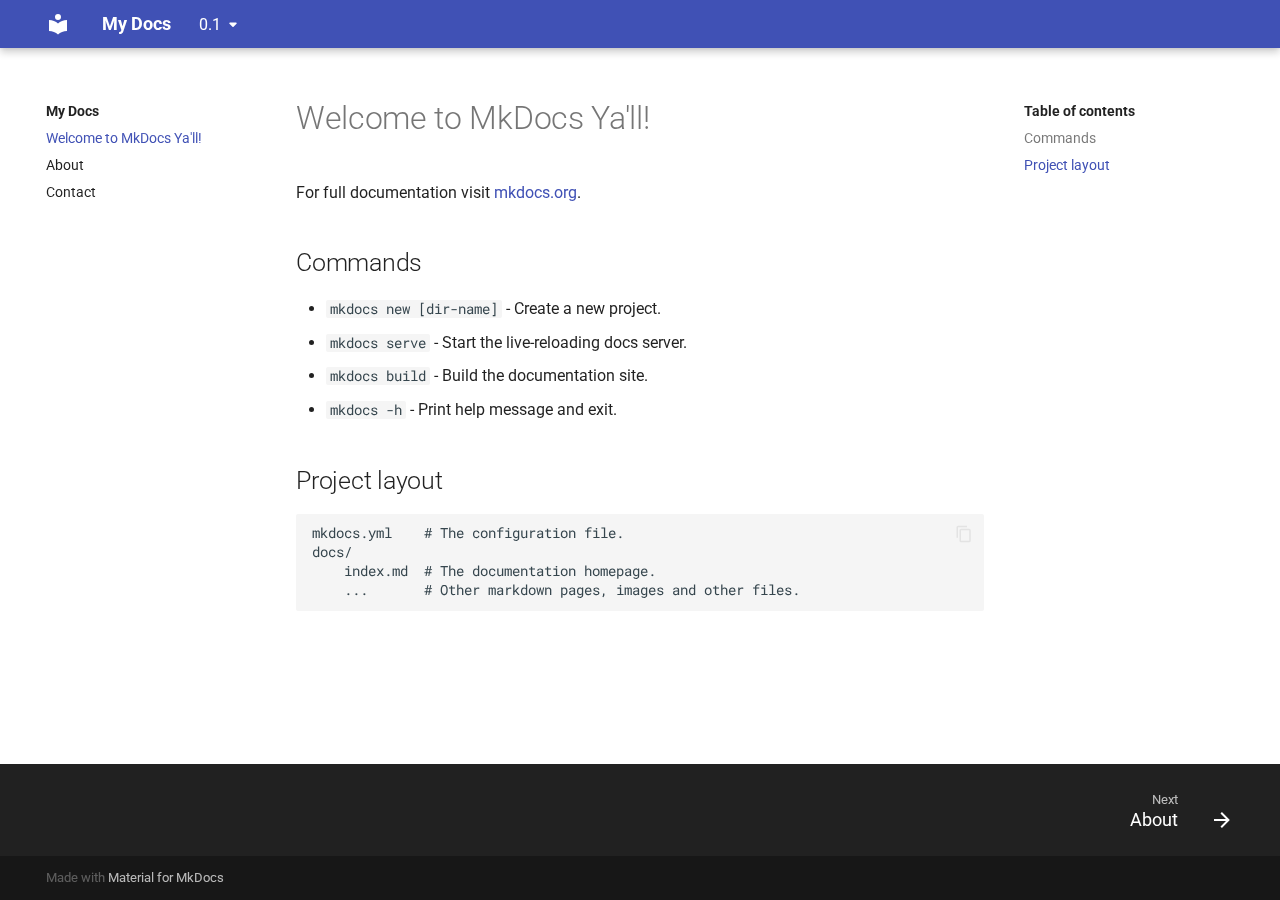
==== commit 57ecec7f: "Deployed 21048a1 to 0.1 with MkDocs 1.4.0 and mike 1.1.2" ====
--- a/0.1/index.html
+++ b/0.1/index.html
@@ -107,39 +107,6 @@
     </div>
     
     
-    
-      <label class="md-header__button md-icon" for="__search">
-        <svg xmlns="http://www.w3.org/2000/svg" viewBox="0 0 24 24"><path d="M9.5 3A6.5 6.5 0 0 1 16 9.5c0 1.61-.59 3.09-1.56 4.23l.27.27h.79l5 5-1.5 1.5-5-5v-.79l-.27-.27A6.516 6.516 0 0 1 9.5 16 6.5 6.5 0 0 1 3 9.5 6.5 6.5 0 0 1 9.5 3m0 2C7 5 5 7 5 9.5S7 14 9.5 14 14 12 14 9.5 12 5 9.5 5Z"/></svg>
-      </label>
-      <div class="md-search" data-md-component="search" role="dialog">
-  <label class="md-search__overlay" for="__search"></label>
-  <div class="md-search__inner" role="search">
-    <form class="md-search__form" name="search">
-      <input type="text" class="md-search__input" name="query" aria-label="Search" placeholder="Search" autocapitalize="off" autocorrect="off" autocomplete="off" spellcheck="false" data-md-component="search-query" required>
-      <label class="md-search__icon md-icon" for="__search">
-        <svg xmlns="http://www.w3.org/2000/svg" viewBox="0 0 24 24"><path d="M9.5 3A6.5 6.5 0 0 1 16 9.5c0 1.61-.59 3.09-1.56 4.23l.27.27h.79l5 5-1.5 1.5-5-5v-.79l-.27-.27A6.516 6.516 0 0 1 9.5 16 6.5 6.5 0 0 1 3 9.5 6.5 6.5 0 0 1 9.5 3m0 2C7 5 5 7 5 9.5S7 14 9.5 14 14 12 14 9.5 12 5 9.5 5Z"/></svg>
-        <svg xmlns="http://www.w3.org/2000/svg" viewBox="0 0 24 24"><path d="M20 11v2H8l5.5 5.5-1.42 1.42L4.16 12l7.92-7.92L13.5 5.5 8 11h12Z"/></svg>
-      </label>
-      <nav class="md-search__options" aria-label="Search">
-        
-        <button type="reset" class="md-search__icon md-icon" title="Clear" aria-label="Clear" tabindex="-1">
-          <svg xmlns="http://www.w3.org/2000/svg" viewBox="0 0 24 24"><path d="M19 6.41 17.59 5 12 10.59 6.41 5 5 6.41 10.59 12 5 17.59 6.41 19 12 13.41 17.59 19 19 17.59 13.41 12 19 6.41Z"/></svg>
-        </button>
-      </nav>
-      
-    </form>
-    <div class="md-search__output">
-      <div class="md-search__scrollwrap" data-md-scrollfix>
-        <div class="md-search-result" data-md-component="search-result">
-          <div class="md-search-result__meta">
-            Initializing search
-          </div>
-          <ol class="md-search-result__list"></ol>
-        </div>
-      </div>
-    </div>
-  </div>
-</div>
     
     
   </nav>
